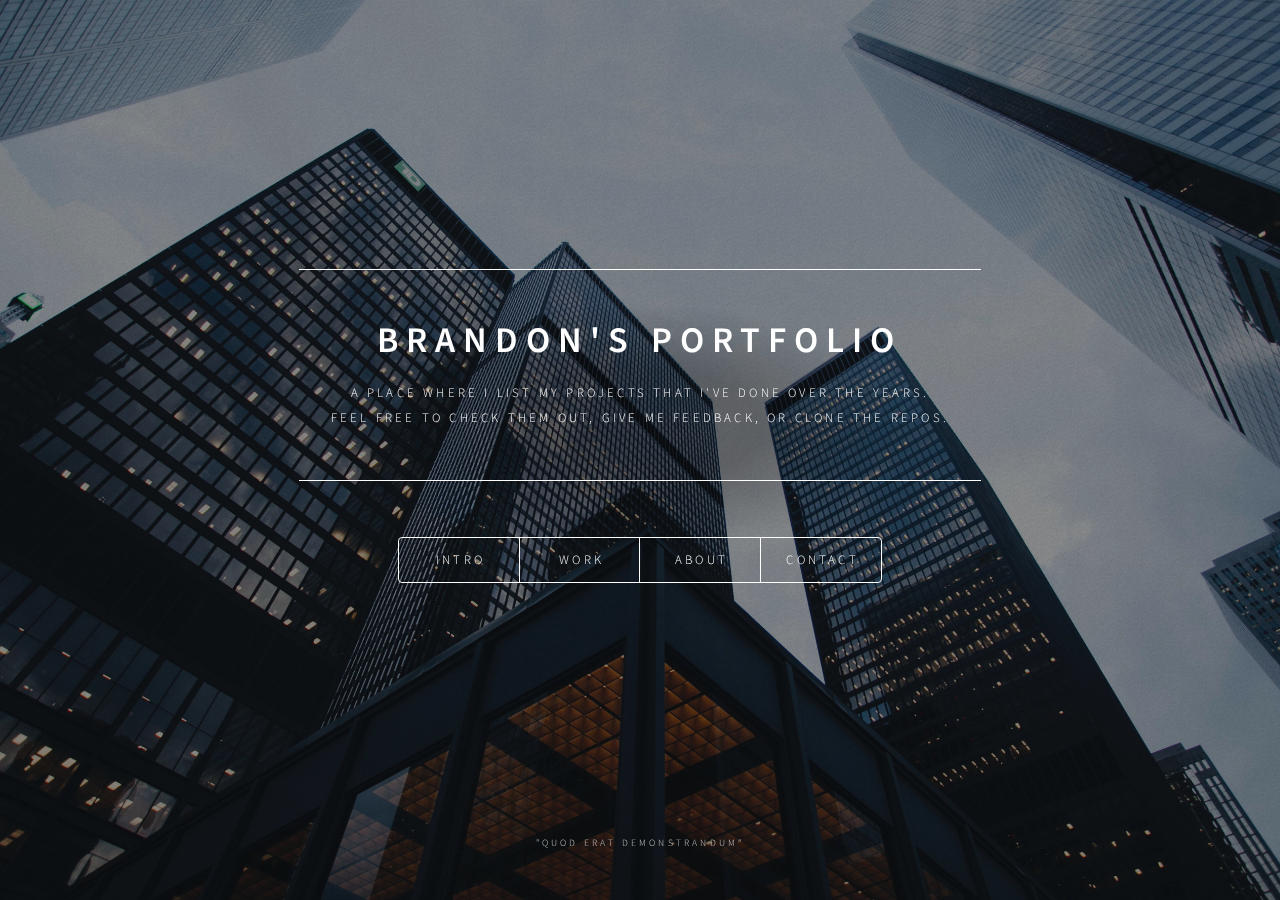
==== index.html @ 8fa0c903 "Add files via upload" ====
<!DOCTYPE HTML>
<!--
	Dimension by HTML5 UP
	html5up.net | @ajlkn
	Free for personal and commercial use under the CCA 3.0 license (html5up.net/license)
-->
<html>
	<head>
		<title>Brandon Tan</title>
		<meta charset="utf-8" />
		<meta name="viewport" content="width=device-width, initial-scale=1, user-scalable=no" />
		<link rel="stylesheet" href="assets/css/main.css" />
		<noscript><link rel="stylesheet" href="assets/css/noscript.css" /></noscript>
	</head>
	<body class="is-preload">

		<!-- Wrapper -->
			<div id="wrapper">

				<!-- Header -->
					<header id="header">
						<!-- <div class="logo">
							<span class="icon fa-gem"></span>
						</div> -->
						<div class="content">
							<div class="inner">
								<h1>Brandon's Portfolio</h1>
								<p>A place where I list my projects that I've done over the years.<br>
								 Feel free to check them out, give me feedback, or clone the repos.</br></p>
							</div>
						</div>
						<nav>
							<ul>
								<li><a href="#intro">Intro</a></li>
								<li><a href="#work">Work</a></li>
								<li><a href="#about">About</a></li>
								<li><a href="#contact">Contact</a></li>
								<!-- <li><a href="#elements">Elements</a></li> -->
							</ul>
						</nav>
					</header>

				<!-- Main -->
					<div id="main">

						<!-- Intro -->
							<article id="intro">
								<h2 class="major">Intro</h2>
								<span class="image main"><img src="images/profilepic.jpg" alt="" /></span>
								<p>I'm a Year 2 student at Singapore Management University, pursuing a double degree in Business Management and Information Systems. My specialisations are in Quantitative Finance and Business Analytics.</p>
								<p>I've had the opportunity to intern at fast growing consumer internet companies such as Foodpanda and Klook. There, I've gained insights into the applications of Machine Learning to boost profit margins and spearheaded successful projects myself. Now, I've decided to pursue a career in Quantitative Finance, specifically in applying Machine Learning techniques to manage risk and uncover alpha factors.</p>
								<p>"Backtesting can never be a true positive, it can only flag out false positives." - Marcos Lopez.</p>
								<p>All too often, financial research papers have been perverted by p-hacking and false backtesting. Hence, on this journey that I'm on, I'm determined to use Machine Learning responsibly. It will not only be used to generate alpha but also as a tool to uncover financial theorems that can provide a true positive, one that is not backed solely by backtesting.</p>
							</article>

						<!-- Work -->
							<article id="work">
								<h2 class="major">Work</h2>
								<span class="image main"><img src="images/work.jpg" alt="" /></span>
								<p>My first project involved investigating the presence of the "Post Earnings Announcement Drift" and "Accrual" anomalies in the financial markets. Concretely, I found a viable trading strategy that garnered 37% returns over the course of 3 years (notably, S&P500 still performs better!). My work can be found <a href="https://github.com/brandontjd/pead-accrual">here</a>. </p>
								<p>My second project utilised the development of eigen-portfolios to decompose a basket of stocks (in my case the Dow Jones Index) into their underlying factors and trading on the best performing factor. The results found that one could significantly out perform the DJI by simply adjusting the weights of each stock and having an appropriate stop loss in place. The findings can be found <a href='https://github.com/brandontjd/eigen-decomposition'>here</a>.</p>
								<p>In previous internships, I've also completed key projects that raised our profit margins significantly.
									<ol>
										<li>Utilising clustering algorithms to segment customer groups to conduct A/B testing</li>
										<li>Scraping competitor inventories and reviews to understand what consumers want</li>
										<li>Natural Language Model to map competitor products to our own products</li>
										<li>Set up foodpanda's catering business by finding and negotitating with vendors (non-coding)</li>
									</ol>
								For the relevant works, due to past employment agreements, I will not be able to disclose the code.
								</p>

								<p>Upcoming works in the pipeline:
									<ol>
										<li>A hierarchical approach to predicting HDB resale flat prices</li>
										<li>The applications of Marchenko-Pastur, as follow up from eigen-decomposition</li>
										<li>Can spotify predict stock prices?</li>
									</ol>
									Check back again in a few weeks! 😊
								</p>

								(The above is a picture of my desk after a long day of working from home haha.)
							</article>

						<!-- About -->
							<article id="about">
								<h2 class="major">About</h2>
								<span class="image main"><img src="images/band.jpg" alt="" /></span>
								<p>Asides from my work, I play the electric/bass guitar too! I'm a huge fan of John Mayer and the legendary blues artists that came before him. I used to play in a band back in Junior College. Those were good times.</p>
								<p>I'm also enthusiastic about football, but not in the traditional sense! Instead, I'm interested in the strategies and statistics applied by teams. In this era, an interesting finding would be how Jurgen Klopp's Liverpool's pressing style actually mimicks how a jellyfish approaches its target. I'm always down for a good conversation about strategy.</p>
								<p>I also write (sometimes) at https://medium.com/@brandontanjunda</p>
							</article>

						<!-- Contact -->
							<article id="contact">
								<h2 class="major">Contact</h2>
									<div class="fields">
										<div class="field half">
											<label for="name">Email</label>
											brandontan.2019@business.smu.edu.sg
										</div>
										<br>
										<div class="field half">
											<label for="name">LinkedIn</label>
											https://www.linkedin.com/in/brandon-tan-jun-da/
											
										</div>
										<br>
										<div class="field">
											<label for="name">Github</label>
											https://github.com/brandontjd
										</div>
										<br>
									</div>
									
							</article>

						<!-- Elements -->
							<article id="elements">
								<h2 class="major">Elements</h2>

								<section>
									<h3 class="major">Text</h3>
									<p>This is <b>bold</b> and this is <strong>strong</strong>. This is <i>italic</i> and this is <em>emphasized</em>.
									This is <sup>superscript</sup> text and this is <sub>subscript</sub> text.
									This is <u>underlined</u> and this is code: <code>for (;;) { ... }</code>. Finally, <a href="#">this is a link</a>.</p>
									<hr />
									<h2>Heading Level 2</h2>
									<h3>Heading Level 3</h3>
									<h4>Heading Level 4</h4>
									<h5>Heading Level 5</h5>
									<h6>Heading Level 6</h6>
									<hr />
									<h4>Blockquote</h4>
									<blockquote>Fringilla nisl. Donec accumsan interdum nisi, quis tincidunt felis sagittis eget tempus euismod. Vestibulum ante ipsum primis in faucibus vestibulum. Blandit adipiscing eu felis iaculis volutpat ac adipiscing accumsan faucibus. Vestibulum ante ipsum primis in faucibus lorem ipsum dolor sit amet nullam adipiscing eu felis.</blockquote>
									<h4>Preformatted</h4>
									<pre><code>i = 0;

while (!deck.isInOrder()) {
    print 'Iteration ' + i;
    deck.shuffle();
    i++;
}

print 'It took ' + i + ' iterations to sort the deck.';</code></pre>
								</section>

								<section>
									<h3 class="major">Lists</h3>

									<h4>Unordered</h4>
									<ul>
										<li>Dolor pulvinar etiam.</li>
										<li>Sagittis adipiscing.</li>
										<li>Felis enim feugiat.</li>
									</ul>

									<h4>Alternate</h4>
									<ul class="alt">
										<li>Dolor pulvinar etiam.</li>
										<li>Sagittis adipiscing.</li>
										<li>Felis enim feugiat.</li>
									</ul>

									<h4>Ordered</h4>
									<ol>
										<li>Dolor pulvinar etiam.</li>
										<li>Etiam vel felis viverra.</li>
										<li>Felis enim feugiat.</li>
										<li>Dolor pulvinar etiam.</li>
										<li>Etiam vel felis lorem.</li>
										<li>Felis enim et feugiat.</li>
									</ol>
									<h4>Icons</h4>
									<ul class="icons">
										<li><a href="#" class="icon brands fa-twitter"><span class="label">Twitter</span></a></li>
										<li><a href="#" class="icon brands fa-facebook-f"><span class="label">Facebook</span></a></li>
										<li><a href="#" class="icon brands fa-instagram"><span class="label">Instagram</span></a></li>
										<li><a href="#" class="icon brands fa-github"><span class="label">Github</span></a></li>
									</ul>

									<h4>Actions</h4>
									<ul class="actions">
										<li><a href="#" class="button primary">Default</a></li>
										<li><a href="#" class="button">Default</a></li>
									</ul>
									<ul class="actions stacked">
										<li><a href="#" class="button primary">Default</a></li>
										<li><a href="#" class="button">Default</a></li>
									</ul>
								</section>

								<section>
									<h3 class="major">Table</h3>
									<h4>Default</h4>
									<div class="table-wrapper">
										<table>
											<thead>
												<tr>
													<th>Name</th>
													<th>Description</th>
													<th>Price</th>
												</tr>
											</thead>
											<tbody>
												<tr>
													<td>Item One</td>
													<td>Ante turpis integer aliquet porttitor.</td>
													<td>29.99</td>
												</tr>
												<tr>
													<td>Item Two</td>
													<td>Vis ac commodo adipiscing arcu aliquet.</td>
													<td>19.99</td>
												</tr>
												<tr>
													<td>Item Three</td>
													<td> Morbi faucibus arcu accumsan lorem.</td>
													<td>29.99</td>
												</tr>
												<tr>
													<td>Item Four</td>
													<td>Vitae integer tempus condimentum.</td>
													<td>19.99</td>
												</tr>
												<tr>
													<td>Item Five</td>
													<td>Ante turpis integer aliquet porttitor.</td>
													<td>29.99</td>
												</tr>
											</tbody>
											<tfoot>
												<tr>
													<td colspan="2"></td>
													<td>100.00</td>
												</tr>
											</tfoot>
										</table>
									</div>

									<h4>Alternate</h4>
									<div class="table-wrapper">
										<table class="alt">
											<thead>
												<tr>
													<th>Name</th>
													<th>Description</th>
													<th>Price</th>
												</tr>
											</thead>
											<tbody>
												<tr>
													<td>Item One</td>
													<td>Ante turpis integer aliquet porttitor.</td>
													<td>29.99</td>
												</tr>
												<tr>
													<td>Item Two</td>
													<td>Vis ac commodo adipiscing arcu aliquet.</td>
													<td>19.99</td>
												</tr>
												<tr>
													<td>Item Three</td>
													<td> Morbi faucibus arcu accumsan lorem.</td>
													<td>29.99</td>
												</tr>
												<tr>
													<td>Item Four</td>
													<td>Vitae integer tempus condimentum.</td>
													<td>19.99</td>
												</tr>
												<tr>
													<td>Item Five</td>
													<td>Ante turpis integer aliquet porttitor.</td>
													<td>29.99</td>
												</tr>
											</tbody>
											<tfoot>
												<tr>
													<td colspan="2"></td>
													<td>100.00</td>
												</tr>
											</tfoot>
										</table>
									</div>
								</section>

								<section>
									<h3 class="major">Buttons</h3>
									<ul class="actions">
										<li><a href="#" class="button primary">Primary</a></li>
										<li><a href="#" class="button">Default</a></li>
									</ul>
									<ul class="actions">
										<li><a href="#" class="button">Default</a></li>
										<li><a href="#" class="button small">Small</a></li>
									</ul>
									<ul class="actions">
										<li><a href="#" class="button primary icon solid fa-download">Icon</a></li>
										<li><a href="#" class="button icon solid fa-download">Icon</a></li>
									</ul>
									<ul class="actions">
										<li><span class="button primary disabled">Disabled</span></li>
										<li><span class="button disabled">Disabled</span></li>
									</ul>
								</section>

								<section>
									<h3 class="major">Form</h3>
									<form method="post" action="#">
										<div class="fields">
											<div class="field half">
												<label for="demo-name">Name</label>
												<input type="text" name="demo-name" id="demo-name" value="" placeholder="Jane Doe" />
											</div>
											<div class="field half">
												<label for="demo-email">Email</label>
												<input type="email" name="demo-email" id="demo-email" value="" placeholder="jane@untitled.tld" />
											</div>
											<div class="field">
												<label for="demo-category">Category</label>
												<select name="demo-category" id="demo-category">
													<option value="">-</option>
													<option value="1">Manufacturing</option>
													<option value="1">Shipping</option>
													<option value="1">Administration</option>
													<option value="1">Human Resources</option>
												</select>
											</div>
											<div class="field half">
												<input type="radio" id="demo-priority-low" name="demo-priority" checked>
												<label for="demo-priority-low">Low</label>
											</div>
											<div class="field half">
												<input type="radio" id="demo-priority-high" name="demo-priority">
												<label for="demo-priority-high">High</label>
											</div>
											<div class="field half">
												<input type="checkbox" id="demo-copy" name="demo-copy">
												<label for="demo-copy">Email me a copy</label>
											</div>
											<div class="field half">
												<input type="checkbox" id="demo-human" name="demo-human" checked>
												<label for="demo-human">Not a robot</label>
											</div>
											<div class="field">
												<label for="demo-message">Message</label>
												<textarea name="demo-message" id="demo-message" placeholder="Enter your message" rows="6"></textarea>
											</div>
										</div>
										<ul class="actions">
											<li><input type="submit" value="Send Message" class="primary" /></li>
											<li><input type="reset" value="Reset" /></li>
										</ul>
									</form>
								</section>

							</article>

					</div>

				<!-- Footer -->
					<footer id="footer">
						<p class="copyright">"Quod Erat Demonstrandum"</p>
					</footer>

			</div>

		<!-- BG -->
			<div id="bg"></div>

		<!-- Scripts -->
			<script src="assets/js/jquery.min.js"></script>
			<script src="assets/js/browser.min.js"></script>
			<script src="assets/js/breakpoints.min.js"></script>
			<script src="assets/js/util.js"></script>
			<script src="assets/js/main.js"></script>

	</body>
</html>
---- assets/css/main.css ----
@import url(fontawesome-all.min.css);
@import url("https://fonts.googleapis.com/css?family=Source+Sans+Pro:300italic,600italic,300,600");

/*
	Dimension by HTML5 UP
	html5up.net | @ajlkn
	Free for personal and commercial use under the CCA 3.0 license (html5up.net/license)
*/

html, body, div, span, applet, object,
iframe, h1, h2, h3, h4, h5, h6, p, blockquote,
pre, a, abbr, acronym, address, big, cite,
code, del, dfn, em, img, ins, kbd, q, s, samp,
small, strike, strong, sub, sup, tt, var, b,
u, i, center, dl, dt, dd, ol, ul, li, fieldset,
form, label, legend, table, caption, tbody,
tfoot, thead, tr, th, td, article, aside,
canvas, details, embed, figure, figcaption,
footer, header, hgroup, menu, nav, output, ruby,
section, summary, time, mark, audio, video {
	margin: 0;
	padding: 0;
	border: 0;
	font-size: 100%;
	font: inherit;
	vertical-align: baseline;}

article, aside, details, figcaption, figure,
footer, header, hgroup, menu, nav, section {
	display: block;}

body {
	line-height: 1;
}

ol, ul {
	list-style: none;
}

blockquote, q {
	quotes: none;
}

	blockquote:before, blockquote:after, q:before, q:after {
		content: '';
		content: none;
	}

table {
	border-collapse: collapse;
	border-spacing: 0;
}

body {
	-webkit-text-size-adjust: none;
}

mark {
	background-color: transparent;
	color: inherit;
}

input::-moz-focus-inner {
	border: 0;
	padding: 0;
}

input, select, textarea {
	-moz-appearance: none;
	-webkit-appearance: none;
	-ms-appearance: none;
	appearance: none;
}

/* Basic */

	@-ms-viewport {
		width: device-width;
	}

	@media screen and (max-width: 480px) {

		html, body {
			min-width: 320px;
		}

	}

	html {
		box-sizing: border-box;
	}

	*, *:before, *:after {
		box-sizing: inherit;
	}

	body {
		background: #1b1f22;
	}

		body.is-preload *, body.is-preload *:before, body.is-preload *:after {
			-moz-animation: none !important;
			-webkit-animation: none !important;
			-ms-animation: none !important;
			animation: none !important;
			-moz-transition: none !important;
			-webkit-transition: none !important;
			-ms-transition: none !important;
			transition: none !important;
		}

/* Type */

	html {
		font-size: 16pt;
	}

		@media screen and (max-width: 1680px) {

			html {
				font-size: 12pt;
			}

		}

		@media screen and (max-width: 736px) {

			html {
				font-size: 11pt;
			}

		}

		@media screen and (max-width: 360px) {

			html {
				font-size: 10pt;
			}

		}

	body, input, select, textarea {
		color: #ffffff;
		font-family: "Source Sans Pro", sans-serif;
		font-weight: 300;
		font-size: 1rem;
		line-height: 1.65;
	}

	a {
		-moz-transition: color 0.2s ease-in-out, background-color 0.2s ease-in-out, border-bottom-color 0.2s ease-in-out;
		-webkit-transition: color 0.2s ease-in-out, background-color 0.2s ease-in-out, border-bottom-color 0.2s ease-in-out;
		-ms-transition: color 0.2s ease-in-out, background-color 0.2s ease-in-out, border-bottom-color 0.2s ease-in-out;
		transition: color 0.2s ease-in-out, background-color 0.2s ease-in-out, border-bottom-color 0.2s ease-in-out;
		border-bottom: dotted 1px rgba(255, 255, 255, 0.5);
		text-decoration: none;
		color: inherit;
	}

		a:hover {
			border-bottom-color: transparent;
		}

	strong, b {
		color: #ffffff;
		font-weight: 600;
	}

	em, i {
		font-style: italic;
	}

	p {
		margin: 0 0 2rem 0;
	}

	h1, h2, h3, h4, h5, h6 {
		color: #ffffff;
		font-weight: 600;
		line-height: 1.5;
		margin: 0 0 1rem 0;
		text-transform: uppercase;
		letter-spacing: 0.2rem;
	}

		h1 a, h2 a, h3 a, h4 a, h5 a, h6 a {
			color: inherit;
			text-decoration: none;
		}

		h1.major, h2.major, h3.major, h4.major, h5.major, h6.major {
			border-bottom: solid 1px #ffffff;
			width: -moz-max-content;
			width: -webkit-max-content;
			width: -ms-max-content;
			width: max-content;
			padding-bottom: 0.5rem;
			margin: 0 0 2rem 0;
		}

	h1 {
		font-size: 2.25rem;
		line-height: 1.3;
		letter-spacing: 0.5rem;
	}

	h2 {
		font-size: 1.5rem;
		line-height: 1.4;
		letter-spacing: 0.5rem;
	}

	h3 {
		font-size: 1rem;
	}

	h4 {
		font-size: 0.8rem;
	}

	h5 {
		font-size: 0.7rem;
	}

	h6 {
		font-size: 0.6rem;
	}

	@media screen and (max-width: 736px) {

		h1 {
			font-size: 1.75rem;
			line-height: 1.4;
		}

		h2 {
			font-size: 1.25em;
			line-height: 1.5;
		}

	}

	sub {
		font-size: 0.8rem;
		position: relative;
		top: 0.5rem;
	}

	sup {
		font-size: 0.8rem;
		position: relative;
		top: -0.5rem;
	}

	blockquote {
		border-left: solid 4px #ffffff;
		font-style: italic;
		margin: 0 0 2rem 0;
		padding: 0.5rem 0 0.5rem 2rem;
	}

	code {
		background: rgba(255, 255, 255, 0.075);
		border-radius: 4px;
		font-family: "Courier New", monospace;
		font-size: 0.9rem;
		margin: 0 0.25rem;
		padding: 0.25rem 0.65rem;
	}

	pre {
		-webkit-overflow-scrolling: touch;
		font-family: "Courier New", monospace;
		font-size: 0.9rem;
		margin: 0 0 2rem 0;
	}

		pre code {
			display: block;
			line-height: 1.75;
			padding: 1rem 1.5rem;
			overflow-x: auto;
		}

	hr {
		border: 0;
		border-bottom: solid 1px #ffffff;
		margin: 2.75rem 0;
	}

	.align-left {
		text-align: left;
	}

	.align-center {
		text-align: center;
	}

	.align-right {
		text-align: right;
	}

/* Form */

	form {
		margin: 0 0 2rem 0;
	}

		form > :last-child {
			margin-bottom: 0;
		}

		form > .fields {
			display: -moz-flex;
			display: -webkit-flex;
			display: -ms-flex;
			display: flex;
			-moz-flex-wrap: wrap;
			-webkit-flex-wrap: wrap;
			-ms-flex-wrap: wrap;
			flex-wrap: wrap;
			width: calc(100% + 3rem);
			margin: -1.5rem 0 2rem -1.5rem;
		}

			form > .fields > .field {
				-moz-flex-grow: 0;
				-webkit-flex-grow: 0;
				-ms-flex-grow: 0;
				flex-grow: 0;
				-moz-flex-shrink: 0;
				-webkit-flex-shrink: 0;
				-ms-flex-shrink: 0;
				flex-shrink: 0;
				padding: 1.5rem 0 0 1.5rem;
				width: calc(100% - 1.5rem);
			}

				form > .fields > .field.half {
					width: calc(50% - 0.75rem);
				}

				form > .fields > .field.third {
					width: calc(100%/3 - 0.5rem);
				}

				form > .fields > .field.quarter {
					width: calc(25% - 0.375rem);
				}

		@media screen and (max-width: 480px) {

			form > .fields {
				width: calc(100% + 3rem);
				margin: -1.5rem 0 2rem -1.5rem;
			}

				form > .fields > .field {
					padding: 1.5rem 0 0 1.5rem;
					width: calc(100% - 1.5rem);
				}

					form > .fields > .field.half {
						width: calc(100% - 1.5rem);
					}

					form > .fields > .field.third {
						width: calc(100% - 1.5rem);
					}

					form > .fields > .field.quarter {
						width: calc(100% - 1.5rem);
					}

		}

	label {
		color: #ffffff;
		display: block;
		font-size: 0.8rem;
		font-weight: 300;
		letter-spacing: 0.2rem;
		line-height: 1.5;
		margin: 0 0 1rem 0;
		text-transform: uppercase;
	}

	input[type="text"],
	input[type="password"],
	input[type="email"],
	input[type="tel"],
	select,
	textarea {
		-moz-appearance: none;
		-webkit-appearance: none;
		-ms-appearance: none;
		appearance: none;
		-moz-transition: border-color 0.2s ease-in-out, box-shadow 0.2s ease-in-out, background-color 0.2s ease-in-out;
		-webkit-transition: border-color 0.2s ease-in-out, box-shadow 0.2s ease-in-out, background-color 0.2s ease-in-out;
		-ms-transition: border-color 0.2s ease-in-out, box-shadow 0.2s ease-in-out, background-color 0.2s ease-in-out;
		transition: border-color 0.2s ease-in-out, box-shadow 0.2s ease-in-out, background-color 0.2s ease-in-out;
		background-color: transparent;
		border-radius: 4px;
		border: solid 1px #ffffff;
		color: inherit;
		display: block;
		outline: 0;
		padding: 0 1rem;
		text-decoration: none;
		width: 100%;
	}

		input[type="text"]:invalid,
		input[type="password"]:invalid,
		input[type="email"]:invalid,
		input[type="tel"]:invalid,
		select:invalid,
		textarea:invalid {
			box-shadow: none;
		}

		input[type="text"]:focus,
		input[type="password"]:focus,
		input[type="email"]:focus,
		input[type="tel"]:focus,
		select:focus,
		textarea:focus {
			background: rgba(255, 255, 255, 0.075);
			border-color: #ffffff;
			box-shadow: 0 0 0 1px #ffffff;
		}

	select {
		background-image: url("data:image/svg+xml;charset=utf8,%3Csvg xmlns='http://www.w3.org/2000/svg' width='40' height='40' preserveAspectRatio='none' viewBox='0 0 40 40'%3E%3Cpath d='M9.4,12.3l10.4,10.4l10.4-10.4c0.2-0.2,0.5-0.4,0.9-0.4c0.3,0,0.6,0.1,0.9,0.4l3.3,3.3c0.2,0.2,0.4,0.5,0.4,0.9 c0,0.4-0.1,0.6-0.4,0.9L20.7,31.9c-0.2,0.2-0.5,0.4-0.9,0.4c-0.3,0-0.6-0.1-0.9-0.4L4.3,17.3c-0.2-0.2-0.4-0.5-0.4-0.9 c0-0.4,0.1-0.6,0.4-0.9l3.3-3.3c0.2-0.2,0.5-0.4,0.9-0.4S9.1,12.1,9.4,12.3z' fill='%23ffffff' /%3E%3C/svg%3E");
		background-size: 1.25rem;
		background-repeat: no-repeat;
		background-position: calc(100% - 1rem) center;
		height: 2.75rem;
		padding-right: 2.75rem;
		text-overflow: ellipsis;
	}

		select option {
			color: #ffffff;
			background: #1b1f22;
		}

		select:focus::-ms-value {
			background-color: transparent;
		}

		select::-ms-expand {
			display: none;
		}

	input[type="text"],
	input[type="password"],
	input[type="email"],
	select {
		height: 2.75rem;
	}

	textarea {
		padding: 0.75rem 1rem;
	}

	input[type="checkbox"],
	input[type="radio"] {
		-moz-appearance: none;
		-webkit-appearance: none;
		-ms-appearance: none;
		appearance: none;
		display: block;
		float: left;
		margin-right: -2rem;
		opacity: 0;
		width: 1rem;
		z-index: -1;
	}

		input[type="checkbox"] + label,
		input[type="radio"] + label {
			text-decoration: none;
			-moz-user-select: none;
			-webkit-user-select: none;
			-ms-user-select: none;
			user-select: none;
			color: #ffffff;
			cursor: pointer;
			display: inline-block;
			font-size: 0.8rem;
			font-weight: 300;
			margin: 0 0 0.5rem 0;
			padding-left: 2.65rem;
			padding-right: 0.75rem;
			position: relative;
		}

			input[type="checkbox"] + label:before,
			input[type="radio"] + label:before {
				-moz-osx-font-smoothing: grayscale;
				-webkit-font-smoothing: antialiased;
				display: inline-block;
				font-style: normal;
				font-variant: normal;
				text-rendering: auto;
				line-height: 1;
				text-transform: none !important;
				font-family: 'Font Awesome 5 Free';
				font-weight: 900;
			}

			input[type="checkbox"] + label:before,
			input[type="radio"] + label:before {
				-moz-transition: border-color 0.2s ease-in-out, box-shadow 0.2s ease-in-out, background-color 0.2s ease-in-out;
				-webkit-transition: border-color 0.2s ease-in-out, box-shadow 0.2s ease-in-out, background-color 0.2s ease-in-out;
				-ms-transition: border-color 0.2s ease-in-out, box-shadow 0.2s ease-in-out, background-color 0.2s ease-in-out;
				transition: border-color 0.2s ease-in-out, box-shadow 0.2s ease-in-out, background-color 0.2s ease-in-out;
				border-radius: 4px;
				border: solid 1px #ffffff;
				content: '';
				display: inline-block;
				height: 1.65rem;
				left: 0;
				line-height: 1.65rem;
				position: absolute;
				text-align: center;
				top: -0.15rem;
				width: 1.65rem;
			}

		input[type="checkbox"]:checked + label:before,
		input[type="radio"]:checked + label:before {
			background: #ffffff !important;
			border-color: #ffffff !important;
			color: #1b1f22;
			content: '\f00c';
		}

		input[type="checkbox"]:focus + label:before,
		input[type="radio"]:focus + label:before {
			background: rgba(255, 255, 255, 0.075);
			border-color: #ffffff;
			box-shadow: 0 0 0 1px #ffffff;
		}

	input[type="checkbox"] + label:before {
		border-radius: 4px;
	}

	input[type="radio"] + label:before {
		border-radius: 100%;
	}

	::-webkit-input-placeholder {
		color: rgba(255, 255, 255, 0.5) !important;
		opacity: 1.0;
	}

	:-moz-placeholder {
		color: rgba(255, 255, 255, 0.5) !important;
		opacity: 1.0;
	}

	::-moz-placeholder {
		color: rgba(255, 255, 255, 0.5) !important;
		opacity: 1.0;
	}

	:-ms-input-placeholder {
		color: rgba(255, 255, 255, 0.5) !important;
		opacity: 1.0;
	}

	.formerize-placeholder {
		color: rgba(255, 255, 255, 0.5) !important;
		opacity: 1.0;
	}

/* Box */

	.box {
		border-radius: 4px;
		border: solid 1px #ffffff;
		margin-bottom: 2rem;
		padding: 1.5em;
	}

		.box > :last-child,
		.box > :last-child > :last-child,
		.box > :last-child > :last-child > :last-child {
			margin-bottom: 0;
		}

		.box.alt {
			border: 0;
			border-radius: 0;
			padding: 0;
		}

/* Icon */

	.icon {
		text-decoration: none;
		border-bottom: none;
		position: relative;
	}

		.icon:before {
			-moz-osx-font-smoothing: grayscale;
			-webkit-font-smoothing: antialiased;
			display: inline-block;
			font-style: normal;
			font-variant: normal;
			text-rendering: auto;
			line-height: 1;
			text-transform: none !important;
			font-family: 'Font Awesome 5 Free';
			font-weight: 400;
		}

		.icon > .label {
			display: none;
		}

		.icon:before {
			line-height: inherit;
		}

		.icon.solid:before {
			font-weight: 900;
		}

		.icon.brands:before {
			font-family: 'Font Awesome 5 Brands';
		}

/* Image */

	.image {
		border-radius: 4px;
		border: 0;
		display: inline-block;
		position: relative;
	}

		.image:before {
			pointer-events: none;
			background-image: url("../../images/background.png");
			background-color: rgba(19, 21, 25, 0.5);
			border-radius: 4px;
			content: '';
			display: block;
			height: 100%;
			left: 0;
			opacity: 0.5;
			position: absolute;
			top: 0;
			width: 100%;
		}

		.image img {
			border-radius: 4px;
			display: block;
		}

		.image.left, .image.right {
			max-width: 40%;
		}

			.image.left img, .image.right img {
				width: 100%;
			}

		.image.left {
			float: left;
			padding: 0 1.5em 1em 0;
			top: 0.25em;
		}

		.image.right {
			float: right;
			padding: 0 0 1em 1.5em;
			top: 0.25em;
		}

		.image.fit {
			display: block;
			margin: 0 0 2rem 0;
			width: 100%;
		}

			.image.fit img {
				width: 100%;
			}

		.image.main {
			display: block;
			margin: 2.5rem 0;
			width: 100%;
		}

			.image.main img {
				width: 100%;
			}

		@media screen and (max-width: 736px) {

			.image.main {
				margin: 2rem 0;
			}

		}

		@media screen and (max-width: 480px) {

			.image.main {
				margin: 1.5rem 0;
			}

		}

/* List */

	ol {
		list-style: decimal;
		margin: 0 0 2rem 0;
		padding-left: 1.25em;
	}

		ol li {
			padding-left: 0.25em;
		}

	ul {
		list-style: disc;
		margin: 0 0 2rem 0;
		padding-left: 1em;
	}

		ul li {
			padding-left: 0.5em;
		}

		ul.alt {
			list-style: none;
			padding-left: 0;
		}

			ul.alt li {
				border-top: solid 1px #ffffff;
				padding: 0.5em 0;
			}

				ul.alt li:first-child {
					border-top: 0;
					padding-top: 0;
				}

	dl {
		margin: 0 0 2rem 0;
	}

		dl dt {
			display: block;
			font-weight: 600;
			margin: 0 0 1rem 0;
		}

		dl dd {
			margin-left: 2rem;
		}

/* Actions */

	ul.actions {
		display: -moz-flex;
		display: -webkit-flex;
		display: -ms-flex;
		display: flex;
		cursor: default;
		list-style: none;
		margin-left: -1rem;
		padding-left: 0;
	}

		ul.actions li {
			padding: 0 0 0 1rem;
			vertical-align: middle;
		}

		ul.actions.special {
			-moz-justify-content: center;
			-webkit-justify-content: center;
			-ms-justify-content: center;
			justify-content: center;
			width: 100%;
			margin-left: 0;
		}

			ul.actions.special li:first-child {
				padding-left: 0;
			}

		ul.actions.stacked {
			-moz-flex-direction: column;
			-webkit-flex-direction: column;
			-ms-flex-direction: column;
			flex-direction: column;
			margin-left: 0;
		}

			ul.actions.stacked li {
				padding: 1.3rem 0 0 0;
			}

				ul.actions.stacked li:first-child {
					padding-top: 0;
				}

		ul.actions.fit {
			width: calc(100% + 1rem);
		}

			ul.actions.fit li {
				-moz-flex-grow: 1;
				-webkit-flex-grow: 1;
				-ms-flex-grow: 1;
				flex-grow: 1;
				-moz-flex-shrink: 1;
				-webkit-flex-shrink: 1;
				-ms-flex-shrink: 1;
				flex-shrink: 1;
				width: 100%;
			}

				ul.actions.fit li > * {
					width: 100%;
				}

			ul.actions.fit.stacked {
				width: 100%;
			}

		@media screen and (max-width: 480px) {

			ul.actions:not(.fixed) {
				-moz-flex-direction: column;
				-webkit-flex-direction: column;
				-ms-flex-direction: column;
				flex-direction: column;
				margin-left: 0;
				width: 100% !important;
			}

				ul.actions:not(.fixed) li {
					-moz-flex-grow: 1;
					-webkit-flex-grow: 1;
					-ms-flex-grow: 1;
					flex-grow: 1;
					-moz-flex-shrink: 1;
					-webkit-flex-shrink: 1;
					-ms-flex-shrink: 1;
					flex-shrink: 1;
					padding: 1rem 0 0 0;
					text-align: center;
					width: 100%;
				}

					ul.actions:not(.fixed) li > * {
						width: 100%;
					}

					ul.actions:not(.fixed) li:first-child {
						padding-top: 0;
					}

					ul.actions:not(.fixed) li input[type="submit"],
					ul.actions:not(.fixed) li input[type="reset"],
					ul.actions:not(.fixed) li input[type="button"],
					ul.actions:not(.fixed) li button,
					ul.actions:not(.fixed) li .button {
						width: 100%;
					}

						ul.actions:not(.fixed) li input[type="submit"].icon:before,
						ul.actions:not(.fixed) li input[type="reset"].icon:before,
						ul.actions:not(.fixed) li input[type="button"].icon:before,
						ul.actions:not(.fixed) li button.icon:before,
						ul.actions:not(.fixed) li .button.icon:before {
							margin-left: -0.5em;
						}

		}

/* Icons */

	ul.icons {
		cursor: default;
		list-style: none;
		padding-left: 0;
	}

		ul.icons li {
			display: inline-block;
			padding: 0 0.75em 0 0;
		}

			ul.icons li:last-child {
				padding-right: 0;
			}

			ul.icons li a {
				border-radius: 100%;
				box-shadow: inset 0 0 0 1px #ffffff;
				display: inline-block;
				height: 2.25rem;
				line-height: 2.25rem;
				text-align: center;
				width: 2.25rem;
			}

				ul.icons li a:hover {
					background-color: rgba(255, 255, 255, 0.075);
				}

				ul.icons li a:active {
					background-color: rgba(255, 255, 255, 0.175);
				}

/* Table */

	.table-wrapper {
		-webkit-overflow-scrolling: touch;
		overflow-x: auto;
	}

	table {
		margin: 0 0 2rem 0;
		width: 100%;
	}

		table tbody tr {
			border: solid 1px #ffffff;
			border-left: 0;
			border-right: 0;
		}

			table tbody tr:nth-child(2n + 1) {
				background-color: rgba(255, 255, 255, 0.075);
			}

		table td {
			padding: 0.75em 0.75em;
		}

		table th {
			color: #ffffff;
			font-size: 0.9em;
			font-weight: 600;
			padding: 0 0.75em 0.75em 0.75em;
			text-align: left;
		}

		table thead {
			border-bottom: solid 2px #ffffff;
		}

		table tfoot {
			border-top: solid 2px #ffffff;
		}

		table.alt {
			border-collapse: separate;
		}

			table.alt tbody tr td {
				border: solid 1px #ffffff;
				border-left-width: 0;
				border-top-width: 0;
			}

				table.alt tbody tr td:first-child {
					border-left-width: 1px;
				}

			table.alt tbody tr:first-child td {
				border-top-width: 1px;
			}

			table.alt thead {
				border-bottom: 0;
			}

			table.alt tfoot {
				border-top: 0;
			}

/* Button */

	input[type="submit"],
	input[type="reset"],
	input[type="button"],
	button,
	.button {
		-moz-appearance: none;
		-webkit-appearance: none;
		-ms-appearance: none;
		appearance: none;
		-moz-transition: background-color 0.2s ease-in-out, color 0.2s ease-in-out;
		-webkit-transition: background-color 0.2s ease-in-out, color 0.2s ease-in-out;
		-ms-transition: background-color 0.2s ease-in-out, color 0.2s ease-in-out;
		transition: background-color 0.2s ease-in-out, color 0.2s ease-in-out;
		background-color: transparent;
		border-radius: 4px;
		border: 0;
		box-shadow: inset 0 0 0 1px #ffffff;
		color: #ffffff !important;
		cursor: pointer;
		display: inline-block;
		font-size: 0.8rem;
		font-weight: 300;
		height: 2.75rem;
		letter-spacing: 0.2rem;
		line-height: 2.75rem;
		outline: 0;
		padding: 0 1.25rem 0 1.35rem;
		text-align: center;
		text-decoration: none;
		text-transform: uppercase;
		white-space: nowrap;
	}

		input[type="submit"]:hover,
		input[type="reset"]:hover,
		input[type="button"]:hover,
		button:hover,
		.button:hover {
			background-color: rgba(255, 255, 255, 0.075);
		}

		input[type="submit"]:active,
		input[type="reset"]:active,
		input[type="button"]:active,
		button:active,
		.button:active {
			background-color: rgba(255, 255, 255, 0.175);
		}

		input[type="submit"].icon:before,
		input[type="reset"].icon:before,
		input[type="button"].icon:before,
		button.icon:before,
		.button.icon:before {
			margin-right: 0.5em;
		}

		input[type="submit"].fit,
		input[type="reset"].fit,
		input[type="button"].fit,
		button.fit,
		.button.fit {
			width: 100%;
		}

		input[type="submit"].small,
		input[type="reset"].small,
		input[type="button"].small,
		button.small,
		.button.small {
			font-size: 0.6rem;
			height: 2.0625rem;
			line-height: 2.0625rem;
		}

		input[type="submit"].primary,
		input[type="reset"].primary,
		input[type="button"].primary,
		button.primary,
		.button.primary {
			background-color: #ffffff;
			color: #1b1f22 !important;
			font-weight: 600;
		}

		input[type="submit"].disabled, input[type="submit"]:disabled,
		input[type="reset"].disabled,
		input[type="reset"]:disabled,
		input[type="button"].disabled,
		input[type="button"]:disabled,
		button.disabled,
		button:disabled,
		.button.disabled,
		.button:disabled {
			pointer-events: none;
			cursor: default;
			opacity: 0.25;
		}

	input[type="submit"],
	input[type="reset"],
	input[type="button"],
	button {
		line-height: calc(2.75rem - 2px);
	}

/* BG */

	#bg {
		-moz-transform: scale(1.0);
		-webkit-transform: scale(1.0);
		-ms-transform: scale(1.0);
		transform: scale(1.0);
		-webkit-backface-visibility: hidden;
		position: fixed;
		top: 0;
		left: 0;
		width: 100%;
		height: 100vh;
		z-index: 1;
	}

		#bg:before, #bg:after {
			content: '';
			display: block;
			position: absolute;
			top: 0;
			left: 0;
			width: 100%;
			height: 100%;
		}

		#bg:before {
			-moz-transition: background-color 2.5s ease-in-out;
			-webkit-transition: background-color 2.5s ease-in-out;
			-ms-transition: background-color 2.5s ease-in-out;
			transition: background-color 2.5s ease-in-out;
			-moz-transition-delay: 0.75s;
			-webkit-transition-delay: 0.75s;
			-ms-transition-delay: 0.75s;
			transition-delay: 0.75s;
			background-image: linear-gradient(to top, rgba(19, 21, 25, 0.5), rgba(19, 21, 25, 0.5)), url("../../images/overlay.png");
			background-size: auto,
 256px 256px;
			background-position: center,
 center;
			background-repeat: no-repeat,
 repeat;
			z-index: 2;
		}

		#bg:after {
			-moz-transform: scale(1.125);
			-webkit-transform: scale(1.125);
			-ms-transform: scale(1.125);
			transform: scale(1.125);
			-moz-transition: -moz-transform 0.325s ease-in-out, -moz-filter 0.325s ease-in-out;
			-webkit-transition: -webkit-transform 0.325s ease-in-out, -webkit-filter 0.325s ease-in-out;
			-ms-transition: -ms-transform 0.325s ease-in-out, -ms-filter 0.325s ease-in-out;
			transition: transform 0.325s ease-in-out, filter 0.325s ease-in-out;
			background-image: url("../../images/background.jpg");
			background-position: center;
			background-size: cover;
			background-repeat: no-repeat;
			z-index: 1;
		}

		body.is-article-visible #bg:after {
			-moz-transform: scale(1.0825);
			-webkit-transform: scale(1.0825);
			-ms-transform: scale(1.0825);
			transform: scale(1.0825);
			-moz-filter: blur(0.01rem);
			-webkit-filter: blur(0.01rem);
			-ms-filter: blur(0.5rem);
			filter: blur(0.01rem);
		}

		body.is-preload #bg:before {
			background-color: #000000;
		}

/* Wrapper */

	#wrapper {
		display: -moz-flex;
		display: -webkit-flex;
		display: -ms-flex;
		display: flex;
		-moz-flex-direction: column;
		-webkit-flex-direction: column;
		-ms-flex-direction: column;
		flex-direction: column;
		-moz-align-items: center;
		-webkit-align-items: center;
		-ms-align-items: center;
		align-items: center;
		-moz-justify-content: space-between;
		-webkit-justify-content: space-between;
		-ms-justify-content: space-between;
		justify-content: space-between;
		position: relative;
		min-height: 100vh;
		width: 100%;
		padding: 4rem 2rem;
		z-index: 3;
	}

		#wrapper:before {
			content: '';
			display: block;
		}

		@media screen and (max-width: 1680px) {

			#wrapper {
				padding: 3rem 2rem;
			}

		}

		@media screen and (max-width: 736px) {

			#wrapper {
				padding: 2rem 1rem;
			}

		}

		@media screen and (max-width: 480px) {

			#wrapper {
				padding: 1rem;
			}

		}

/* Header */

	#header {
		display: -moz-flex;
		display: -webkit-flex;
		display: -ms-flex;
		display: flex;
		-moz-flex-direction: column;
		-webkit-flex-direction: column;
		-ms-flex-direction: column;
		flex-direction: column;
		-moz-align-items: center;
		-webkit-align-items: center;
		-ms-align-items: center;
		align-items: center;
		-moz-transition: -moz-transform 0.325s ease-in-out, -moz-filter 0.325s ease-in-out, opacity 0.325s ease-in-out;
		-webkit-transition: -webkit-transform 0.325s ease-in-out, -webkit-filter 0.325s ease-in-out, opacity 0.325s ease-in-out;
		-ms-transition: -ms-transform 0.325s ease-in-out, -ms-filter 0.325s ease-in-out, opacity 0.325s ease-in-out;
		transition: transform 0.325s ease-in-out, filter 0.325s ease-in-out, opacity 0.325s ease-in-out;
		background-image: -moz-radial-gradient(rgba(0, 0, 0, 0.25) 25%, rgba(0, 0, 0, 0) 55%);
		background-image: -webkit-radial-gradient(rgba(0, 0, 0, 0.25) 25%, rgba(0, 0, 0, 0) 55%);
		background-image: -ms-radial-gradient(rgba(0, 0, 0, 0.25) 25%, rgba(0, 0, 0, 0) 55%);
		background-image: radial-gradient(rgba(0, 0, 0, 0.25) 25%, rgba(0, 0, 0, 0) 55%);
		max-width: 100%;
		text-align: center;
	}

		#header > * {
			-moz-transition: opacity 0.325s ease-in-out;
			-webkit-transition: opacity 0.325s ease-in-out;
			-ms-transition: opacity 0.325s ease-in-out;
			transition: opacity 0.325s ease-in-out;
			position: relative;
			margin-top: 3.5rem;
		}

			/* #header > *:before {
				content: '';
				display: block;
				position: absolute;
				top: calc(-3.5rem - 1px);
				left: calc(50% - 1px);
				width: 1px;
				height: calc(3.5rem + 1px);
				background: #ffffff;
			} */

		#header > :first-child {
			margin-top: 0;
		}

			#header > :first-child:before {
				display: none;
			}

		#header .logo {
			width: 5.5rem;
			height: 5.5rem;
			line-height: 5.5rem;
			border: solid 1px #ffffff;
			border-radius: 100%;
		}

			#header .logo .icon:before {
				font-size: 2rem;
			}

		#header .content {
			border-style: solid;
			border-color: #ffffff;
			border-top-width: 1px;
			border-bottom-width: 1px;
			max-width: 100%;
		}

			#header .content .inner {
				-moz-transition: max-height 0.75s ease, padding 0.75s ease, opacity 0.325s ease-in-out;
				-webkit-transition: max-height 0.75s ease, padding 0.75s ease, opacity 0.325s ease-in-out;
				-ms-transition: max-height 0.75s ease, padding 0.75s ease, opacity 0.325s ease-in-out;
				transition: max-height 0.75s ease, padding 0.75s ease, opacity 0.325s ease-in-out;
				-moz-transition-delay: 0.25s;
				-webkit-transition-delay: 0.25s;
				-ms-transition-delay: 0.25s;
				transition-delay: 0.25s;
				padding: 3rem 2rem;
				max-height: 40rem;
				overflow: hidden;
			}

				#header .content .inner > :last-child {
					margin-bottom: 0;
				}

			#header .content p {
				text-transform: uppercase;
				letter-spacing: 0.2rem;
				font-size: 0.8rem;
				line-height: 2;
			}

		#header nav ul {
			display: -moz-flex;
			display: -webkit-flex;
			display: -ms-flex;
			display: flex;
			margin-bottom: 0;
			list-style: none;
			padding-left: 0;
			border: solid 1px #ffffff;
			border-radius: 4px;
		}

			#header nav ul li {
				padding-left: 0;
				border-left: solid 1px #ffffff;
			}

				#header nav ul li:first-child {
					border-left: 0;
				}

				#header nav ul li a {
					display: block;
					min-width: 7.5rem;
					height: 2.75rem;
					line-height: 2.75rem;
					padding: 0 1.25rem 0 1.45rem;
					text-transform: uppercase;
					letter-spacing: 0.2rem;
					font-size: 0.8rem;
					border-bottom: 0;
				}

					#header nav ul li a:hover {
						background-color: rgba(255, 255, 255, 0.075);
					}

					#header nav ul li a:active {
						background-color: rgba(255, 255, 255, 0.175);
					}

		#header nav.use-middle:after {
			content: '';
			display: block;
			position: absolute;
			top: 0;
			left: calc(50% - 1px);
			width: 1px;
			height: 100%;
			background: #ffffff;
		}

		#header nav.use-middle ul li.is-middle {
			border-left: 0;
		}

		body.is-article-visible #header {
			-moz-transform: scale(0.95);
			-webkit-transform: scale(0.95);
			-ms-transform: scale(0.95);
			transform: scale(0.95);
			-moz-filter: blur(0.1rem);
			-webkit-filter: blur(0.1rem);
			-ms-filter: blur(0.1rem);
			filter: blur(0.1rem);
			opacity: 0;
		}

		body.is-preload #header {
			-moz-filter: blur(0.125rem);
			-webkit-filter: blur(0.125rem);
			-ms-filter: blur(0.125rem);
			filter: blur(0.125rem);
		}

			body.is-preload #header > * {
				opacity: 0;
			}

			body.is-preload #header .content .inner {
				max-height: 0;
				padding-top: 0;
				padding-bottom: 0;
				opacity: 0;
			}

		@media screen and (max-width: 980px) {

			#header .content p br {
				display: none;
			}

		}

		@media screen and (max-width: 736px) {

			#header > * {
				margin-top: 2rem;
			}

				#header > *:before {
					top: calc(-2rem - 1px);
					height: calc(2rem + 1px);
				}

			#header .logo {
				width: 4.75rem;
				height: 4.75rem;
				line-height: 4.75rem;
			}

				#header .logo .icon:before {
					font-size: 1.75rem;
				}

			#header .content .inner {
				padding: 2.5rem 1rem;
			}

			#header .content p {
				line-height: 1.875;
			}

		}

		@media screen and (max-width: 480px) {

			#header {
				padding: 1.5rem 0;
			}

				#header .content .inner {
					padding: 2.5rem 0;
				}

				#header nav ul {
					-moz-flex-direction: column;
					-webkit-flex-direction: column;
					-ms-flex-direction: column;
					flex-direction: column;
					min-width: 10rem;
					max-width: 100%;
				}

					#header nav ul li {
						border-left: 0;
						border-top: solid 1px #ffffff;
					}

						#header nav ul li:first-child {
							border-top: 0;
						}

						#header nav ul li a {
							height: 3rem;
							line-height: 3rem;
							min-width: 0;
							width: 100%;
						}

				#header nav.use-middle:after {
					display: none;
				}

		}

/* Main */

	#main {
		-moz-flex-grow: 1;
		-webkit-flex-grow: 1;
		-ms-flex-grow: 1;
		flex-grow: 1;
		-moz-flex-shrink: 1;
		-webkit-flex-shrink: 1;
		-ms-flex-shrink: 1;
		flex-shrink: 1;
		display: -moz-flex;
		display: -webkit-flex;
		display: -ms-flex;
		display: flex;
		-moz-align-items: center;
		-webkit-align-items: center;
		-ms-align-items: center;
		align-items: center;
		-moz-justify-content: center;
		-webkit-justify-content: center;
		-ms-justify-content: center;
		justify-content: center;
		-moz-flex-direction: column;
		-webkit-flex-direction: column;
		-ms-flex-direction: column;
		flex-direction: column;
		position: relative;
		max-width: 100%;
		z-index: 3;
	}

		#main article {
			-moz-transform: translateY(0.25rem);
			-webkit-transform: translateY(0.25rem);
			-ms-transform: translateY(0.25rem);
			transform: translateY(0.25rem);
			-moz-transition: opacity 0.325s ease-in-out, -moz-transform 0.325s ease-in-out;
			-webkit-transition: opacity 0.325s ease-in-out, -webkit-transform 0.325s ease-in-out;
			-ms-transition: opacity 0.325s ease-in-out, -ms-transform 0.325s ease-in-out;
			transition: opacity 0.325s ease-in-out, transform 0.325s ease-in-out;
			padding: 4.5rem 2.5rem 1.5rem 2.5rem ;
			position: relative;
			width: 40rem;
			max-width: 100%;
			background-color: rgba(27, 31, 34, 0.85);
			border-radius: 4px;
			opacity: 0;
		}

			#main article.active {
				-moz-transform: translateY(0);
				-webkit-transform: translateY(0);
				-ms-transform: translateY(0);
				transform: translateY(0);
				opacity: 1;
			}

			#main article .close {
				display: block;
				position: absolute;
				top: 0;
				right: 0;
				width: 4rem;
				height: 4rem;
				cursor: pointer;
				text-indent: 4rem;
				overflow: hidden;
				white-space: nowrap;
			}

				#main article .close:before {
					-moz-transition: background-color 0.2s ease-in-out;
					-webkit-transition: background-color 0.2s ease-in-out;
					-ms-transition: background-color 0.2s ease-in-out;
					transition: background-color 0.2s ease-in-out;
					content: '';
					display: block;
					position: absolute;
					top: 0.75rem;
					left: 0.75rem;
					width: 2.5rem;
					height: 2.5rem;
					border-radius: 100%;
					background-position: center;
					background-image: url("data:image/svg+xml;charset=utf8,%3Csvg xmlns='http://www.w3.org/2000/svg' xmlns:xlink='http://www.w3.org/1999/xlink' width='20px' height='20px' viewBox='0 0 20 20' zoomAndPan='disable'%3E%3Cstyle%3Eline %7B stroke: %23ffffff%3B stroke-width: 1%3B %7D%3C/style%3E%3Cline x1='2' y1='2' x2='18' y2='18' /%3E%3Cline x1='18' y1='2' x2='2' y2='18' /%3E%3C/svg%3E");
					background-size: 20px 20px;
					background-repeat: no-repeat;
				}

				#main article .close:hover:before {
					background-color: rgba(255, 255, 255, 0.075);
				}

				#main article .close:active:before {
					background-color: rgba(255, 255, 255, 0.175);
				}

		@media screen and (max-width: 736px) {

			#main article {
				padding: 3.5rem 2rem 0.5rem 2rem ;
			}

				#main article .close:before {
					top: 0.875rem;
					left: 0.875rem;
					width: 2.25rem;
					height: 2.25rem;
					background-size: 14px 14px;
				}

		}

		@media screen and (max-width: 480px) {

			#main article {
				padding: 3rem 1.5rem 0.5rem 1.5rem ;
			}

		}

/* Footer */

	#footer {
		-moz-transition: -moz-transform 0.325s ease-in-out, -moz-filter 0.325s ease-in-out, opacity 0.325s ease-in-out;
		-webkit-transition: -webkit-transform 0.325s ease-in-out, -webkit-filter 0.325s ease-in-out, opacity 0.325s ease-in-out;
		-ms-transition: -ms-transform 0.325s ease-in-out, -ms-filter 0.325s ease-in-out, opacity 0.325s ease-in-out;
		transition: transform 0.325s ease-in-out, filter 0.325s ease-in-out, opacity 0.325s ease-in-out;
		width: 100%;
		max-width: 100%;
		margin-top: 2rem;
		text-align: center;
	}

		#footer .copyright {
			letter-spacing: 0.2rem;
			font-size: 0.6rem;
			opacity: 0.75;
			margin-bottom: 0;
			text-transform: uppercase;
		}

		body.is-article-visible #footer {
			-moz-transform: scale(0.95);
			-webkit-transform: scale(0.95);
			-ms-transform: scale(0.95);
			transform: scale(0.95);
			-moz-filter: blur(0.1rem);
			-webkit-filter: blur(0.1rem);
			-ms-filter: blur(0.1rem);
			filter: blur(0.1rem);
			opacity: 0;
		}

		body.is-preload #footer {
			opacity: 0;
		}
---- assets/css/noscript.css ----
/*
	Dimension by HTML5 UP
	html5up.net | @ajlkn
	Free for personal and commercial use under the CCA 3.0 license (html5up.net/license)
*/

/* BG */

	body.is-preload #bg:before {
		background-color: transparent;
	}

/* Header */

	body.is-preload #header {
		-moz-filter: none;
		-webkit-filter: none;
		-ms-filter: none;
		filter: none;
	}

		body.is-preload #header > * {
			opacity: 1;
		}

		body.is-preload #header .content .inner {
			max-height: none;
			padding: 3rem 2rem;
			opacity: 1;
		}

/* Main */

	#main article {
		opacity: 1;
		margin: 4rem 0 0 0;
	}
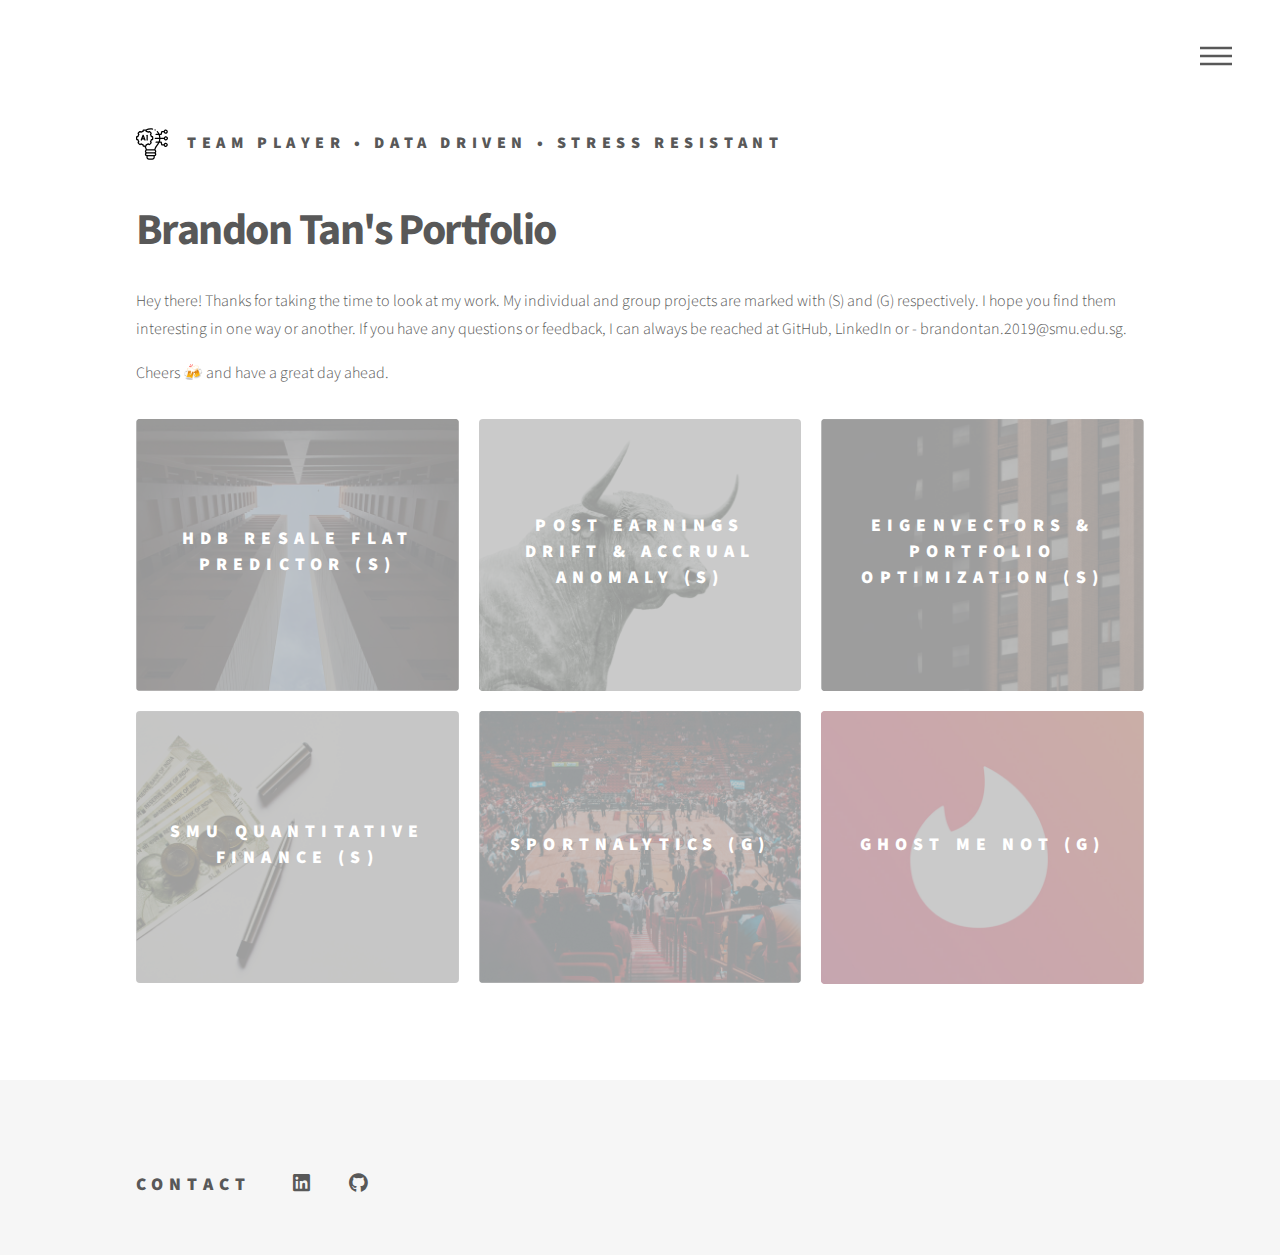
==== commit f7aa4fe9: "Refreshed Portfolio Page" ====
--- a/index.html
+++ b/index.html
@@ -1,379 +1,190 @@
-<!DOCTYPE HTML>
-<!--
-	Dimension by HTML5 UP
-	html5up.net | @ajlkn
-	Free for personal and commercial use under the CCA 3.0 license (html5up.net/license)
--->
+<!DOCTYPE html>
 <html>
-	<head>
-		<title>Brandon Tan</title>
-		<meta charset="utf-8" />
-		<meta name="viewport" content="width=device-width, initial-scale=1, user-scalable=no" />
-		<link rel="stylesheet" href="assets/css/main.css" />
-		<noscript><link rel="stylesheet" href="assets/css/noscript.css" /></noscript>
-	</head>
-	<body class="is-preload">
+  <head>
+    <title>Brandon Tan</title>
+    <meta charset="utf-8" />
+    <meta
+      name="viewport"
+      content="width=device-width, initial-scale=1, user-scalable=no"
+    />
+    <link rel="stylesheet" href="assets/css/main.css" />
+    <noscript
+      ><link rel="stylesheet" href="assets/css/noscript.css"
+    /></noscript>
+  </head>
+  <body class="is-preload">
+    <!-- Wrapper -->
+    <div id="wrapper">
+      <!-- Header -->
+      <header id="header">
+        <div class="inner">
+          <!-- Logo -->
+          <div href="index.html" class="logo">
+            <span class="symbol"
+              ><img src="images/innovation.svg" alt="" /></span
+            ><span class="title"></span>
+              Team PLayer • Data Driven • Stress Resistant</span
+            >
+          </div>
 
-		<!-- Wrapper -->
-			<div id="wrapper">
+          <!-- Nav -->
+          <nav>
+            <ul>
+              <li><a href="#menu">Menu</a></li>
+            </ul>
+          </nav>
+        </div>
+      </header>
 
-				<!-- Header -->
-					<header id="header">
-						<!-- <div class="logo">
-							<span class="icon fa-gem"></span>
-						</div> -->
-						<div class="content">
-							<div class="inner">
-								<h1>Brandon's Portfolio</h1>
-								<p>A place where I list my projects that I've done over the years.<br>
-								 Feel free to check them out, give me feedback, or clone the repos.</br></p>
-							</div>
-						</div>
-						<nav>
-							<ul>
-								<li><a href="#intro">Intro</a></li>
-								<li><a href="#work">Work</a></li>
-								<li><a href="#about">About</a></li>
-								<li><a href="#contact">Contact</a></li>
-								<!-- <li><a href="#elements">Elements</a></li> -->
-							</ul>
-						</nav>
-					</header>
+      <!-- Menu -->
+      <nav id="menu">
+        <h2>Menu</h2>
+        <ul>
+          <li><a href="index.html">Home</a></li>
+          <li><a href="about.html">About Me</a></li>
+        </ul>
+      </nav>
 
-				<!-- Main -->
-					<div id="main">
+      <!-- Main -->
+      <div id="main">
+        <div class="inner">
+          <header>
+            <h1>Brandon Tan's Portfolio</h1>
+            <p>
+              Hey there! Thanks for taking the time to look at my work. My
+              individual and group projects are marked with (S) and (G)
+              respectively. I hope you find them interesting in one way or
+              another. If you have any questions or feedback, I can always be
+              reached at GitHub, LinkedIn or - brandontan.2019@smu.edu.sg.
+            </p>
+            <p>Cheers 🍻 and have a great day ahead.</p>
+          </header>
+          <section class="tiles">
+            <article class="style6">
+              <span class="image">
+                <img src="images/hdb.png" alt="" />
+              </span>
+              <a
+                href="https://github.com/brandontjd/hdb-resale-price"
+                target="_blank"
+              >
+                <h2>HDB Resale Flat Predictor (S)</h2>
+                <div class="content">
+                  <p>
+                    I explore how HDB resale flats are priced and examine if
+                    property agents have mispricing in their listings
+                  </p>
+                </div>
+              </a>
+            </article>
+            <article class="style6">
+              <span class="image">
+                <img src="images/pead.png" alt="" />
+              </span>
+              <a
+                href="https://github.com/brandontjd/pead-accrual"
+                target="_blank"
+              >
+                <h2>Post Earnings Drift & Accrual Anomaly (S)</h2>
+                <div class="content">
+                  <p>
+                    Following the seminar work of Balakrishnan and Sloan, I
+                    explore if these anomalies still exist today
+                  </p>
+                </div>
+              </a>
+            </article>
+            <article class="style6">
+              <span class="image">
+                <img src="images/laca.png" alt="" />
+              </span>
+              <a
+                href="https://github.com/brandontjd/eigen-decomposition"
+                target="_blank"
+              >
+                <h2>Eigenvectors & Portfolio Optimization (S)</h2>
+                <div class="content">
+                  <p>Applications of Linear Algebra onto Financial Data</p>
+                </div>
+              </a>
+            </article>
+            <article class="style6">
+              <span class="image">
+                <img src="images/money.png" alt="" />
+              </span>
+              <a href="https://github.com/brandontjd/SMU-QF" target="_blank">
+                <h2>SMU Quantitative Finance (S)</h2>
+                <div class="content">
+                  <p>
+                    A repository where I codify the math taught in SMU QF
+                    modules
+                  </p>
+                </div>
+              </a>
+            </article>
+            <article class="style6">
+              <span class="image">
+                <img src="images/nba.png" alt="" />
+              </span>
+              <a href="#">
+                <!-- NEED TO HAVE BLANK HERE FOR FUTURE REF-->
+                <h2>Sportnalytics (G)</h2>
+                <div class="content">
+                  <p>
+                    Building a model to predict NBA game outcomes and seedings.
+                    A work in progress.
+                  </p>
+                </div>
+              </a>
+            </article>
+            <article class="style6">
+              <span class="image">
+                <img src="images/tinder.png" alt="" />
+              </span>
+              <a href="ghostmenot.html" target="_blank">
+                <h2>Ghost Me Not (G)</h2>
+                <div class="content">
+                  <p>
+                    The team re-conceptualised how Tinder could be improved and
+                    built a clone - using ReactJS, Flask and SQLAlchemy. This
+                    was for an SMU module, IS216, garnering an A+.
+                  </p>
+                </div>
+              </a>
+            </article>
+          </section>
+        </div>
+      </div>
 
-						<!-- Intro -->
-							<article id="intro">
-								<h2 class="major">Intro</h2>
-								<span class="image main"><img src="images/profilepic.jpg" alt="" /></span>
-								<p>I'm a Year 2 student at Singapore Management University, pursuing a double degree in Business Management and Information Systems. My specialisations are in Quantitative Finance and Business Analytics.</p>
-								<p>I've had the opportunity to intern at fast growing consumer internet companies such as Foodpanda and Klook. There, I've gained insights into the applications of Machine Learning to boost profit margins and spearheaded successful projects myself. Now, I've decided to pursue a career in Quantitative Finance, specifically in applying Machine Learning techniques to manage risk and uncover alpha factors.</p>
-								<p>"Backtesting can never be a true positive, it can only flag out false positives." - Marcos Lopez.</p>
-								<p>All too often, financial research papers have been perverted by p-hacking and false backtesting. Hence, on this journey that I'm on, I'm determined to use Machine Learning responsibly. It will not only be used to generate alpha but also as a tool to uncover financial theorems that can provide a true positive, one that is not backed solely by backtesting.</p>
-							</article>
+      <!-- Footer -->
+      <footer id="footer">
+        <div class="inner">
+          <section>
+            <h2>
+              Contact &nbsp;
+              <a
+                href="https://www.linkedin.com/in/brandon-tan-jun-da/"
+                class="icon brands style2 fa-linkedin"
+                target="_blank"
+                ><span class="label">LinkedIn</span></a
+              >
+              <a
+                href="https://github.com/brandontjd?tab=repositories&q=&type=public&language="
+                class="icon brands style2 fa-github"
+                target="_blank"
+                ><span class="label">GitHub</span></a
+              >
+            </h2>
+          </section>
+        </div>
+      </footer>
+    </div>
 
-						<!-- Work -->
-							<article id="work">
-								<h2 class="major">Work</h2>
-								<span class="image main"><img src="images/work.jpg" alt="" /></span>
-								<p>My first project involved investigating the presence of the "Post Earnings Announcement Drift" and "Accrual" anomalies in the financial markets. Concretely, I found a viable trading strategy that garnered 37% returns over the course of 3 years (notably, S&P500 still performs better!). My work can be found <a href="https://github.com/brandontjd/pead-accrual">here</a>. </p>
-								<p>My second project utilised the development of eigen-portfolios to decompose a basket of stocks (in my case the Dow Jones Index) into their underlying factors and trading on the best performing factor. The results found that one could significantly out perform the DJI by simply adjusting the weights of each stock and having an appropriate stop loss in place. The findings can be found <a href='https://github.com/brandontjd/eigen-decomposition'>here</a>.</p>
-								<p>In previous internships, I've also completed key projects that raised our profit margins significantly.
-									<ol>
-										<li>Utilising clustering algorithms to segment customer groups to conduct A/B testing</li>
-										<li>Scraping competitor inventories and reviews to understand what consumers want</li>
-										<li>Natural Language Model to map competitor products to our own products</li>
-										<li>Set up foodpanda's catering business by finding and negotitating with vendors (non-coding)</li>
-									</ol>
-								For the relevant works, due to past employment agreements, I will not be able to disclose the code.
-								</p>
-
-								<p>Upcoming works in the pipeline:
-									<ol>
-										<li>A hierarchical approach to predicting HDB resale flat prices</li>
-										<li>The applications of Marchenko-Pastur, as follow up from eigen-decomposition</li>
-										<li>Can spotify predict stock prices?</li>
-									</ol>
-									Check back again in a few weeks! 😊
-								</p>
-
-								(The above is a picture of my desk after a long day of working from home haha.)
-							</article>
-
-						<!-- About -->
-							<article id="about">
-								<h2 class="major">About</h2>
-								<span class="image main"><img src="images/band.jpg" alt="" /></span>
-								<p>Asides from my work, I play the electric/bass guitar too! I'm a huge fan of John Mayer and the legendary blues artists that came before him. I used to play in a band back in Junior College. Those were good times.</p>
-								<p>I'm also enthusiastic about football, but not in the traditional sense! Instead, I'm interested in the strategies and statistics applied by teams. In this era, an interesting finding would be how Jurgen Klopp's Liverpool's pressing style actually mimicks how a jellyfish approaches its target. I'm always down for a good conversation about strategy.</p>
-								<p>I also write (sometimes) at https://medium.com/@brandontanjunda</p>
-							</article>
-
-						<!-- Contact -->
-							<article id="contact">
-								<h2 class="major">Contact</h2>
-									<div class="fields">
-										<div class="field half">
-											<label for="name">Email</label>
-											brandontan.2019@business.smu.edu.sg
-										</div>
-										<br>
-										<div class="field half">
-											<label for="name">LinkedIn</label>
-											https://www.linkedin.com/in/brandon-tan-jun-da/
-											
-										</div>
-										<br>
-										<div class="field">
-											<label for="name">Github</label>
-											https://github.com/brandontjd
-										</div>
-										<br>
-									</div>
-									
-							</article>
-
-						<!-- Elements -->
-							<article id="elements">
-								<h2 class="major">Elements</h2>
-
-								<section>
-									<h3 class="major">Text</h3>
-									<p>This is <b>bold</b> and this is <strong>strong</strong>. This is <i>italic</i> and this is <em>emphasized</em>.
-									This is <sup>superscript</sup> text and this is <sub>subscript</sub> text.
-									This is <u>underlined</u> and this is code: <code>for (;;) { ... }</code>. Finally, <a href="#">this is a link</a>.</p>
-									<hr />
-									<h2>Heading Level 2</h2>
-									<h3>Heading Level 3</h3>
-									<h4>Heading Level 4</h4>
-									<h5>Heading Level 5</h5>
-									<h6>Heading Level 6</h6>
-									<hr />
-									<h4>Blockquote</h4>
-									<blockquote>Fringilla nisl. Donec accumsan interdum nisi, quis tincidunt felis sagittis eget tempus euismod. Vestibulum ante ipsum primis in faucibus vestibulum. Blandit adipiscing eu felis iaculis volutpat ac adipiscing accumsan faucibus. Vestibulum ante ipsum primis in faucibus lorem ipsum dolor sit amet nullam adipiscing eu felis.</blockquote>
-									<h4>Preformatted</h4>
-									<pre><code>i = 0;
-
-while (!deck.isInOrder()) {
-    print 'Iteration ' + i;
-    deck.shuffle();
-    i++;
-}
-
-print 'It took ' + i + ' iterations to sort the deck.';</code></pre>
-								</section>
-
-								<section>
-									<h3 class="major">Lists</h3>
-
-									<h4>Unordered</h4>
-									<ul>
-										<li>Dolor pulvinar etiam.</li>
-										<li>Sagittis adipiscing.</li>
-										<li>Felis enim feugiat.</li>
-									</ul>
-
-									<h4>Alternate</h4>
-									<ul class="alt">
-										<li>Dolor pulvinar etiam.</li>
-										<li>Sagittis adipiscing.</li>
-										<li>Felis enim feugiat.</li>
-									</ul>
-
-									<h4>Ordered</h4>
-									<ol>
-										<li>Dolor pulvinar etiam.</li>
-										<li>Etiam vel felis viverra.</li>
-										<li>Felis enim feugiat.</li>
-										<li>Dolor pulvinar etiam.</li>
-										<li>Etiam vel felis lorem.</li>
-										<li>Felis enim et feugiat.</li>
-									</ol>
-									<h4>Icons</h4>
-									<ul class="icons">
-										<li><a href="#" class="icon brands fa-twitter"><span class="label">Twitter</span></a></li>
-										<li><a href="#" class="icon brands fa-facebook-f"><span class="label">Facebook</span></a></li>
-										<li><a href="#" class="icon brands fa-instagram"><span class="label">Instagram</span></a></li>
-										<li><a href="#" class="icon brands fa-github"><span class="label">Github</span></a></li>
-									</ul>
-
-									<h4>Actions</h4>
-									<ul class="actions">
-										<li><a href="#" class="button primary">Default</a></li>
-										<li><a href="#" class="button">Default</a></li>
-									</ul>
-									<ul class="actions stacked">
-										<li><a href="#" class="button primary">Default</a></li>
-										<li><a href="#" class="button">Default</a></li>
-									</ul>
-								</section>
-
-								<section>
-									<h3 class="major">Table</h3>
-									<h4>Default</h4>
-									<div class="table-wrapper">
-										<table>
-											<thead>
-												<tr>
-													<th>Name</th>
-													<th>Description</th>
-													<th>Price</th>
-												</tr>
-											</thead>
-											<tbody>
-												<tr>
-													<td>Item One</td>
-													<td>Ante turpis integer aliquet porttitor.</td>
-													<td>29.99</td>
-												</tr>
-												<tr>
-													<td>Item Two</td>
-													<td>Vis ac commodo adipiscing arcu aliquet.</td>
-													<td>19.99</td>
-												</tr>
-												<tr>
-													<td>Item Three</td>
-													<td> Morbi faucibus arcu accumsan lorem.</td>
-													<td>29.99</td>
-												</tr>
-												<tr>
-													<td>Item Four</td>
-													<td>Vitae integer tempus condimentum.</td>
-													<td>19.99</td>
-												</tr>
-												<tr>
-													<td>Item Five</td>
-													<td>Ante turpis integer aliquet porttitor.</td>
-													<td>29.99</td>
-												</tr>
-											</tbody>
-											<tfoot>
-												<tr>
-													<td colspan="2"></td>
-													<td>100.00</td>
-												</tr>
-											</tfoot>
-										</table>
-									</div>
-
-									<h4>Alternate</h4>
-									<div class="table-wrapper">
-										<table class="alt">
-											<thead>
-												<tr>
-													<th>Name</th>
-													<th>Description</th>
-													<th>Price</th>
-												</tr>
-											</thead>
-											<tbody>
-												<tr>
-													<td>Item One</td>
-													<td>Ante turpis integer aliquet porttitor.</td>
-													<td>29.99</td>
-												</tr>
-												<tr>
-													<td>Item Two</td>
-													<td>Vis ac commodo adipiscing arcu aliquet.</td>
-													<td>19.99</td>
-												</tr>
-												<tr>
-													<td>Item Three</td>
-													<td> Morbi faucibus arcu accumsan lorem.</td>
-													<td>29.99</td>
-												</tr>
-												<tr>
-													<td>Item Four</td>
-													<td>Vitae integer tempus condimentum.</td>
-													<td>19.99</td>
-												</tr>
-												<tr>
-													<td>Item Five</td>
-													<td>Ante turpis integer aliquet porttitor.</td>
-													<td>29.99</td>
-												</tr>
-											</tbody>
-											<tfoot>
-												<tr>
-													<td colspan="2"></td>
-													<td>100.00</td>
-												</tr>
-											</tfoot>
-										</table>
-									</div>
-								</section>
-
-								<section>
-									<h3 class="major">Buttons</h3>
-									<ul class="actions">
-										<li><a href="#" class="button primary">Primary</a></li>
-										<li><a href="#" class="button">Default</a></li>
-									</ul>
-									<ul class="actions">
-										<li><a href="#" class="button">Default</a></li>
-										<li><a href="#" class="button small">Small</a></li>
-									</ul>
-									<ul class="actions">
-										<li><a href="#" class="button primary icon solid fa-download">Icon</a></li>
-										<li><a href="#" class="button icon solid fa-download">Icon</a></li>
-									</ul>
-									<ul class="actions">
-										<li><span class="button primary disabled">Disabled</span></li>
-										<li><span class="button disabled">Disabled</span></li>
-									</ul>
-								</section>
-
-								<section>
-									<h3 class="major">Form</h3>
-									<form method="post" action="#">
-										<div class="fields">
-											<div class="field half">
-												<label for="demo-name">Name</label>
-												<input type="text" name="demo-name" id="demo-name" value="" placeholder="Jane Doe" />
-											</div>
-											<div class="field half">
-												<label for="demo-email">Email</label>
-												<input type="email" name="demo-email" id="demo-email" value="" placeholder="jane@untitled.tld" />
-											</div>
-											<div class="field">
-												<label for="demo-category">Category</label>
-												<select name="demo-category" id="demo-category">
-													<option value="">-</option>
-													<option value="1">Manufacturing</option>
-													<option value="1">Shipping</option>
-													<option value="1">Administration</option>
-													<option value="1">Human Resources</option>
-												</select>
-											</div>
-											<div class="field half">
-												<input type="radio" id="demo-priority-low" name="demo-priority" checked>
-												<label for="demo-priority-low">Low</label>
-											</div>
-											<div class="field half">
-												<input type="radio" id="demo-priority-high" name="demo-priority">
-												<label for="demo-priority-high">High</label>
-											</div>
-											<div class="field half">
-												<input type="checkbox" id="demo-copy" name="demo-copy">
-												<label for="demo-copy">Email me a copy</label>
-											</div>
-											<div class="field half">
-												<input type="checkbox" id="demo-human" name="demo-human" checked>
-												<label for="demo-human">Not a robot</label>
-											</div>
-											<div class="field">
-												<label for="demo-message">Message</label>
-												<textarea name="demo-message" id="demo-message" placeholder="Enter your message" rows="6"></textarea>
-											</div>
-										</div>
-										<ul class="actions">
-											<li><input type="submit" value="Send Message" class="primary" /></li>
-											<li><input type="reset" value="Reset" /></li>
-										</ul>
-									</form>
-								</section>
-
-							</article>
-
-					</div>
-
-				<!-- Footer -->
-					<footer id="footer">
-						<p class="copyright">"Quod Erat Demonstrandum"</p>
-					</footer>
-
-			</div>
-
-		<!-- BG -->
-			<div id="bg"></div>
-
-		<!-- Scripts -->
-			<script src="assets/js/jquery.min.js"></script>
-			<script src="assets/js/browser.min.js"></script>
-			<script src="assets/js/breakpoints.min.js"></script>
-			<script src="assets/js/util.js"></script>
-			<script src="assets/js/main.js"></script>
-
-	</body>
+    <!-- Scripts -->
+    <script src="assets/js/jquery.min.js"></script>
+    <script src="assets/js/browser.min.js"></script>
+    <script src="assets/js/breakpoints.min.js"></script>
+    <script src="assets/js/util.js"></script>
+    <script src="assets/js/main.js"></script>
+  </body>
 </html>
--- a/assets/css/main.css
+++ b/assets/css/main.css
@@ -1,1661 +1,3406 @@
 @import url(fontawesome-all.min.css);
-@import url("https://fonts.googleapis.com/css?family=Source+Sans+Pro:300italic,600italic,300,600");
+@import url("https://fonts.googleapis.com/css?family=Source+Sans+Pro:300,700,900");
 
 /*
-	Dimension by HTML5 UP
+	Phantom by HTML5 UP
 	html5up.net | @ajlkn
 	Free for personal and commercial use under the CCA 3.0 license (html5up.net/license)
 */
 
-html, body, div, span, applet, object,
-iframe, h1, h2, h3, h4, h5, h6, p, blockquote,
-pre, a, abbr, acronym, address, big, cite,
-code, del, dfn, em, img, ins, kbd, q, s, samp,
-small, strike, strong, sub, sup, tt, var, b,
-u, i, center, dl, dt, dd, ol, ul, li, fieldset,
-form, label, legend, table, caption, tbody,
-tfoot, thead, tr, th, td, article, aside,
-canvas, details, embed, figure, figcaption,
-footer, header, hgroup, menu, nav, output, ruby,
-section, summary, time, mark, audio, video {
-	margin: 0;
-	padding: 0;
-	border: 0;
-	font-size: 100%;
-	font: inherit;
-	vertical-align: baseline;}
-
-article, aside, details, figcaption, figure,
-footer, header, hgroup, menu, nav, section {
-	display: block;}
+html,
+body,
+div,
+span,
+applet,
+object,
+iframe,
+h1,
+h2,
+h3,
+h4,
+h5,
+h6,
+p,
+blockquote,
+pre,
+a,
+abbr,
+acronym,
+address,
+big,
+cite,
+code,
+del,
+dfn,
+em,
+img,
+ins,
+kbd,
+q,
+s,
+samp,
+small,
+strike,
+strong,
+sub,
+sup,
+tt,
+var,
+b,
+u,
+i,
+center,
+dl,
+dt,
+dd,
+ol,
+ul,
+li,
+fieldset,
+form,
+label,
+legend,
+table,
+caption,
+tbody,
+tfoot,
+thead,
+tr,
+th,
+td,
+article,
+aside,
+canvas,
+details,
+embed,
+figure,
+figcaption,
+footer,
+header,
+hgroup,
+menu,
+nav,
+output,
+ruby,
+section,
+summary,
+time,
+mark,
+audio,
+video {
+  margin: 0;
+  padding: 0;
+  border: 0;
+  font-size: 100%;
+  font: inherit;
+  vertical-align: baseline;
+}
+
+article,
+aside,
+details,
+figcaption,
+figure,
+footer,
+header,
+hgroup,
+menu,
+nav,
+section {
+  display: block;
+}
 
 body {
-	line-height: 1;
-}
-
-ol, ul {
-	list-style: none;
-}
-
-blockquote, q {
-	quotes: none;
-}
-
-	blockquote:before, blockquote:after, q:before, q:after {
-		content: '';
-		content: none;
-	}
+  line-height: 1;
+}
+
+ol,
+ul {
+  list-style: none;
+}
+
+blockquote,
+q {
+  quotes: none;
+}
+
+blockquote:before,
+blockquote:after,
+q:before,
+q:after {
+  content: "";
+  content: none;
+}
 
 table {
-	border-collapse: collapse;
-	border-spacing: 0;
+  border-collapse: collapse;
+  border-spacing: 0;
 }
 
 body {
-	-webkit-text-size-adjust: none;
+  -webkit-text-size-adjust: none;
 }
 
 mark {
-	background-color: transparent;
-	color: inherit;
+  background-color: transparent;
+  color: inherit;
 }
 
 input::-moz-focus-inner {
-	border: 0;
-	padding: 0;
-}
-
-input, select, textarea {
-	-moz-appearance: none;
-	-webkit-appearance: none;
-	-ms-appearance: none;
-	appearance: none;
+  border: 0;
+  padding: 0;
+}
+
+input,
+select,
+textarea {
+  -moz-appearance: none;
+  -webkit-appearance: none;
+  -ms-appearance: none;
+  appearance: none;
 }
 
 /* Basic */
 
-	@-ms-viewport {
-		width: device-width;
-	}
-
-	@media screen and (max-width: 480px) {
-
-		html, body {
-			min-width: 320px;
-		}
-
-	}
-
-	html {
-		box-sizing: border-box;
-	}
-
-	*, *:before, *:after {
-		box-sizing: inherit;
-	}
-
-	body {
-		background: #1b1f22;
-	}
-
-		body.is-preload *, body.is-preload *:before, body.is-preload *:after {
-			-moz-animation: none !important;
-			-webkit-animation: none !important;
-			-ms-animation: none !important;
-			animation: none !important;
-			-moz-transition: none !important;
-			-webkit-transition: none !important;
-			-ms-transition: none !important;
-			transition: none !important;
-		}
+@-ms-viewport {
+  width: device-width;
+}
+
+body {
+  -ms-overflow-style: scrollbar;
+}
+
+@media screen and (max-width: 480px) {
+  html,
+  body {
+    min-width: 320px;
+  }
+}
+
+html {
+  box-sizing: border-box;
+}
+
+*,
+*:before,
+*:after {
+  box-sizing: inherit;
+}
+
+body {
+  background: #ffffff;
+}
+
+body.is-preload *,
+body.is-preload *:before,
+body.is-preload *:after {
+  -moz-animation: none !important;
+  -webkit-animation: none !important;
+  -ms-animation: none !important;
+  animation: none !important;
+  -moz-transition: none !important;
+  -webkit-transition: none !important;
+  -ms-transition: none !important;
+  transition: none !important;
+}
 
 /* Type */
 
-	html {
-		font-size: 16pt;
-	}
-
-		@media screen and (max-width: 1680px) {
-
-			html {
-				font-size: 12pt;
-			}
-
-		}
-
-		@media screen and (max-width: 736px) {
-
-			html {
-				font-size: 11pt;
-			}
-
-		}
-
-		@media screen and (max-width: 360px) {
-
-			html {
-				font-size: 10pt;
-			}
-
-		}
-
-	body, input, select, textarea {
-		color: #ffffff;
-		font-family: "Source Sans Pro", sans-serif;
-		font-weight: 300;
-		font-size: 1rem;
-		line-height: 1.65;
-	}
-
-	a {
-		-moz-transition: color 0.2s ease-in-out, background-color 0.2s ease-in-out, border-bottom-color 0.2s ease-in-out;
-		-webkit-transition: color 0.2s ease-in-out, background-color 0.2s ease-in-out, border-bottom-color 0.2s ease-in-out;
-		-ms-transition: color 0.2s ease-in-out, background-color 0.2s ease-in-out, border-bottom-color 0.2s ease-in-out;
-		transition: color 0.2s ease-in-out, background-color 0.2s ease-in-out, border-bottom-color 0.2s ease-in-out;
-		border-bottom: dotted 1px rgba(255, 255, 255, 0.5);
-		text-decoration: none;
-		color: inherit;
-	}
-
-		a:hover {
-			border-bottom-color: transparent;
-		}
-
-	strong, b {
-		color: #ffffff;
-		font-weight: 600;
-	}
-
-	em, i {
-		font-style: italic;
-	}
-
-	p {
-		margin: 0 0 2rem 0;
-	}
-
-	h1, h2, h3, h4, h5, h6 {
-		color: #ffffff;
-		font-weight: 600;
-		line-height: 1.5;
-		margin: 0 0 1rem 0;
-		text-transform: uppercase;
-		letter-spacing: 0.2rem;
-	}
-
-		h1 a, h2 a, h3 a, h4 a, h5 a, h6 a {
-			color: inherit;
-			text-decoration: none;
-		}
-
-		h1.major, h2.major, h3.major, h4.major, h5.major, h6.major {
-			border-bottom: solid 1px #ffffff;
-			width: -moz-max-content;
-			width: -webkit-max-content;
-			width: -ms-max-content;
-			width: max-content;
-			padding-bottom: 0.5rem;
-			margin: 0 0 2rem 0;
-		}
-
-	h1 {
-		font-size: 2.25rem;
-		line-height: 1.3;
-		letter-spacing: 0.5rem;
-	}
-
-	h2 {
-		font-size: 1.5rem;
-		line-height: 1.4;
-		letter-spacing: 0.5rem;
-	}
-
-	h3 {
-		font-size: 1rem;
-	}
-
-	h4 {
-		font-size: 0.8rem;
-	}
-
-	h5 {
-		font-size: 0.7rem;
-	}
-
-	h6 {
-		font-size: 0.6rem;
-	}
-
-	@media screen and (max-width: 736px) {
-
-		h1 {
-			font-size: 1.75rem;
-			line-height: 1.4;
-		}
-
-		h2 {
-			font-size: 1.25em;
-			line-height: 1.5;
-		}
-
-	}
-
-	sub {
-		font-size: 0.8rem;
-		position: relative;
-		top: 0.5rem;
-	}
-
-	sup {
-		font-size: 0.8rem;
-		position: relative;
-		top: -0.5rem;
-	}
-
-	blockquote {
-		border-left: solid 4px #ffffff;
-		font-style: italic;
-		margin: 0 0 2rem 0;
-		padding: 0.5rem 0 0.5rem 2rem;
-	}
-
-	code {
-		background: rgba(255, 255, 255, 0.075);
-		border-radius: 4px;
-		font-family: "Courier New", monospace;
-		font-size: 0.9rem;
-		margin: 0 0.25rem;
-		padding: 0.25rem 0.65rem;
-	}
-
-	pre {
-		-webkit-overflow-scrolling: touch;
-		font-family: "Courier New", monospace;
-		font-size: 0.9rem;
-		margin: 0 0 2rem 0;
-	}
-
-		pre code {
-			display: block;
-			line-height: 1.75;
-			padding: 1rem 1.5rem;
-			overflow-x: auto;
-		}
-
-	hr {
-		border: 0;
-		border-bottom: solid 1px #ffffff;
-		margin: 2.75rem 0;
-	}
-
-	.align-left {
-		text-align: left;
-	}
-
-	.align-center {
-		text-align: center;
-	}
-
-	.align-right {
-		text-align: right;
-	}
+body,
+input,
+select,
+textarea {
+  color: #585858;
+  font-family: "Source Sans Pro", Helvetica, sans-serif;
+  font-size: 16pt;
+  font-weight: 300;
+  line-height: 1.75;
+}
+
+@media screen and (max-width: 1680px) {
+  body,
+  input,
+  select,
+  textarea {
+    font-size: 14pt;
+  }
+}
+
+@media screen and (max-width: 1280px) {
+  body,
+  input,
+  select,
+  textarea {
+    font-size: 12pt;
+  }
+}
+
+a {
+  -moz-transition: border-bottom-color 0.2s ease, color 0.2s ease;
+  -webkit-transition: border-bottom-color 0.2s ease, color 0.2s ease;
+  -ms-transition: border-bottom-color 0.2s ease, color 0.2s ease;
+  transition: border-bottom-color 0.2s ease, color 0.2s ease;
+  text-decoration: none;
+  color: #585858;
+  border-bottom: dotted 1px rgba(88, 88, 88, 0.5);
+}
+
+a:hover {
+  border-bottom-color: transparent;
+  color: #86bbd3 !important;
+}
+
+strong,
+b {
+  font-weight: 900;
+}
+
+em,
+i {
+  font-style: italic;
+}
+
+p {
+  margin: 0 0 2em 0;
+}
+
+h1 {
+  font-size: 2.75em;
+  font-weight: 700;
+  line-height: 1.3;
+  margin: 0 0 1em 0;
+  letter-spacing: -0.035em;
+}
+
+h1 a {
+  color: inherit;
+}
+
+@media screen and (max-width: 736px) {
+  h1 {
+    font-size: 2em;
+    margin: 0 0 1em 0;
+  }
+}
+
+@media screen and (max-width: 360px) {
+  h1 {
+    font-size: 1.75em;
+  }
+}
+
+h2,
+h3,
+h4,
+h5,
+h6 {
+  font-weight: 900;
+  line-height: 1.5;
+  margin: 0 0 2em 0;
+  text-transform: uppercase;
+  letter-spacing: 0.35em;
+}
+
+h2 a,
+h3 a,
+h4 a,
+h5 a,
+h6 a {
+  color: inherit;
+}
+
+h2 {
+  font-size: 1.1em;
+}
+
+h3 {
+  font-size: 1em;
+}
+
+h4 {
+  font-size: 0.8em;
+}
+
+h5 {
+  font-size: 0.8em;
+}
+
+h6 {
+  font-size: 0.8em;
+}
+
+@media screen and (max-width: 980px) {
+  h1 br,
+  h2 br,
+  h3 br,
+  h4 br,
+  h5 br,
+  h6 br {
+    display: none;
+  }
+}
+
+@media screen and (max-width: 736px) {
+  h2 {
+    font-size: 1em;
+  }
+
+  h3 {
+    font-size: 0.8em;
+  }
+}
+
+sub {
+  font-size: 0.8em;
+  position: relative;
+  top: 0.5em;
+}
+
+sup {
+  font-size: 0.8em;
+  position: relative;
+  top: -0.5em;
+}
+
+blockquote {
+  border-left: solid 4px #c9c9c9;
+  font-style: italic;
+  margin: 0 0 2em 0;
+  padding: 0.5em 0 0.5em 2em;
+}
+
+code {
+  background: rgba(144, 144, 144, 0.075);
+  border-radius: 4px;
+  border: solid 1px #c9c9c9;
+  font-family: "Courier New", monospace;
+  font-size: 0.9em;
+  margin: 0 0.25em;
+  padding: 0.25em 0.65em;
+}
+
+pre {
+  -webkit-overflow-scrolling: touch;
+  font-family: "Courier New", monospace;
+  font-size: 0.9em;
+  margin: 0 0 2em 0;
+}
+
+pre code {
+  display: block;
+  line-height: 1.75;
+  padding: 1em 1.5em;
+  overflow-x: auto;
+}
+
+hr {
+  border: 0;
+  border-bottom: solid 1px #c9c9c9;
+  margin: 2em 0;
+}
+
+hr.major {
+  margin: 3em 0;
+}
+
+.align-left {
+  text-align: left;
+}
+
+.align-center {
+  text-align: center;
+}
+
+.align-right {
+  text-align: right;
+}
+
+/* Row */
+
+.row {
+  display: flex;
+  flex-wrap: wrap;
+  box-sizing: border-box;
+  align-items: stretch;
+}
+
+.row > * {
+  box-sizing: border-box;
+}
+
+.row.gtr-uniform > * > :last-child {
+  margin-bottom: 0;
+}
+
+.row.aln-left {
+  justify-content: flex-start;
+}
+
+.row.aln-center {
+  justify-content: center;
+}
+
+.row.aln-right {
+  justify-content: flex-end;
+}
+
+.row.aln-top {
+  align-items: flex-start;
+}
+
+.row.aln-middle {
+  align-items: center;
+}
+
+.row.aln-bottom {
+  align-items: flex-end;
+}
+
+.row > .imp {
+  order: -1;
+}
+
+.row > .col-1 {
+  width: 8.33333%;
+}
+
+.row > .off-1 {
+  margin-left: 8.33333%;
+}
+
+.row > .col-2 {
+  width: 16.66667%;
+}
+
+.row > .off-2 {
+  margin-left: 16.66667%;
+}
+
+.row > .col-3 {
+  width: 25%;
+}
+
+.row > .off-3 {
+  margin-left: 25%;
+}
+
+.row > .col-4 {
+  width: 33.33333%;
+}
+
+.row > .off-4 {
+  margin-left: 33.33333%;
+}
+
+.row > .col-5 {
+  width: 41.66667%;
+}
+
+.row > .off-5 {
+  margin-left: 41.66667%;
+}
+
+.row > .col-6 {
+  width: 50%;
+}
+
+.row > .off-6 {
+  margin-left: 50%;
+}
+
+.row > .col-7 {
+  width: 58.33333%;
+}
+
+.row > .off-7 {
+  margin-left: 58.33333%;
+}
+
+.row > .col-8 {
+  width: 66.66667%;
+}
+
+.row > .off-8 {
+  margin-left: 66.66667%;
+}
+
+.row > .col-9 {
+  width: 75%;
+}
+
+.row > .off-9 {
+  margin-left: 75%;
+}
+
+.row > .col-10 {
+  width: 83.33333%;
+}
+
+.row > .off-10 {
+  margin-left: 83.33333%;
+}
+
+.row > .col-11 {
+  width: 91.66667%;
+}
+
+.row > .off-11 {
+  margin-left: 91.66667%;
+}
+
+.row > .col-12 {
+  width: 100%;
+}
+
+.row > .off-12 {
+  margin-left: 100%;
+}
+
+.row.gtr-0 {
+  margin-top: 0;
+  margin-left: 0em;
+}
+
+.row.gtr-0 > * {
+  padding: 0 0 0 0em;
+}
+
+.row.gtr-0.gtr-uniform {
+  margin-top: 0em;
+}
+
+.row.gtr-0.gtr-uniform > * {
+  padding-top: 0em;
+}
+
+.row.gtr-25 {
+  margin-top: 0;
+  margin-left: -0.5em;
+}
+
+.row.gtr-25 > * {
+  padding: 0 0 0 0.5em;
+}
+
+.row.gtr-25.gtr-uniform {
+  margin-top: -0.5em;
+}
+
+.row.gtr-25.gtr-uniform > * {
+  padding-top: 0.5em;
+}
+
+.row.gtr-50 {
+  margin-top: 0;
+  margin-left: -1em;
+}
+
+.row.gtr-50 > * {
+  padding: 0 0 0 1em;
+}
+
+.row.gtr-50.gtr-uniform {
+  margin-top: -1em;
+}
+
+.row.gtr-50.gtr-uniform > * {
+  padding-top: 1em;
+}
+
+.row {
+  margin-top: 0;
+  margin-left: -2em;
+}
+
+.row > * {
+  padding: 0 0 0 2em;
+}
+
+.row.gtr-uniform {
+  margin-top: -2em;
+}
+
+.row.gtr-uniform > * {
+  padding-top: 2em;
+}
+
+.row.gtr-150 {
+  margin-top: 0;
+  margin-left: -3em;
+}
+
+.row.gtr-150 > * {
+  padding: 0 0 0 3em;
+}
+
+.row.gtr-150.gtr-uniform {
+  margin-top: -3em;
+}
+
+.row.gtr-150.gtr-uniform > * {
+  padding-top: 3em;
+}
+
+.row.gtr-200 {
+  margin-top: 0;
+  margin-left: -4em;
+}
+
+.row.gtr-200 > * {
+  padding: 0 0 0 4em;
+}
+
+.row.gtr-200.gtr-uniform {
+  margin-top: -4em;
+}
+
+.row.gtr-200.gtr-uniform > * {
+  padding-top: 4em;
+}
+
+@media screen and (max-width: 1680px) {
+  .row {
+    display: flex;
+    flex-wrap: wrap;
+    box-sizing: border-box;
+    align-items: stretch;
+  }
+
+  .row > * {
+    box-sizing: border-box;
+  }
+
+  .row.gtr-uniform > * > :last-child {
+    margin-bottom: 0;
+  }
+
+  .row.aln-left {
+    justify-content: flex-start;
+  }
+
+  .row.aln-center {
+    justify-content: center;
+  }
+
+  .row.aln-right {
+    justify-content: flex-end;
+  }
+
+  .row.aln-top {
+    align-items: flex-start;
+  }
+
+  .row.aln-middle {
+    align-items: center;
+  }
+
+  .row.aln-bottom {
+    align-items: flex-end;
+  }
+
+  .row > .imp-xlarge {
+    order: -1;
+  }
+
+  .row > .col-1-xlarge {
+    width: 8.33333%;
+  }
+
+  .row > .off-1-xlarge {
+    margin-left: 8.33333%;
+  }
+
+  .row > .col-2-xlarge {
+    width: 16.66667%;
+  }
+
+  .row > .off-2-xlarge {
+    margin-left: 16.66667%;
+  }
+
+  .row > .col-3-xlarge {
+    width: 25%;
+  }
+
+  .row > .off-3-xlarge {
+    margin-left: 25%;
+  }
+
+  .row > .col-4-xlarge {
+    width: 33.33333%;
+  }
+
+  .row > .off-4-xlarge {
+    margin-left: 33.33333%;
+  }
+
+  .row > .col-5-xlarge {
+    width: 41.66667%;
+  }
+
+  .row > .off-5-xlarge {
+    margin-left: 41.66667%;
+  }
+
+  .row > .col-6-xlarge {
+    width: 50%;
+  }
+
+  .row > .off-6-xlarge {
+    margin-left: 50%;
+  }
+
+  .row > .col-7-xlarge {
+    width: 58.33333%;
+  }
+
+  .row > .off-7-xlarge {
+    margin-left: 58.33333%;
+  }
+
+  .row > .col-8-xlarge {
+    width: 66.66667%;
+  }
+
+  .row > .off-8-xlarge {
+    margin-left: 66.66667%;
+  }
+
+  .row > .col-9-xlarge {
+    width: 75%;
+  }
+
+  .row > .off-9-xlarge {
+    margin-left: 75%;
+  }
+
+  .row > .col-10-xlarge {
+    width: 83.33333%;
+  }
+
+  .row > .off-10-xlarge {
+    margin-left: 83.33333%;
+  }
+
+  .row > .col-11-xlarge {
+    width: 91.66667%;
+  }
+
+  .row > .off-11-xlarge {
+    margin-left: 91.66667%;
+  }
+
+  .row > .col-12-xlarge {
+    width: 100%;
+  }
+
+  .row > .off-12-xlarge {
+    margin-left: 100%;
+  }
+
+  .row.gtr-0 {
+    margin-top: 0;
+    margin-left: 0em;
+  }
+
+  .row.gtr-0 > * {
+    padding: 0 0 0 0em;
+  }
+
+  .row.gtr-0.gtr-uniform {
+    margin-top: 0em;
+  }
+
+  .row.gtr-0.gtr-uniform > * {
+    padding-top: 0em;
+  }
+
+  .row.gtr-25 {
+    margin-top: 0;
+    margin-left: -0.5em;
+  }
+
+  .row.gtr-25 > * {
+    padding: 0 0 0 0.5em;
+  }
+
+  .row.gtr-25.gtr-uniform {
+    margin-top: -0.5em;
+  }
+
+  .row.gtr-25.gtr-uniform > * {
+    padding-top: 0.5em;
+  }
+
+  .row.gtr-50 {
+    margin-top: 0;
+    margin-left: -1em;
+  }
+
+  .row.gtr-50 > * {
+    padding: 0 0 0 1em;
+  }
+
+  .row.gtr-50.gtr-uniform {
+    margin-top: -1em;
+  }
+
+  .row.gtr-50.gtr-uniform > * {
+    padding-top: 1em;
+  }
+
+  .row {
+    margin-top: 0;
+    margin-left: -2em;
+  }
+
+  .row > * {
+    padding: 0 0 0 2em;
+  }
+
+  .row.gtr-uniform {
+    margin-top: -2em;
+  }
+
+  .row.gtr-uniform > * {
+    padding-top: 2em;
+  }
+
+  .row.gtr-150 {
+    margin-top: 0;
+    margin-left: -3em;
+  }
+
+  .row.gtr-150 > * {
+    padding: 0 0 0 3em;
+  }
+
+  .row.gtr-150.gtr-uniform {
+    margin-top: -3em;
+  }
+
+  .row.gtr-150.gtr-uniform > * {
+    padding-top: 3em;
+  }
+
+  .row.gtr-200 {
+    margin-top: 0;
+    margin-left: -4em;
+  }
+
+  .row.gtr-200 > * {
+    padding: 0 0 0 4em;
+  }
+
+  .row.gtr-200.gtr-uniform {
+    margin-top: -4em;
+  }
+
+  .row.gtr-200.gtr-uniform > * {
+    padding-top: 4em;
+  }
+}
+
+@media screen and (max-width: 1280px) {
+  .row {
+    display: flex;
+    flex-wrap: wrap;
+    box-sizing: border-box;
+    align-items: stretch;
+  }
+
+  .row > * {
+    box-sizing: border-box;
+  }
+
+  .row.gtr-uniform > * > :last-child {
+    margin-bottom: 0;
+  }
+
+  .row.aln-left {
+    justify-content: flex-start;
+  }
+
+  .row.aln-center {
+    justify-content: center;
+  }
+
+  .row.aln-right {
+    justify-content: flex-end;
+  }
+
+  .row.aln-top {
+    align-items: flex-start;
+  }
+
+  .row.aln-middle {
+    align-items: center;
+  }
+
+  .row.aln-bottom {
+    align-items: flex-end;
+  }
+
+  .row > .imp-large {
+    order: -1;
+  }
+
+  .row > .col-1-large {
+    width: 8.33333%;
+  }
+
+  .row > .off-1-large {
+    margin-left: 8.33333%;
+  }
+
+  .row > .col-2-large {
+    width: 16.66667%;
+  }
+
+  .row > .off-2-large {
+    margin-left: 16.66667%;
+  }
+
+  .row > .col-3-large {
+    width: 25%;
+  }
+
+  .row > .off-3-large {
+    margin-left: 25%;
+  }
+
+  .row > .col-4-large {
+    width: 33.33333%;
+  }
+
+  .row > .off-4-large {
+    margin-left: 33.33333%;
+  }
+
+  .row > .col-5-large {
+    width: 41.66667%;
+  }
+
+  .row > .off-5-large {
+    margin-left: 41.66667%;
+  }
+
+  .row > .col-6-large {
+    width: 50%;
+  }
+
+  .row > .off-6-large {
+    margin-left: 50%;
+  }
+
+  .row > .col-7-large {
+    width: 58.33333%;
+  }
+
+  .row > .off-7-large {
+    margin-left: 58.33333%;
+  }
+
+  .row > .col-8-large {
+    width: 66.66667%;
+  }
+
+  .row > .off-8-large {
+    margin-left: 66.66667%;
+  }
+
+  .row > .col-9-large {
+    width: 75%;
+  }
+
+  .row > .off-9-large {
+    margin-left: 75%;
+  }
+
+  .row > .col-10-large {
+    width: 83.33333%;
+  }
+
+  .row > .off-10-large {
+    margin-left: 83.33333%;
+  }
+
+  .row > .col-11-large {
+    width: 91.66667%;
+  }
+
+  .row > .off-11-large {
+    margin-left: 91.66667%;
+  }
+
+  .row > .col-12-large {
+    width: 100%;
+  }
+
+  .row > .off-12-large {
+    margin-left: 100%;
+  }
+
+  .row.gtr-0 {
+    margin-top: 0;
+    margin-left: 0em;
+  }
+
+  .row.gtr-0 > * {
+    padding: 0 0 0 0em;
+  }
+
+  .row.gtr-0.gtr-uniform {
+    margin-top: 0em;
+  }
+
+  .row.gtr-0.gtr-uniform > * {
+    padding-top: 0em;
+  }
+
+  .row.gtr-25 {
+    margin-top: 0;
+    margin-left: -0.5em;
+  }
+
+  .row.gtr-25 > * {
+    padding: 0 0 0 0.5em;
+  }
+
+  .row.gtr-25.gtr-uniform {
+    margin-top: -0.5em;
+  }
+
+  .row.gtr-25.gtr-uniform > * {
+    padding-top: 0.5em;
+  }
+
+  .row.gtr-50 {
+    margin-top: 0;
+    margin-left: -1em;
+  }
+
+  .row.gtr-50 > * {
+    padding: 0 0 0 1em;
+  }
+
+  .row.gtr-50.gtr-uniform {
+    margin-top: -1em;
+  }
+
+  .row.gtr-50.gtr-uniform > * {
+    padding-top: 1em;
+  }
+
+  .row {
+    margin-top: 0;
+    margin-left: -2em;
+  }
+
+  .row > * {
+    padding: 0 0 0 2em;
+  }
+
+  .row.gtr-uniform {
+    margin-top: -2em;
+  }
+
+  .row.gtr-uniform > * {
+    padding-top: 2em;
+  }
+
+  .row.gtr-150 {
+    margin-top: 0;
+    margin-left: -3em;
+  }
+
+  .row.gtr-150 > * {
+    padding: 0 0 0 3em;
+  }
+
+  .row.gtr-150.gtr-uniform {
+    margin-top: -3em;
+  }
+
+  .row.gtr-150.gtr-uniform > * {
+    padding-top: 3em;
+  }
+
+  .row.gtr-200 {
+    margin-top: 0;
+    margin-left: -4em;
+  }
+
+  .row.gtr-200 > * {
+    padding: 0 0 0 4em;
+  }
+
+  .row.gtr-200.gtr-uniform {
+    margin-top: -4em;
+  }
+
+  .row.gtr-200.gtr-uniform > * {
+    padding-top: 4em;
+  }
+}
+
+@media screen and (max-width: 980px) {
+  .row {
+    display: flex;
+    flex-wrap: wrap;
+    box-sizing: border-box;
+    align-items: stretch;
+  }
+
+  .row > * {
+    box-sizing: border-box;
+  }
+
+  .row.gtr-uniform > * > :last-child {
+    margin-bottom: 0;
+  }
+
+  .row.aln-left {
+    justify-content: flex-start;
+  }
+
+  .row.aln-center {
+    justify-content: center;
+  }
+
+  .row.aln-right {
+    justify-content: flex-end;
+  }
+
+  .row.aln-top {
+    align-items: flex-start;
+  }
+
+  .row.aln-middle {
+    align-items: center;
+  }
+
+  .row.aln-bottom {
+    align-items: flex-end;
+  }
+
+  .row > .imp-medium {
+    order: -1;
+  }
+
+  .row > .col-1-medium {
+    width: 8.33333%;
+  }
+
+  .row > .off-1-medium {
+    margin-left: 8.33333%;
+  }
+
+  .row > .col-2-medium {
+    width: 16.66667%;
+  }
+
+  .row > .off-2-medium {
+    margin-left: 16.66667%;
+  }
+
+  .row > .col-3-medium {
+    width: 25%;
+  }
+
+  .row > .off-3-medium {
+    margin-left: 25%;
+  }
+
+  .row > .col-4-medium {
+    width: 33.33333%;
+  }
+
+  .row > .off-4-medium {
+    margin-left: 33.33333%;
+  }
+
+  .row > .col-5-medium {
+    width: 41.66667%;
+  }
+
+  .row > .off-5-medium {
+    margin-left: 41.66667%;
+  }
+
+  .row > .col-6-medium {
+    width: 50%;
+  }
+
+  .row > .off-6-medium {
+    margin-left: 50%;
+  }
+
+  .row > .col-7-medium {
+    width: 58.33333%;
+  }
+
+  .row > .off-7-medium {
+    margin-left: 58.33333%;
+  }
+
+  .row > .col-8-medium {
+    width: 66.66667%;
+  }
+
+  .row > .off-8-medium {
+    margin-left: 66.66667%;
+  }
+
+  .row > .col-9-medium {
+    width: 75%;
+  }
+
+  .row > .off-9-medium {
+    margin-left: 75%;
+  }
+
+  .row > .col-10-medium {
+    width: 83.33333%;
+  }
+
+  .row > .off-10-medium {
+    margin-left: 83.33333%;
+  }
+
+  .row > .col-11-medium {
+    width: 91.66667%;
+  }
+
+  .row > .off-11-medium {
+    margin-left: 91.66667%;
+  }
+
+  .row > .col-12-medium {
+    width: 100%;
+  }
+
+  .row > .off-12-medium {
+    margin-left: 100%;
+  }
+
+  .row.gtr-0 {
+    margin-top: 0;
+    margin-left: 0em;
+  }
+
+  .row.gtr-0 > * {
+    padding: 0 0 0 0em;
+  }
+
+  .row.gtr-0.gtr-uniform {
+    margin-top: 0em;
+  }
+
+  .row.gtr-0.gtr-uniform > * {
+    padding-top: 0em;
+  }
+
+  .row.gtr-25 {
+    margin-top: 0;
+    margin-left: -0.375em;
+  }
+
+  .row.gtr-25 > * {
+    padding: 0 0 0 0.375em;
+  }
+
+  .row.gtr-25.gtr-uniform {
+    margin-top: -0.375em;
+  }
+
+  .row.gtr-25.gtr-uniform > * {
+    padding-top: 0.375em;
+  }
+
+  .row.gtr-50 {
+    margin-top: 0;
+    margin-left: -0.75em;
+  }
+
+  .row.gtr-50 > * {
+    padding: 0 0 0 0.75em;
+  }
+
+  .row.gtr-50.gtr-uniform {
+    margin-top: -0.75em;
+  }
+
+  .row.gtr-50.gtr-uniform > * {
+    padding-top: 0.75em;
+  }
+
+  .row {
+    margin-top: 0;
+    margin-left: -1.5em;
+  }
+
+  .row > * {
+    padding: 0 0 0 1.5em;
+  }
+
+  .row.gtr-uniform {
+    margin-top: -1.5em;
+  }
+
+  .row.gtr-uniform > * {
+    padding-top: 1.5em;
+  }
+
+  .row.gtr-150 {
+    margin-top: 0;
+    margin-left: -2.25em;
+  }
+
+  .row.gtr-150 > * {
+    padding: 0 0 0 2.25em;
+  }
+
+  .row.gtr-150.gtr-uniform {
+    margin-top: -2.25em;
+  }
+
+  .row.gtr-150.gtr-uniform > * {
+    padding-top: 2.25em;
+  }
+
+  .row.gtr-200 {
+    margin-top: 0;
+    margin-left: -3em;
+  }
+
+  .row.gtr-200 > * {
+    padding: 0 0 0 3em;
+  }
+
+  .row.gtr-200.gtr-uniform {
+    margin-top: -3em;
+  }
+
+  .row.gtr-200.gtr-uniform > * {
+    padding-top: 3em;
+  }
+}
+
+@media screen and (max-width: 736px) {
+  .row {
+    display: flex;
+    flex-wrap: wrap;
+    box-sizing: border-box;
+    align-items: stretch;
+  }
+
+  .row > * {
+    box-sizing: border-box;
+  }
+
+  .row.gtr-uniform > * > :last-child {
+    margin-bottom: 0;
+  }
+
+  .row.aln-left {
+    justify-content: flex-start;
+  }
+
+  .row.aln-center {
+    justify-content: center;
+  }
+
+  .row.aln-right {
+    justify-content: flex-end;
+  }
+
+  .row.aln-top {
+    align-items: flex-start;
+  }
+
+  .row.aln-middle {
+    align-items: center;
+  }
+
+  .row.aln-bottom {
+    align-items: flex-end;
+  }
+
+  .row > .imp-small {
+    order: -1;
+  }
+
+  .row > .col-1-small {
+    width: 8.33333%;
+  }
+
+  .row > .off-1-small {
+    margin-left: 8.33333%;
+  }
+
+  .row > .col-2-small {
+    width: 16.66667%;
+  }
+
+  .row > .off-2-small {
+    margin-left: 16.66667%;
+  }
+
+  .row > .col-3-small {
+    width: 25%;
+  }
+
+  .row > .off-3-small {
+    margin-left: 25%;
+  }
+
+  .row > .col-4-small {
+    width: 33.33333%;
+  }
+
+  .row > .off-4-small {
+    margin-left: 33.33333%;
+  }
+
+  .row > .col-5-small {
+    width: 41.66667%;
+  }
+
+  .row > .off-5-small {
+    margin-left: 41.66667%;
+  }
+
+  .row > .col-6-small {
+    width: 50%;
+  }
+
+  .row > .off-6-small {
+    margin-left: 50%;
+  }
+
+  .row > .col-7-small {
+    width: 58.33333%;
+  }
+
+  .row > .off-7-small {
+    margin-left: 58.33333%;
+  }
+
+  .row > .col-8-small {
+    width: 66.66667%;
+  }
+
+  .row > .off-8-small {
+    margin-left: 66.66667%;
+  }
+
+  .row > .col-9-small {
+    width: 75%;
+  }
+
+  .row > .off-9-small {
+    margin-left: 75%;
+  }
+
+  .row > .col-10-small {
+    width: 83.33333%;
+  }
+
+  .row > .off-10-small {
+    margin-left: 83.33333%;
+  }
+
+  .row > .col-11-small {
+    width: 91.66667%;
+  }
+
+  .row > .off-11-small {
+    margin-left: 91.66667%;
+  }
+
+  .row > .col-12-small {
+    width: 100%;
+  }
+
+  .row > .off-12-small {
+    margin-left: 100%;
+  }
+
+  .row.gtr-0 {
+    margin-top: 0;
+    margin-left: 0em;
+  }
+
+  .row.gtr-0 > * {
+    padding: 0 0 0 0em;
+  }
+
+  .row.gtr-0.gtr-uniform {
+    margin-top: 0em;
+  }
+
+  .row.gtr-0.gtr-uniform > * {
+    padding-top: 0em;
+  }
+
+  .row.gtr-25 {
+    margin-top: 0;
+    margin-left: -0.25em;
+  }
+
+  .row.gtr-25 > * {
+    padding: 0 0 0 0.25em;
+  }
+
+  .row.gtr-25.gtr-uniform {
+    margin-top: -0.25em;
+  }
+
+  .row.gtr-25.gtr-uniform > * {
+    padding-top: 0.25em;
+  }
+
+  .row.gtr-50 {
+    margin-top: 0;
+    margin-left: -0.5em;
+  }
+
+  .row.gtr-50 > * {
+    padding: 0 0 0 0.5em;
+  }
+
+  .row.gtr-50.gtr-uniform {
+    margin-top: -0.5em;
+  }
+
+  .row.gtr-50.gtr-uniform > * {
+    padding-top: 0.5em;
+  }
+
+  .row {
+    margin-top: 0;
+    margin-left: -1em;
+  }
+
+  .row > * {
+    padding: 0 0 0 1em;
+  }
+
+  .row.gtr-uniform {
+    margin-top: -1em;
+  }
+
+  .row.gtr-uniform > * {
+    padding-top: 1em;
+  }
+
+  .row.gtr-150 {
+    margin-top: 0;
+    margin-left: -1.5em;
+  }
+
+  .row.gtr-150 > * {
+    padding: 0 0 0 1.5em;
+  }
+
+  .row.gtr-150.gtr-uniform {
+    margin-top: -1.5em;
+  }
+
+  .row.gtr-150.gtr-uniform > * {
+    padding-top: 1.5em;
+  }
+
+  .row.gtr-200 {
+    margin-top: 0;
+    margin-left: -2em;
+  }
+
+  .row.gtr-200 > * {
+    padding: 0 0 0 2em;
+  }
+
+  .row.gtr-200.gtr-uniform {
+    margin-top: -2em;
+  }
+
+  .row.gtr-200.gtr-uniform > * {
+    padding-top: 2em;
+  }
+}
+
+@media screen and (max-width: 480px) {
+  .row {
+    display: flex;
+    flex-wrap: wrap;
+    box-sizing: border-box;
+    align-items: stretch;
+  }
+
+  .row > * {
+    box-sizing: border-box;
+  }
+
+  .row.gtr-uniform > * > :last-child {
+    margin-bottom: 0;
+  }
+
+  .row.aln-left {
+    justify-content: flex-start;
+  }
+
+  .row.aln-center {
+    justify-content: center;
+  }
+
+  .row.aln-right {
+    justify-content: flex-end;
+  }
+
+  .row.aln-top {
+    align-items: flex-start;
+  }
+
+  .row.aln-middle {
+    align-items: center;
+  }
+
+  .row.aln-bottom {
+    align-items: flex-end;
+  }
+
+  .row > .imp-xsmall {
+    order: -1;
+  }
+
+  .row > .col-1-xsmall {
+    width: 8.33333%;
+  }
+
+  .row > .off-1-xsmall {
+    margin-left: 8.33333%;
+  }
+
+  .row > .col-2-xsmall {
+    width: 16.66667%;
+  }
+
+  .row > .off-2-xsmall {
+    margin-left: 16.66667%;
+  }
+
+  .row > .col-3-xsmall {
+    width: 25%;
+  }
+
+  .row > .off-3-xsmall {
+    margin-left: 25%;
+  }
+
+  .row > .col-4-xsmall {
+    width: 33.33333%;
+  }
+
+  .row > .off-4-xsmall {
+    margin-left: 33.33333%;
+  }
+
+  .row > .col-5-xsmall {
+    width: 41.66667%;
+  }
+
+  .row > .off-5-xsmall {
+    margin-left: 41.66667%;
+  }
+
+  .row > .col-6-xsmall {
+    width: 50%;
+  }
+
+  .row > .off-6-xsmall {
+    margin-left: 50%;
+  }
+
+  .row > .col-7-xsmall {
+    width: 58.33333%;
+  }
+
+  .row > .off-7-xsmall {
+    margin-left: 58.33333%;
+  }
+
+  .row > .col-8-xsmall {
+    width: 66.66667%;
+  }
+
+  .row > .off-8-xsmall {
+    margin-left: 66.66667%;
+  }
+
+  .row > .col-9-xsmall {
+    width: 75%;
+  }
+
+  .row > .off-9-xsmall {
+    margin-left: 75%;
+  }
+
+  .row > .col-10-xsmall {
+    width: 83.33333%;
+  }
+
+  .row > .off-10-xsmall {
+    margin-left: 83.33333%;
+  }
+
+  .row > .col-11-xsmall {
+    width: 91.66667%;
+  }
+
+  .row > .off-11-xsmall {
+    margin-left: 91.66667%;
+  }
+
+  .row > .col-12-xsmall {
+    width: 100%;
+  }
+
+  .row > .off-12-xsmall {
+    margin-left: 100%;
+  }
+
+  .row.gtr-0 {
+    margin-top: 0;
+    margin-left: 0em;
+  }
+
+  .row.gtr-0 > * {
+    padding: 0 0 0 0em;
+  }
+
+  .row.gtr-0.gtr-uniform {
+    margin-top: 0em;
+  }
+
+  .row.gtr-0.gtr-uniform > * {
+    padding-top: 0em;
+  }
+
+  .row.gtr-25 {
+    margin-top: 0;
+    margin-left: -0.25em;
+  }
+
+  .row.gtr-25 > * {
+    padding: 0 0 0 0.25em;
+  }
+
+  .row.gtr-25.gtr-uniform {
+    margin-top: -0.25em;
+  }
+
+  .row.gtr-25.gtr-uniform > * {
+    padding-top: 0.25em;
+  }
+
+  .row.gtr-50 {
+    margin-top: 0;
+    margin-left: -0.5em;
+  }
+
+  .row.gtr-50 > * {
+    padding: 0 0 0 0.5em;
+  }
+
+  .row.gtr-50.gtr-uniform {
+    margin-top: -0.5em;
+  }
+
+  .row.gtr-50.gtr-uniform > * {
+    padding-top: 0.5em;
+  }
+
+  .row {
+    margin-top: 0;
+    margin-left: -1em;
+  }
+
+  .row > * {
+    padding: 0 0 0 1em;
+  }
+
+  .row.gtr-uniform {
+    margin-top: -1em;
+  }
+
+  .row.gtr-uniform > * {
+    padding-top: 1em;
+  }
+
+  .row.gtr-150 {
+    margin-top: 0;
+    margin-left: -1.5em;
+  }
+
+  .row.gtr-150 > * {
+    padding: 0 0 0 1.5em;
+  }
+
+  .row.gtr-150.gtr-uniform {
+    margin-top: -1.5em;
+  }
+
+  .row.gtr-150.gtr-uniform > * {
+    padding-top: 1.5em;
+  }
+
+  .row.gtr-200 {
+    margin-top: 0;
+    margin-left: -2em;
+  }
+
+  .row.gtr-200 > * {
+    padding: 0 0 0 2em;
+  }
+
+  .row.gtr-200.gtr-uniform {
+    margin-top: -2em;
+  }
+
+  .row.gtr-200.gtr-uniform > * {
+    padding-top: 2em;
+  }
+}
+
+/* Section/Article */
+
+section.special,
+article.special {
+  text-align: center;
+}
+
+header p {
+  margin-top: -1em;
+}
+
+@media screen and (max-width: 736px) {
+  header p {
+    margin-top: 0;
+  }
+}
+
+/* Icon */
+
+.icon {
+  text-decoration: none;
+  border-bottom: none;
+  position: relative;
+}
+
+.icon:before {
+  -moz-osx-font-smoothing: grayscale;
+  -webkit-font-smoothing: antialiased;
+  display: inline-block;
+  font-style: normal;
+  font-variant: normal;
+  text-rendering: auto;
+  line-height: 1;
+  text-transform: none !important;
+  font-family: "Font Awesome 5 Free";
+  font-weight: 400;
+}
+
+.icon > .label {
+  display: none;
+}
+
+.icon:before {
+  line-height: inherit;
+}
+
+.icon.solid:before {
+  font-weight: 900;
+}
+
+.icon.brands:before {
+  font-family: "Font Awesome 5 Brands";
+}
+
+.icon.style2 {
+  -moz-transition: background-color 0.2s ease-in-out, color 0.2s ease-in-out,
+    border-color 0.2s ease-in-out;
+  -webkit-transition: background-color 0.2s ease-in-out, color 0.2s ease-in-out,
+    border-color 0.2s ease-in-out;
+  -ms-transition: background-color 0.2s ease-in-out, color 0.2s ease-in-out,
+    border-color 0.2s ease-in-out;
+  transition: background-color 0.2s ease-in-out, color 0.2s ease-in-out,
+    border-color 0.2s ease-in-out;
+  background-color: transparent;
+  /* border: solid 1px #c9c9c9; */
+  /* border-radius: 4px; */
+  width: 2.65em;
+  height: 2.65em;
+  display: inline-block;
+  text-align: center;
+  line-height: 2.65em;
+  color: inherit;
+}
+
+.icon.style2:before {
+  font-size: 1.1em;
+}
+
+.icon.style2:hover {
+  color: #86bbd3;
+  border-color: #86bbd3;
+}
+
+.icon.style2:active {
+  background-color: rgba(242, 132, 158, 0.1);
+}
+
+/* List */
+
+ol {
+  list-style: decimal;
+  margin: 0 0 2em 0;
+  padding-left: 1.25em;
+}
+
+ol li {
+  padding-left: 0.25em;
+}
+
+ul {
+  list-style: disc;
+  margin: 0 0 2em 0;
+  padding-left: 1em;
+}
+
+ul li {
+  padding-left: 0.5em;
+}
+
+ul.alt {
+  list-style: none;
+  padding-left: 0;
+}
+
+ul.alt li {
+  border-top: solid 1px #c9c9c9;
+  padding: 0.5em 0;
+}
+
+ul.alt li:first-child {
+  border-top: 0;
+  padding-top: 0;
+}
+
+dl {
+  margin: 0 0 2em 0;
+}
+
+dl dt {
+  display: block;
+  font-weight: 900;
+  margin: 0 0 1em 0;
+}
+
+dl dd {
+  margin-left: 2em;
+}
+
+/* Actions */
+
+ul.actions {
+  display: -moz-flex;
+  display: -webkit-flex;
+  display: -ms-flex;
+  display: flex;
+  cursor: default;
+  list-style: none;
+  margin-left: -1em;
+  padding-left: 0;
+}
+
+ul.actions li {
+  padding: 0 0 0 1em;
+  vertical-align: middle;
+}
+
+ul.actions.special {
+  -moz-justify-content: center;
+  -webkit-justify-content: center;
+  -ms-justify-content: center;
+  justify-content: center;
+  width: 100%;
+  margin-left: 0;
+}
+
+ul.actions.special li:first-child {
+  padding-left: 0;
+}
+
+ul.actions.stacked {
+  -moz-flex-direction: column;
+  -webkit-flex-direction: column;
+  -ms-flex-direction: column;
+  flex-direction: column;
+  margin-left: 0;
+}
+
+ul.actions.stacked li {
+  padding: 1.3em 0 0 0;
+}
+
+ul.actions.stacked li:first-child {
+  padding-top: 0;
+}
+
+ul.actions.fit {
+  width: calc(100% + 1em);
+}
+
+ul.actions.fit li {
+  -moz-flex-grow: 1;
+  -webkit-flex-grow: 1;
+  -ms-flex-grow: 1;
+  flex-grow: 1;
+  -moz-flex-shrink: 1;
+  -webkit-flex-shrink: 1;
+  -ms-flex-shrink: 1;
+  flex-shrink: 1;
+  width: 100%;
+}
+
+ul.actions.fit li > * {
+  width: 100%;
+}
+
+ul.actions.fit.stacked {
+  width: 100%;
+}
+
+@media screen and (max-width: 480px) {
+  ul.actions:not(.fixed) {
+    -moz-flex-direction: column;
+    -webkit-flex-direction: column;
+    -ms-flex-direction: column;
+    flex-direction: column;
+    margin-left: 0;
+    width: 100% !important;
+  }
+
+  ul.actions:not(.fixed) li {
+    -moz-flex-grow: 1;
+    -webkit-flex-grow: 1;
+    -ms-flex-grow: 1;
+    flex-grow: 1;
+    -moz-flex-shrink: 1;
+    -webkit-flex-shrink: 1;
+    -ms-flex-shrink: 1;
+    flex-shrink: 1;
+    padding: 1em 0 0 0;
+    text-align: center;
+    width: 100%;
+  }
+
+  ul.actions:not(.fixed) li > * {
+    width: 100%;
+  }
+
+  ul.actions:not(.fixed) li:first-child {
+    padding-top: 0;
+  }
+
+  ul.actions:not(.fixed) li input[type="submit"],
+  ul.actions:not(.fixed) li input[type="reset"],
+  ul.actions:not(.fixed) li input[type="button"],
+  ul.actions:not(.fixed) li button,
+  ul.actions:not(.fixed) li .button {
+    width: 100%;
+  }
+
+  ul.actions:not(.fixed) li input[type="submit"].icon:before,
+  ul.actions:not(.fixed) li input[type="reset"].icon:before,
+  ul.actions:not(.fixed) li input[type="button"].icon:before,
+  ul.actions:not(.fixed) li button.icon:before,
+  ul.actions:not(.fixed) li .button.icon:before {
+    margin-left: -0.5rem;
+  }
+}
+
+/* Icons */
+
+ul.icons {
+  cursor: default;
+  list-style: none;
+  padding-left: 0;
+  margin: -1em 0 2em -1em;
+}
+
+ul.icons li {
+  display: inline-block;
+  padding: 1em 0 0 1em;
+}
 
 /* Form */
 
-	form {
-		margin: 0 0 2rem 0;
-	}
-
-		form > :last-child {
-			margin-bottom: 0;
-		}
-
-		form > .fields {
-			display: -moz-flex;
-			display: -webkit-flex;
-			display: -ms-flex;
-			display: flex;
-			-moz-flex-wrap: wrap;
-			-webkit-flex-wrap: wrap;
-			-ms-flex-wrap: wrap;
-			flex-wrap: wrap;
-			width: calc(100% + 3rem);
-			margin: -1.5rem 0 2rem -1.5rem;
-		}
-
-			form > .fields > .field {
-				-moz-flex-grow: 0;
-				-webkit-flex-grow: 0;
-				-ms-flex-grow: 0;
-				flex-grow: 0;
-				-moz-flex-shrink: 0;
-				-webkit-flex-shrink: 0;
-				-ms-flex-shrink: 0;
-				flex-shrink: 0;
-				padding: 1.5rem 0 0 1.5rem;
-				width: calc(100% - 1.5rem);
-			}
-
-				form > .fields > .field.half {
-					width: calc(50% - 0.75rem);
-				}
-
-				form > .fields > .field.third {
-					width: calc(100%/3 - 0.5rem);
-				}
-
-				form > .fields > .field.quarter {
-					width: calc(25% - 0.375rem);
-				}
-
-		@media screen and (max-width: 480px) {
-
-			form > .fields {
-				width: calc(100% + 3rem);
-				margin: -1.5rem 0 2rem -1.5rem;
-			}
-
-				form > .fields > .field {
-					padding: 1.5rem 0 0 1.5rem;
-					width: calc(100% - 1.5rem);
-				}
-
-					form > .fields > .field.half {
-						width: calc(100% - 1.5rem);
-					}
-
-					form > .fields > .field.third {
-						width: calc(100% - 1.5rem);
-					}
-
-					form > .fields > .field.quarter {
-						width: calc(100% - 1.5rem);
-					}
-
-		}
-
-	label {
-		color: #ffffff;
-		display: block;
-		font-size: 0.8rem;
-		font-weight: 300;
-		letter-spacing: 0.2rem;
-		line-height: 1.5;
-		margin: 0 0 1rem 0;
-		text-transform: uppercase;
-	}
-
-	input[type="text"],
-	input[type="password"],
-	input[type="email"],
-	input[type="tel"],
-	select,
-	textarea {
-		-moz-appearance: none;
-		-webkit-appearance: none;
-		-ms-appearance: none;
-		appearance: none;
-		-moz-transition: border-color 0.2s ease-in-out, box-shadow 0.2s ease-in-out, background-color 0.2s ease-in-out;
-		-webkit-transition: border-color 0.2s ease-in-out, box-shadow 0.2s ease-in-out, background-color 0.2s ease-in-out;
-		-ms-transition: border-color 0.2s ease-in-out, box-shadow 0.2s ease-in-out, background-color 0.2s ease-in-out;
-		transition: border-color 0.2s ease-in-out, box-shadow 0.2s ease-in-out, background-color 0.2s ease-in-out;
-		background-color: transparent;
-		border-radius: 4px;
-		border: solid 1px #ffffff;
-		color: inherit;
-		display: block;
-		outline: 0;
-		padding: 0 1rem;
-		text-decoration: none;
-		width: 100%;
-	}
-
-		input[type="text"]:invalid,
-		input[type="password"]:invalid,
-		input[type="email"]:invalid,
-		input[type="tel"]:invalid,
-		select:invalid,
-		textarea:invalid {
-			box-shadow: none;
-		}
-
-		input[type="text"]:focus,
-		input[type="password"]:focus,
-		input[type="email"]:focus,
-		input[type="tel"]:focus,
-		select:focus,
-		textarea:focus {
-			background: rgba(255, 255, 255, 0.075);
-			border-color: #ffffff;
-			box-shadow: 0 0 0 1px #ffffff;
-		}
-
-	select {
-		background-image: url("data:image/svg+xml;charset=utf8,%3Csvg xmlns='http://www.w3.org/2000/svg' width='40' height='40' preserveAspectRatio='none' viewBox='0 0 40 40'%3E%3Cpath d='M9.4,12.3l10.4,10.4l10.4-10.4c0.2-0.2,0.5-0.4,0.9-0.4c0.3,0,0.6,0.1,0.9,0.4l3.3,3.3c0.2,0.2,0.4,0.5,0.4,0.9 c0,0.4-0.1,0.6-0.4,0.9L20.7,31.9c-0.2,0.2-0.5,0.4-0.9,0.4c-0.3,0-0.6-0.1-0.9-0.4L4.3,17.3c-0.2-0.2-0.4-0.5-0.4-0.9 c0-0.4,0.1-0.6,0.4-0.9l3.3-3.3c0.2-0.2,0.5-0.4,0.9-0.4S9.1,12.1,9.4,12.3z' fill='%23ffffff' /%3E%3C/svg%3E");
-		background-size: 1.25rem;
-		background-repeat: no-repeat;
-		background-position: calc(100% - 1rem) center;
-		height: 2.75rem;
-		padding-right: 2.75rem;
-		text-overflow: ellipsis;
-	}
-
-		select option {
-			color: #ffffff;
-			background: #1b1f22;
-		}
-
-		select:focus::-ms-value {
-			background-color: transparent;
-		}
-
-		select::-ms-expand {
-			display: none;
-		}
-
-	input[type="text"],
-	input[type="password"],
-	input[type="email"],
-	select {
-		height: 2.75rem;
-	}
-
-	textarea {
-		padding: 0.75rem 1rem;
-	}
-
-	input[type="checkbox"],
-	input[type="radio"] {
-		-moz-appearance: none;
-		-webkit-appearance: none;
-		-ms-appearance: none;
-		appearance: none;
-		display: block;
-		float: left;
-		margin-right: -2rem;
-		opacity: 0;
-		width: 1rem;
-		z-index: -1;
-	}
-
-		input[type="checkbox"] + label,
-		input[type="radio"] + label {
-			text-decoration: none;
-			-moz-user-select: none;
-			-webkit-user-select: none;
-			-ms-user-select: none;
-			user-select: none;
-			color: #ffffff;
-			cursor: pointer;
-			display: inline-block;
-			font-size: 0.8rem;
-			font-weight: 300;
-			margin: 0 0 0.5rem 0;
-			padding-left: 2.65rem;
-			padding-right: 0.75rem;
-			position: relative;
-		}
-
-			input[type="checkbox"] + label:before,
-			input[type="radio"] + label:before {
-				-moz-osx-font-smoothing: grayscale;
-				-webkit-font-smoothing: antialiased;
-				display: inline-block;
-				font-style: normal;
-				font-variant: normal;
-				text-rendering: auto;
-				line-height: 1;
-				text-transform: none !important;
-				font-family: 'Font Awesome 5 Free';
-				font-weight: 900;
-			}
-
-			input[type="checkbox"] + label:before,
-			input[type="radio"] + label:before {
-				-moz-transition: border-color 0.2s ease-in-out, box-shadow 0.2s ease-in-out, background-color 0.2s ease-in-out;
-				-webkit-transition: border-color 0.2s ease-in-out, box-shadow 0.2s ease-in-out, background-color 0.2s ease-in-out;
-				-ms-transition: border-color 0.2s ease-in-out, box-shadow 0.2s ease-in-out, background-color 0.2s ease-in-out;
-				transition: border-color 0.2s ease-in-out, box-shadow 0.2s ease-in-out, background-color 0.2s ease-in-out;
-				border-radius: 4px;
-				border: solid 1px #ffffff;
-				content: '';
-				display: inline-block;
-				height: 1.65rem;
-				left: 0;
-				line-height: 1.65rem;
-				position: absolute;
-				text-align: center;
-				top: -0.15rem;
-				width: 1.65rem;
-			}
-
-		input[type="checkbox"]:checked + label:before,
-		input[type="radio"]:checked + label:before {
-			background: #ffffff !important;
-			border-color: #ffffff !important;
-			color: #1b1f22;
-			content: '\f00c';
-		}
-
-		input[type="checkbox"]:focus + label:before,
-		input[type="radio"]:focus + label:before {
-			background: rgba(255, 255, 255, 0.075);
-			border-color: #ffffff;
-			box-shadow: 0 0 0 1px #ffffff;
-		}
-
-	input[type="checkbox"] + label:before {
-		border-radius: 4px;
-	}
-
-	input[type="radio"] + label:before {
-		border-radius: 100%;
-	}
-
-	::-webkit-input-placeholder {
-		color: rgba(255, 255, 255, 0.5) !important;
-		opacity: 1.0;
-	}
-
-	:-moz-placeholder {
-		color: rgba(255, 255, 255, 0.5) !important;
-		opacity: 1.0;
-	}
-
-	::-moz-placeholder {
-		color: rgba(255, 255, 255, 0.5) !important;
-		opacity: 1.0;
-	}
-
-	:-ms-input-placeholder {
-		color: rgba(255, 255, 255, 0.5) !important;
-		opacity: 1.0;
-	}
-
-	.formerize-placeholder {
-		color: rgba(255, 255, 255, 0.5) !important;
-		opacity: 1.0;
-	}
+form {
+  margin: 0 0 2em 0;
+  overflow-x: hidden;
+}
+
+form > :last-child {
+  margin-bottom: 0;
+}
+
+form > .fields {
+  display: -moz-flex;
+  display: -webkit-flex;
+  display: -ms-flex;
+  display: flex;
+  -moz-flex-wrap: wrap;
+  -webkit-flex-wrap: wrap;
+  -ms-flex-wrap: wrap;
+  flex-wrap: wrap;
+  width: calc(100% + 3em);
+  margin: -1.5em 0 2em -1.5em;
+}
+
+form > .fields > .field {
+  -moz-flex-grow: 0;
+  -webkit-flex-grow: 0;
+  -ms-flex-grow: 0;
+  flex-grow: 0;
+  -moz-flex-shrink: 0;
+  -webkit-flex-shrink: 0;
+  -ms-flex-shrink: 0;
+  flex-shrink: 0;
+  padding: 1.5em 0 0 1.5em;
+  width: calc(100% - 1.5em);
+}
+
+form > .fields > .field.half {
+  width: calc(50% - 0.75em);
+}
+
+form > .fields > .field.third {
+  width: calc(100% / 3 - 0.5em);
+}
+
+form > .fields > .field.quarter {
+  width: calc(25% - 0.375em);
+}
+
+@media screen and (max-width: 480px) {
+  form > .fields {
+    width: calc(100% + 3em);
+    margin: -1.5em 0 2em -1.5em;
+  }
+
+  form > .fields > .field {
+    padding: 1.5em 0 0 1.5em;
+    width: calc(100% - 1.5em);
+  }
+
+  form > .fields > .field.half {
+    width: calc(100% - 1.5em);
+  }
+
+  form > .fields > .field.third {
+    width: calc(100% - 1.5em);
+  }
+
+  form > .fields > .field.quarter {
+    width: calc(100% - 1.5em);
+  }
+}
+
+label {
+  display: block;
+  font-size: 0.9em;
+  font-weight: 900;
+  margin: 0 0 1em 0;
+}
+
+input[type="text"],
+input[type="password"],
+input[type="email"],
+input[type="tel"],
+select,
+textarea {
+  -moz-appearance: none;
+  -webkit-appearance: none;
+  -ms-appearance: none;
+  appearance: none;
+  background-color: transparent;
+  border: none;
+  border-radius: 0;
+  border-bottom: solid 1px #c9c9c9;
+  color: inherit;
+  display: block;
+  outline: 0;
+  padding: 0;
+  text-decoration: none;
+  width: 100%;
+}
+
+input[type="text"]:invalid,
+input[type="password"]:invalid,
+input[type="email"]:invalid,
+input[type="tel"]:invalid,
+select:invalid,
+textarea:invalid {
+  box-shadow: none;
+}
+
+input[type="text"]:focus,
+input[type="password"]:focus,
+input[type="email"]:focus,
+input[type="tel"]:focus,
+select:focus,
+textarea:focus {
+  border-bottom-color: #86bbd3;
+  box-shadow: inset 0 -1px 0 0 #86bbd3;
+}
+
+select {
+  background-image: url("data:image/svg+xml;charset=utf8,%3Csvg xmlns='http://www.w3.org/2000/svg' width='40' height='40' preserveAspectRatio='none' viewBox='0 0 40 40'%3E%3Cpath d='M9.4,12.3l10.4,10.4l10.4-10.4c0.2-0.2,0.5-0.4,0.9-0.4c0.3,0,0.6,0.1,0.9,0.4l3.3,3.3c0.2,0.2,0.4,0.5,0.4,0.9 c0,0.4-0.1,0.6-0.4,0.9L20.7,31.9c-0.2,0.2-0.5,0.4-0.9,0.4c-0.3,0-0.6-0.1-0.9-0.4L4.3,17.3c-0.2-0.2-0.4-0.5-0.4-0.9 c0-0.4,0.1-0.6,0.4-0.9l3.3-3.3c0.2-0.2,0.5-0.4,0.9-0.4S9.1,12.1,9.4,12.3z' fill='%23c9c9c9' /%3E%3C/svg%3E");
+  background-size: 1.25rem;
+  background-repeat: no-repeat;
+  background-position: calc(100% - 1rem) center;
+  height: 3em;
+  padding-right: 3em;
+  text-overflow: ellipsis;
+}
+
+select option {
+  background: #ffffff;
+}
+
+select:focus::-ms-value {
+  background-color: transparent;
+}
+
+select::-ms-expand {
+  display: none;
+}
+
+input[type="text"],
+input[type="password"],
+input[type="email"],
+select {
+  height: 3em;
+}
+
+textarea {
+  padding: 0;
+  min-height: 3.75em;
+}
+
+input[type="checkbox"],
+input[type="radio"] {
+  -moz-appearance: none;
+  -webkit-appearance: none;
+  -ms-appearance: none;
+  appearance: none;
+  display: block;
+  float: left;
+  margin-right: -2em;
+  opacity: 0;
+  width: 1em;
+  z-index: -1;
+}
+
+input[type="checkbox"] + label,
+input[type="radio"] + label {
+  text-decoration: none;
+  color: #585858;
+  cursor: pointer;
+  display: inline-block;
+  font-size: 1em;
+  font-weight: 300;
+  padding-left: 2.55em;
+  padding-right: 0.75em;
+  position: relative;
+}
+
+input[type="checkbox"] + label:before,
+input[type="radio"] + label:before {
+  -moz-osx-font-smoothing: grayscale;
+  -webkit-font-smoothing: antialiased;
+  display: inline-block;
+  font-style: normal;
+  font-variant: normal;
+  text-rendering: auto;
+  line-height: 1;
+  text-transform: none !important;
+  font-family: "Font Awesome 5 Free";
+  font-weight: 900;
+}
+
+input[type="checkbox"] + label:before,
+input[type="radio"] + label:before {
+  border-radius: 4px;
+  border: solid 1px #c9c9c9;
+  content: "";
+  display: inline-block;
+  font-size: 0.8em;
+  height: 2.25em;
+  left: 0;
+  line-height: 2.25em;
+  position: absolute;
+  text-align: center;
+  top: 0;
+  width: 2.25em;
+}
+
+input[type="checkbox"]:checked + label:before,
+input[type="radio"]:checked + label:before {
+  background: #585858;
+  border-color: #585858;
+  color: #ffffff;
+  content: "\f00c";
+}
+
+input[type="checkbox"]:focus + label:before,
+input[type="radio"]:focus + label:before {
+  border-color: #86bbd3;
+  box-shadow: 0 0 0 1px #86bbd3;
+}
+
+input[type="checkbox"] + label:before {
+  border-radius: 4px;
+}
+
+input[type="radio"] + label:before {
+  border-radius: 100%;
+}
 
 /* Box */
 
-	.box {
-		border-radius: 4px;
-		border: solid 1px #ffffff;
-		margin-bottom: 2rem;
-		padding: 1.5em;
-	}
-
-		.box > :last-child,
-		.box > :last-child > :last-child,
-		.box > :last-child > :last-child > :last-child {
-			margin-bottom: 0;
-		}
-
-		.box.alt {
-			border: 0;
-			border-radius: 0;
-			padding: 0;
-		}
-
-/* Icon */
-
-	.icon {
-		text-decoration: none;
-		border-bottom: none;
-		position: relative;
-	}
-
-		.icon:before {
-			-moz-osx-font-smoothing: grayscale;
-			-webkit-font-smoothing: antialiased;
-			display: inline-block;
-			font-style: normal;
-			font-variant: normal;
-			text-rendering: auto;
-			line-height: 1;
-			text-transform: none !important;
-			font-family: 'Font Awesome 5 Free';
-			font-weight: 400;
-		}
-
-		.icon > .label {
-			display: none;
-		}
-
-		.icon:before {
-			line-height: inherit;
-		}
-
-		.icon.solid:before {
-			font-weight: 900;
-		}
-
-		.icon.brands:before {
-			font-family: 'Font Awesome 5 Brands';
-		}
+.box {
+  border-radius: 4px;
+  border: solid 1px #c9c9c9;
+  margin-bottom: 2em;
+  padding: 1.5em;
+}
+
+.box > :last-child,
+.box > :last-child > :last-child,
+.box > :last-child > :last-child > :last-child {
+  margin-bottom: 0;
+}
+
+.box.alt {
+  border: 0;
+  border-radius: 0;
+  padding: 0;
+}
 
 /* Image */
 
-	.image {
-		border-radius: 4px;
-		border: 0;
-		display: inline-block;
-		position: relative;
-	}
-
-		.image:before {
-			pointer-events: none;
-			background-image: url("../../images/background.png");
-			background-color: rgba(19, 21, 25, 0.5);
-			border-radius: 4px;
-			content: '';
-			display: block;
-			height: 100%;
-			left: 0;
-			opacity: 0.5;
-			position: absolute;
-			top: 0;
-			width: 100%;
-		}
-
-		.image img {
-			border-radius: 4px;
-			display: block;
-		}
-
-		.image.left, .image.right {
-			max-width: 40%;
-		}
-
-			.image.left img, .image.right img {
-				width: 100%;
-			}
-
-		.image.left {
-			float: left;
-			padding: 0 1.5em 1em 0;
-			top: 0.25em;
-		}
-
-		.image.right {
-			float: right;
-			padding: 0 0 1em 1.5em;
-			top: 0.25em;
-		}
-
-		.image.fit {
-			display: block;
-			margin: 0 0 2rem 0;
-			width: 100%;
-		}
-
-			.image.fit img {
-				width: 100%;
-			}
-
-		.image.main {
-			display: block;
-			margin: 2.5rem 0;
-			width: 100%;
-		}
-
-			.image.main img {
-				width: 100%;
-			}
-
-		@media screen and (max-width: 736px) {
-
-			.image.main {
-				margin: 2rem 0;
-			}
-
-		}
-
-		@media screen and (max-width: 480px) {
-
-			.image.main {
-				margin: 1.5rem 0;
-			}
-
-		}
-
-/* List */
-
-	ol {
-		list-style: decimal;
-		margin: 0 0 2rem 0;
-		padding-left: 1.25em;
-	}
-
-		ol li {
-			padding-left: 0.25em;
-		}
-
-	ul {
-		list-style: disc;
-		margin: 0 0 2rem 0;
-		padding-left: 1em;
-	}
-
-		ul li {
-			padding-left: 0.5em;
-		}
-
-		ul.alt {
-			list-style: none;
-			padding-left: 0;
-		}
-
-			ul.alt li {
-				border-top: solid 1px #ffffff;
-				padding: 0.5em 0;
-			}
-
-				ul.alt li:first-child {
-					border-top: 0;
-					padding-top: 0;
-				}
-
-	dl {
-		margin: 0 0 2rem 0;
-	}
-
-		dl dt {
-			display: block;
-			font-weight: 600;
-			margin: 0 0 1rem 0;
-		}
-
-		dl dd {
-			margin-left: 2rem;
-		}
-
-/* Actions */
-
-	ul.actions {
-		display: -moz-flex;
-		display: -webkit-flex;
-		display: -ms-flex;
-		display: flex;
-		cursor: default;
-		list-style: none;
-		margin-left: -1rem;
-		padding-left: 0;
-	}
-
-		ul.actions li {
-			padding: 0 0 0 1rem;
-			vertical-align: middle;
-		}
-
-		ul.actions.special {
-			-moz-justify-content: center;
-			-webkit-justify-content: center;
-			-ms-justify-content: center;
-			justify-content: center;
-			width: 100%;
-			margin-left: 0;
-		}
-
-			ul.actions.special li:first-child {
-				padding-left: 0;
-			}
-
-		ul.actions.stacked {
-			-moz-flex-direction: column;
-			-webkit-flex-direction: column;
-			-ms-flex-direction: column;
-			flex-direction: column;
-			margin-left: 0;
-		}
-
-			ul.actions.stacked li {
-				padding: 1.3rem 0 0 0;
-			}
-
-				ul.actions.stacked li:first-child {
-					padding-top: 0;
-				}
-
-		ul.actions.fit {
-			width: calc(100% + 1rem);
-		}
-
-			ul.actions.fit li {
-				-moz-flex-grow: 1;
-				-webkit-flex-grow: 1;
-				-ms-flex-grow: 1;
-				flex-grow: 1;
-				-moz-flex-shrink: 1;
-				-webkit-flex-shrink: 1;
-				-ms-flex-shrink: 1;
-				flex-shrink: 1;
-				width: 100%;
-			}
-
-				ul.actions.fit li > * {
-					width: 100%;
-				}
-
-			ul.actions.fit.stacked {
-				width: 100%;
-			}
-
-		@media screen and (max-width: 480px) {
-
-			ul.actions:not(.fixed) {
-				-moz-flex-direction: column;
-				-webkit-flex-direction: column;
-				-ms-flex-direction: column;
-				flex-direction: column;
-				margin-left: 0;
-				width: 100% !important;
-			}
-
-				ul.actions:not(.fixed) li {
-					-moz-flex-grow: 1;
-					-webkit-flex-grow: 1;
-					-ms-flex-grow: 1;
-					flex-grow: 1;
-					-moz-flex-shrink: 1;
-					-webkit-flex-shrink: 1;
-					-ms-flex-shrink: 1;
-					flex-shrink: 1;
-					padding: 1rem 0 0 0;
-					text-align: center;
-					width: 100%;
-				}
-
-					ul.actions:not(.fixed) li > * {
-						width: 100%;
-					}
-
-					ul.actions:not(.fixed) li:first-child {
-						padding-top: 0;
-					}
-
-					ul.actions:not(.fixed) li input[type="submit"],
-					ul.actions:not(.fixed) li input[type="reset"],
-					ul.actions:not(.fixed) li input[type="button"],
-					ul.actions:not(.fixed) li button,
-					ul.actions:not(.fixed) li .button {
-						width: 100%;
-					}
-
-						ul.actions:not(.fixed) li input[type="submit"].icon:before,
-						ul.actions:not(.fixed) li input[type="reset"].icon:before,
-						ul.actions:not(.fixed) li input[type="button"].icon:before,
-						ul.actions:not(.fixed) li button.icon:before,
-						ul.actions:not(.fixed) li .button.icon:before {
-							margin-left: -0.5em;
-						}
-
-		}
-
-/* Icons */
-
-	ul.icons {
-		cursor: default;
-		list-style: none;
-		padding-left: 0;
-	}
-
-		ul.icons li {
-			display: inline-block;
-			padding: 0 0.75em 0 0;
-		}
-
-			ul.icons li:last-child {
-				padding-right: 0;
-			}
-
-			ul.icons li a {
-				border-radius: 100%;
-				box-shadow: inset 0 0 0 1px #ffffff;
-				display: inline-block;
-				height: 2.25rem;
-				line-height: 2.25rem;
-				text-align: center;
-				width: 2.25rem;
-			}
-
-				ul.icons li a:hover {
-					background-color: rgba(255, 255, 255, 0.075);
-				}
-
-				ul.icons li a:active {
-					background-color: rgba(255, 255, 255, 0.175);
-				}
+.image {
+  border-radius: 4px;
+  border: 0;
+  display: inline-block;
+  position: relative;
+}
+
+.image img {
+  border-radius: 4px;
+  display: block;
+}
+
+.image.left,
+.image.right {
+  max-width: 40%;
+}
+
+.image.left img,
+.image.right img {
+  width: 100%;
+}
+
+.image.left {
+  float: left;
+  padding: 0 1.5em 1em 0;
+  top: 0.25em;
+}
+
+.image.right {
+  float: right;
+  padding: 0 0 1em 1.5em;
+  top: 0.25em;
+}
+
+.image.fit {
+  display: block;
+  margin: 0 0 2em 0;
+  width: 100%;
+}
+
+.image.fit img {
+  width: 100%;
+}
+
+.image.main {
+  display: block;
+  margin: 0 0 3em 0;
+  width: 100%;
+}
+
+.image.main img {
+  width: 100%;
+}
+
+@media screen and (max-width: 736px) {
+  .image.main {
+    margin: 0 0 2em 0;
+  }
+}
 
 /* Table */
 
-	.table-wrapper {
-		-webkit-overflow-scrolling: touch;
-		overflow-x: auto;
-	}
-
-	table {
-		margin: 0 0 2rem 0;
-		width: 100%;
-	}
-
-		table tbody tr {
-			border: solid 1px #ffffff;
-			border-left: 0;
-			border-right: 0;
-		}
-
-			table tbody tr:nth-child(2n + 1) {
-				background-color: rgba(255, 255, 255, 0.075);
-			}
-
-		table td {
-			padding: 0.75em 0.75em;
-		}
-
-		table th {
-			color: #ffffff;
-			font-size: 0.9em;
-			font-weight: 600;
-			padding: 0 0.75em 0.75em 0.75em;
-			text-align: left;
-		}
-
-		table thead {
-			border-bottom: solid 2px #ffffff;
-		}
-
-		table tfoot {
-			border-top: solid 2px #ffffff;
-		}
-
-		table.alt {
-			border-collapse: separate;
-		}
-
-			table.alt tbody tr td {
-				border: solid 1px #ffffff;
-				border-left-width: 0;
-				border-top-width: 0;
-			}
-
-				table.alt tbody tr td:first-child {
-					border-left-width: 1px;
-				}
-
-			table.alt tbody tr:first-child td {
-				border-top-width: 1px;
-			}
-
-			table.alt thead {
-				border-bottom: 0;
-			}
-
-			table.alt tfoot {
-				border-top: 0;
-			}
+.table-wrapper {
+  -webkit-overflow-scrolling: touch;
+  overflow-x: auto;
+}
+
+table {
+  margin: 0 0 2em 0;
+  width: 100%;
+}
+
+table tbody tr {
+  border: solid 1px #c9c9c9;
+  border-left: 0;
+  border-right: 0;
+}
+
+table tbody tr:nth-child(2n + 1) {
+  background-color: rgba(144, 144, 144, 0.075);
+}
+
+table td {
+  padding: 0.75em 0.75em;
+}
+
+table th {
+  font-size: 0.9em;
+  font-weight: 900;
+  padding: 0 0.75em 0.75em 0.75em;
+  text-align: left;
+}
+
+table thead {
+  border-bottom: solid 2px #c9c9c9;
+}
+
+table tfoot {
+  border-top: solid 2px #c9c9c9;
+}
+
+table.alt {
+  border-collapse: separate;
+}
+
+table.alt tbody tr td {
+  border: solid 1px #c9c9c9;
+  border-left-width: 0;
+  border-top-width: 0;
+}
+
+table.alt tbody tr td:first-child {
+  border-left-width: 1px;
+}
+
+table.alt tbody tr:first-child td {
+  border-top-width: 1px;
+}
+
+table.alt thead {
+  border-bottom: 0;
+}
+
+table.alt tfoot {
+  border-top: 0;
+}
 
 /* Button */
 
-	input[type="submit"],
-	input[type="reset"],
-	input[type="button"],
-	button,
-	.button {
-		-moz-appearance: none;
-		-webkit-appearance: none;
-		-ms-appearance: none;
-		appearance: none;
-		-moz-transition: background-color 0.2s ease-in-out, color 0.2s ease-in-out;
-		-webkit-transition: background-color 0.2s ease-in-out, color 0.2s ease-in-out;
-		-ms-transition: background-color 0.2s ease-in-out, color 0.2s ease-in-out;
-		transition: background-color 0.2s ease-in-out, color 0.2s ease-in-out;
-		background-color: transparent;
-		border-radius: 4px;
-		border: 0;
-		box-shadow: inset 0 0 0 1px #ffffff;
-		color: #ffffff !important;
-		cursor: pointer;
-		display: inline-block;
-		font-size: 0.8rem;
-		font-weight: 300;
-		height: 2.75rem;
-		letter-spacing: 0.2rem;
-		line-height: 2.75rem;
-		outline: 0;
-		padding: 0 1.25rem 0 1.35rem;
-		text-align: center;
-		text-decoration: none;
-		text-transform: uppercase;
-		white-space: nowrap;
-	}
-
-		input[type="submit"]:hover,
-		input[type="reset"]:hover,
-		input[type="button"]:hover,
-		button:hover,
-		.button:hover {
-			background-color: rgba(255, 255, 255, 0.075);
-		}
-
-		input[type="submit"]:active,
-		input[type="reset"]:active,
-		input[type="button"]:active,
-		button:active,
-		.button:active {
-			background-color: rgba(255, 255, 255, 0.175);
-		}
-
-		input[type="submit"].icon:before,
-		input[type="reset"].icon:before,
-		input[type="button"].icon:before,
-		button.icon:before,
-		.button.icon:before {
-			margin-right: 0.5em;
-		}
-
-		input[type="submit"].fit,
-		input[type="reset"].fit,
-		input[type="button"].fit,
-		button.fit,
-		.button.fit {
-			width: 100%;
-		}
-
-		input[type="submit"].small,
-		input[type="reset"].small,
-		input[type="button"].small,
-		button.small,
-		.button.small {
-			font-size: 0.6rem;
-			height: 2.0625rem;
-			line-height: 2.0625rem;
-		}
-
-		input[type="submit"].primary,
-		input[type="reset"].primary,
-		input[type="button"].primary,
-		button.primary,
-		.button.primary {
-			background-color: #ffffff;
-			color: #1b1f22 !important;
-			font-weight: 600;
-		}
-
-		input[type="submit"].disabled, input[type="submit"]:disabled,
-		input[type="reset"].disabled,
-		input[type="reset"]:disabled,
-		input[type="button"].disabled,
-		input[type="button"]:disabled,
-		button.disabled,
-		button:disabled,
-		.button.disabled,
-		.button:disabled {
-			pointer-events: none;
-			cursor: default;
-			opacity: 0.25;
-		}
-
-	input[type="submit"],
-	input[type="reset"],
-	input[type="button"],
-	button {
-		line-height: calc(2.75rem - 2px);
-	}
-
-/* BG */
-
-	#bg {
-		-moz-transform: scale(1.0);
-		-webkit-transform: scale(1.0);
-		-ms-transform: scale(1.0);
-		transform: scale(1.0);
-		-webkit-backface-visibility: hidden;
-		position: fixed;
-		top: 0;
-		left: 0;
-		width: 100%;
-		height: 100vh;
-		z-index: 1;
-	}
-
-		#bg:before, #bg:after {
-			content: '';
-			display: block;
-			position: absolute;
-			top: 0;
-			left: 0;
-			width: 100%;
-			height: 100%;
-		}
-
-		#bg:before {
-			-moz-transition: background-color 2.5s ease-in-out;
-			-webkit-transition: background-color 2.5s ease-in-out;
-			-ms-transition: background-color 2.5s ease-in-out;
-			transition: background-color 2.5s ease-in-out;
-			-moz-transition-delay: 0.75s;
-			-webkit-transition-delay: 0.75s;
-			-ms-transition-delay: 0.75s;
-			transition-delay: 0.75s;
-			background-image: linear-gradient(to top, rgba(19, 21, 25, 0.5), rgba(19, 21, 25, 0.5)), url("../../images/overlay.png");
-			background-size: auto,
- 256px 256px;
-			background-position: center,
- center;
-			background-repeat: no-repeat,
- repeat;
-			z-index: 2;
-		}
-
-		#bg:after {
-			-moz-transform: scale(1.125);
-			-webkit-transform: scale(1.125);
-			-ms-transform: scale(1.125);
-			transform: scale(1.125);
-			-moz-transition: -moz-transform 0.325s ease-in-out, -moz-filter 0.325s ease-in-out;
-			-webkit-transition: -webkit-transform 0.325s ease-in-out, -webkit-filter 0.325s ease-in-out;
-			-ms-transition: -ms-transform 0.325s ease-in-out, -ms-filter 0.325s ease-in-out;
-			transition: transform 0.325s ease-in-out, filter 0.325s ease-in-out;
-			background-image: url("../../images/background.jpg");
-			background-position: center;
-			background-size: cover;
-			background-repeat: no-repeat;
-			z-index: 1;
-		}
-
-		body.is-article-visible #bg:after {
-			-moz-transform: scale(1.0825);
-			-webkit-transform: scale(1.0825);
-			-ms-transform: scale(1.0825);
-			transform: scale(1.0825);
-			-moz-filter: blur(0.01rem);
-			-webkit-filter: blur(0.01rem);
-			-ms-filter: blur(0.5rem);
-			filter: blur(0.01rem);
-		}
-
-		body.is-preload #bg:before {
-			background-color: #000000;
-		}
+input[type="submit"],
+input[type="reset"],
+input[type="button"],
+button,
+.button {
+  -moz-appearance: none;
+  -webkit-appearance: none;
+  -ms-appearance: none;
+  appearance: none;
+  -moz-transition: background-color 0.2s ease-in-out, color 0.2s ease-in-out,
+    box-shadow 0.2s ease-in-out;
+  -webkit-transition: background-color 0.2s ease-in-out, color 0.2s ease-in-out,
+    box-shadow 0.2s ease-in-out;
+  -ms-transition: background-color 0.2s ease-in-out, color 0.2s ease-in-out,
+    box-shadow 0.2s ease-in-out;
+  transition: background-color 0.2s ease-in-out, color 0.2s ease-in-out,
+    box-shadow 0.2s ease-in-out;
+  background-color: transparent;
+  border-radius: 4px;
+  border: 0;
+  box-shadow: inset 0 0 0 2px #585858;
+  color: #585858 !important;
+  cursor: pointer;
+  display: inline-block;
+  font-size: 0.8em;
+  font-weight: 900;
+  height: 3.5em;
+  letter-spacing: 0.35em;
+  line-height: 3.45em;
+  overflow: hidden;
+  padding: 0 1.25em 0 1.6em;
+  text-align: center;
+  text-decoration: none;
+  text-overflow: ellipsis;
+  text-transform: uppercase;
+  white-space: nowrap;
+}
+
+input[type="submit"].icon:before,
+input[type="reset"].icon:before,
+input[type="button"].icon:before,
+button.icon:before,
+.button.icon:before {
+  margin-right: 0.5em;
+}
+
+input[type="submit"].fit,
+input[type="reset"].fit,
+input[type="button"].fit,
+button.fit,
+.button.fit {
+  width: 100%;
+}
+
+input[type="submit"]:hover,
+input[type="reset"]:hover,
+input[type="button"]:hover,
+button:hover,
+.button:hover {
+  color: #86bbd3 !important;
+  box-shadow: inset 0 0 0 2px #86bbd3;
+}
+
+input[type="submit"]:active,
+input[type="reset"]:active,
+input[type="button"]:active,
+button:active,
+.button:active {
+  background-color: rgba(242, 132, 158, 0.1);
+}
+
+input[type="submit"].small,
+input[type="reset"].small,
+input[type="button"].small,
+button.small,
+.button.small {
+  font-size: 0.6em;
+}
+
+input[type="submit"].large,
+input[type="reset"].large,
+input[type="button"].large,
+button.large,
+.button.large {
+  font-size: 1em;
+}
+
+input[type="submit"].primary,
+input[type="reset"].primary,
+input[type="button"].primary,
+button.primary,
+.button.primary {
+  box-shadow: none;
+  background-color: #585858;
+  color: #ffffff !important;
+}
+
+input[type="submit"].primary:hover,
+input[type="reset"].primary:hover,
+input[type="button"].primary:hover,
+button.primary:hover,
+.button.primary:hover {
+  background-color: #86bbd3;
+}
+
+input[type="submit"].primary:active,
+input[type="reset"].primary:active,
+input[type="button"].primary:active,
+button.primary:active,
+.button.primary:active {
+  background-color: #86bbd3;
+}
+
+input[type="submit"].disabled,
+input[type="submit"]:disabled,
+input[type="reset"].disabled,
+input[type="reset"]:disabled,
+input[type="button"].disabled,
+input[type="button"]:disabled,
+button.disabled,
+button:disabled,
+.button.disabled,
+.button:disabled {
+  pointer-events: none;
+  opacity: 0.25;
+}
+
+/* Tiles */
+
+.tiles {
+  display: -moz-flex;
+  display: -webkit-flex;
+  display: -ms-flex;
+  display: flex;
+  -moz-flex-wrap: wrap;
+  -webkit-flex-wrap: wrap;
+  -ms-flex-wrap: wrap;
+  flex-wrap: wrap;
+  postiion: relative;
+  margin: -2.5em 0 0 -2.5em;
+}
+
+.tiles article {
+  -moz-transition: -moz-transform 0.5s ease, opacity 0.5s ease;
+  -webkit-transition: -webkit-transform 0.5s ease, opacity 0.5s ease;
+  -ms-transition: -ms-transform 0.5s ease, opacity 0.5s ease;
+  transition: transform 0.5s ease, opacity 0.5s ease;
+  position: relative;
+  width: calc(33.33333% - 2.5em);
+  margin: 2.5em 0 0 2.5em;
+}
+
+.tiles article > .image {
+  -moz-transition: -moz-transform 0.5s ease;
+  -webkit-transition: -webkit-transform 0.5s ease;
+  -ms-transition: -ms-transform 0.5s ease;
+  transition: transform 0.5s ease;
+  position: relative;
+  display: block;
+  width: 100%;
+  border-radius: 4px;
+  overflow: hidden;
+}
+
+.tiles article > .image img {
+  display: block;
+  width: 100%;
+}
+
+.tiles article > .image:before {
+  pointer-events: none;
+  -moz-transition: background-color 0.5s ease, opacity 0.5s ease;
+  -webkit-transition: background-color 0.5s ease, opacity 0.5s ease;
+  -ms-transition: background-color 0.5s ease, opacity 0.5s ease;
+  transition: background-color 0.5s ease, opacity 0.5s ease;
+  content: "";
+  display: block;
+  position: absolute;
+  top: 0;
+  left: 0;
+  width: 100%;
+  height: 100%;
+  opacity: 1;
+  z-index: 1;
+  opacity: 0.8;
+}
+
+.tiles article > .image:after {
+  pointer-events: none;
+  -moz-transition: opacity 0.5s ease;
+  -webkit-transition: opacity 0.5s ease;
+  -ms-transition: opacity 0.5s ease;
+  transition: opacity 0.5s ease;
+  content: "";
+  display: block;
+  position: absolute;
+  top: 0;
+  left: 0;
+  width: 100%;
+  height: 100%;
+  /* background-image: url("data:image/svg+xml;charset=utf8,%3Csvg xmlns='http://www.w3.org/2000/svg' width='100' height='100' viewBox='0 0 100 100' preserveAspectRatio='none'%3E%3Cstyle%3Eline %7B stroke-width: 0.25px%3B stroke: %23ffffff%3B %7D%3C/style%3E%3Cline x1='0' y1='0' x2='100' y2='100' /%3E%3Cline x1='100' y1='0' x2='0' y2='100' /%3E%3C/svg%3E"); */
+  background-position: center;
+  background-repeat: no-repeat;
+  background-size: 100% 100%;
+  opacity: 0.25;
+  z-index: 2;
+}
+
+.tiles article > a {
+  display: -moz-flex;
+  display: -webkit-flex;
+  display: -ms-flex;
+  display: flex;
+  -moz-flex-direction: column;
+  -webkit-flex-direction: column;
+  -ms-flex-direction: column;
+  flex-direction: column;
+  -moz-align-items: center;
+  -webkit-align-items: center;
+  -ms-align-items: center;
+  align-items: center;
+  -moz-justify-content: center;
+  -webkit-justify-content: center;
+  -ms-justify-content: center;
+  justify-content: center;
+  -moz-transition: background-color 0.5s ease, -moz-transform 0.5s ease;
+  -webkit-transition: background-color 0.5s ease, -webkit-transform 0.5s ease;
+  -ms-transition: background-color 0.5s ease, -ms-transform 0.5s ease;
+  transition: background-color 0.5s ease, transform 0.5s ease;
+  position: absolute;
+  top: 0;
+  left: 0;
+  width: 100%;
+  height: 100%;
+  padding: 1em;
+  border-radius: 4px;
+  border-bottom: 0;
+  color: #ffffff;
+  text-align: center;
+  text-decoration: none;
+  z-index: 3;
+}
+
+.tiles article > a > :last-child {
+  margin: 0;
+}
+
+.tiles article > a:hover {
+  color: #ffffff !important;
+}
+
+.tiles article > a h2 {
+  margin: 0;
+}
+
+.tiles article > a .content {
+  -moz-transition: max-height 0.5s ease, opacity 0.5s ease;
+  -webkit-transition: max-height 0.5s ease, opacity 0.5s ease;
+  -ms-transition: max-height 0.5s ease, opacity 0.5s ease;
+  transition: max-height 0.5s ease, opacity 0.5s ease;
+  width: 100%;
+  max-height: 0;
+  line-height: 1.5;
+  margin-top: 0.35em;
+  opacity: 0;
+}
+
+.tiles article > a .content > :last-child {
+  margin-bottom: 0;
+}
+
+.tiles article.style1 > .image:before {
+  background-color: #f2849e;
+}
+
+.tiles article.style2 > .image:before {
+  background-color: #7ecaf6;
+}
+
+.tiles article.style3 > .image:before {
+  background-color: #7bd0c1;
+}
+
+.tiles article.style4 > .image:before {
+  background-color: #c75b9b;
+}
+
+.tiles article.style5 > .image:before {
+  background-color: #ae85ca;
+}
+
+.tiles article.style6 > .image:before {
+  background-color: #bdbdbd;
+}
+
+body:not(.is-touch) .tiles article:hover > .image {
+  -moz-transform: scale(1.1);
+  -webkit-transform: scale(1.1);
+  -ms-transform: scale(1.1);
+  transform: scale(1.1);
+}
+
+body:not(.is-touch) .tiles article:hover > .image:before {
+  background-color: #333333;
+  opacity: 0.7;
+}
+
+body:not(.is-touch) .tiles article:hover > .image:after {
+  opacity: 0;
+}
+
+body:not(.is-touch) .tiles article:hover .content {
+  max-height: 15em;
+  opacity: 1;
+}
+
+* + .tiles {
+  margin-top: 2em;
+}
+
+body.is-preload .tiles article {
+  -moz-transform: scale(0.9);
+  -webkit-transform: scale(0.9);
+  -ms-transform: scale(0.9);
+  transform: scale(0.9);
+  opacity: 0;
+}
+
+body.is-touch .tiles article .content {
+  max-height: 15em;
+  opacity: 1;
+}
+
+@media screen and (max-width: 1280px) {
+  .tiles {
+    margin: -1.25em 0 0 -1.25em;
+  }
+
+  .tiles article {
+    width: calc(33.33333% - 1.25em);
+    margin: 1.25em 0 0 1.25em;
+  }
+}
+
+@media screen and (max-width: 980px) {
+  .tiles {
+    margin: -2.5em 0 0 -2.5em;
+  }
+
+  .tiles article {
+    width: calc(50% - 2.5em);
+    margin: 2.5em 0 0 2.5em;
+  }
+}
+
+@media screen and (max-width: 736px) {
+  .tiles {
+    margin: -1.25em 0 0 -1.25em;
+  }
+
+  .tiles article {
+    width: calc(50% - 1.25em);
+    margin: 1.25em 0 0 1.25em;
+  }
+
+  .tiles article:hover > .image {
+    -moz-transform: scale(1);
+    -webkit-transform: scale(1);
+    -ms-transform: scale(1);
+    transform: scale(1);
+  }
+}
+
+@media screen and (max-width: 480px) {
+  .tiles {
+    margin: 0;
+  }
+
+  .tiles article {
+    width: 100%;
+    margin: 1.25em 0 0 0;
+  }
+}
+
+/* Header */
+
+#header {
+  padding: 8em 0 0.1em 0;
+}
+
+#header .logo {
+  display: block;
+  border-bottom: 0;
+  color: inherit;
+  font-weight: 900;
+  letter-spacing: 0.35em;
+  margin: 0 0 2.5em 0;
+  text-decoration: none;
+  text-transform: uppercase;
+  display: inline-block;
+}
+
+#header .logo > * {
+  display: inline-block;
+  vertical-align: middle;
+}
+
+#header .logo .symbol {
+  margin-right: 0.65em;
+}
+
+#header .logo .symbol img {
+  display: block;
+  width: 2em;
+  height: 2em;
+}
+
+#header nav {
+  position: fixed;
+  right: 2em;
+  top: 2em;
+  z-index: 10000;
+}
+
+#header nav ul {
+  display: -moz-flex;
+  display: -webkit-flex;
+  display: -ms-flex;
+  display: flex;
+  -moz-align-items: center;
+  -webkit-align-items: center;
+  -ms-align-items: center;
+  align-items: center;
+  list-style: none;
+  margin: 0;
+  padding: 0;
+}
+
+#header nav ul li {
+  display: block;
+  padding: 0;
+}
+
+#header nav ul li a {
+  display: block;
+  position: relative;
+  height: 3em;
+  line-height: 3em;
+  padding: 0 1.5em;
+  background-color: rgba(255, 255, 255, 0.5);
+  border-radius: 4px;
+  border: 0;
+  font-size: 0.8em;
+  font-weight: 900;
+  letter-spacing: 0.35em;
+  text-transform: uppercase;
+}
+
+#header nav ul li a[href="#menu"] {
+  -webkit-tap-highlight-color: transparent;
+  width: 4em;
+  text-indent: 4em;
+  font-size: 1em;
+  overflow: hidden;
+  padding: 0;
+  white-space: nowrap;
+}
+
+#header nav ul li a[href="#menu"]:before,
+#header nav ul li a[href="#menu"]:after {
+  -moz-transition: opacity 0.2s ease;
+  -webkit-transition: opacity 0.2s ease;
+  -ms-transition: opacity 0.2s ease;
+  transition: opacity 0.2s ease;
+  content: "";
+  display: block;
+  position: absolute;
+  top: 0;
+  left: 0;
+  width: 100%;
+  height: 100%;
+  background-position: center;
+  background-repeat: no-repeat;
+  background-size: 2em 2em;
+}
+
+#header nav ul li a[href="#menu"]:before {
+  background-image: url("data:image/svg+xml;charset=utf8,%3Csvg xmlns='http://www.w3.org/2000/svg' width='100' height='100' viewBox='0 0 100 100' preserveAspectRatio='none'%3E%3Cstyle%3Eline %7B stroke-width: 8px%3B stroke: %23f2849e%3B %7D%3C/style%3E%3Cline x1='0' y1='25' x2='100' y2='25' /%3E%3Cline x1='0' y1='50' x2='100' y2='50' /%3E%3Cline x1='0' y1='75' x2='100' y2='75' /%3E%3C/svg%3E");
+  opacity: 0;
+}
+
+#header nav ul li a[href="#menu"]:after {
+  background-image: url("data:image/svg+xml;charset=utf8,%3Csvg xmlns='http://www.w3.org/2000/svg' width='100' height='100' viewBox='0 0 100 100' preserveAspectRatio='none'%3E%3Cstyle%3Eline %7B stroke-width: 8px%3B stroke: %23585858%3B %7D%3C/style%3E%3Cline x1='0' y1='25' x2='100' y2='25' /%3E%3Cline x1='0' y1='50' x2='100' y2='50' /%3E%3Cline x1='0' y1='75' x2='100' y2='75' /%3E%3C/svg%3E");
+  opacity: 1;
+}
+
+#header nav ul li a[href="#menu"]:hover:before {
+  opacity: 1;
+}
+
+#header nav ul li a[href="#menu"]:hover:after {
+  opacity: 0;
+}
+
+@media screen and (max-width: 736px) {
+  #header {
+    padding: 4em 0 0.1em 0;
+  }
+
+  #header nav {
+    right: 0.5em;
+    top: 0.5em;
+  }
+
+  #header nav ul li a[href="#menu"]:before,
+  #header nav ul li a[href="#menu"]:after {
+    background-size: 1.5em 1.5em;
+  }
+}
+
+/* Menu */
+
+#wrapper {
+  -moz-transition: opacity 0.45s ease;
+  -webkit-transition: opacity 0.45s ease;
+  -ms-transition: opacity 0.45s ease;
+  transition: opacity 0.45s ease;
+  opacity: 1;
+}
+
+#menu {
+  -moz-transform: translateX(22em);
+  -webkit-transform: translateX(22em);
+  -ms-transform: translateX(22em);
+  transform: translateX(22em);
+  -moz-transition: -moz-transform 0.45s ease, visibility 0.45s;
+  -webkit-transition: -webkit-transform 0.45s ease, visibility 0.45s;
+  -ms-transition: -ms-transform 0.45s ease, visibility 0.45s;
+  transition: transform 0.45s ease, visibility 0.45s;
+  position: fixed;
+  top: 0;
+  right: 0;
+  width: 22em;
+  max-width: 80%;
+  height: 100%;
+  -webkit-overflow-scrolling: touch;
+  background: #585858;
+  color: #ffffff;
+  cursor: default;
+  visibility: hidden;
+  z-index: 10002;
+}
+
+#menu > .inner {
+  -moz-transition: opacity 0.45s ease;
+  -webkit-transition: opacity 0.45s ease;
+  -ms-transition: opacity 0.45s ease;
+  transition: opacity 0.45s ease;
+  -webkit-overflow-scrolling: touch;
+  position: absolute;
+  top: 0;
+  left: 0;
+  width: 100%;
+  height: 100%;
+  padding: 2.75em;
+  opacity: 0;
+  overflow-y: auto;
+}
+
+#menu > .inner > ul {
+  list-style: none;
+  margin: 0 0 1em 0;
+  padding: 0;
+}
+
+#menu > .inner > ul > li {
+  padding: 0;
+  border-top: solid 1px rgba(255, 255, 255, 0.15);
+}
+
+#menu > .inner > ul > li a {
+  display: block;
+  padding: 1em 0;
+  line-height: 1.5;
+  border: 0;
+  color: inherit;
+}
+
+#menu > .inner > ul > li:first-child {
+  border-top: 0;
+  margin-top: -1em;
+}
+
+#menu > .close {
+  -moz-transition: opacity 0.45s ease, -moz-transform 0.45s ease;
+  -webkit-transition: opacity 0.45s ease, -webkit-transform 0.45s ease;
+  -ms-transition: opacity 0.45s ease, -ms-transform 0.45s ease;
+  transition: opacity 0.45s ease, transform 0.45s ease;
+  -moz-transform: scale(0.25) rotate(180deg);
+  -webkit-transform: scale(0.25) rotate(180deg);
+  -ms-transform: scale(0.25) rotate(180deg);
+  transform: scale(0.25) rotate(180deg);
+  -webkit-tap-highlight-color: transparent;
+  display: block;
+  position: absolute;
+  top: 2em;
+  left: -6em;
+  width: 6em;
+  text-indent: 6em;
+  height: 3em;
+  border: 0;
+  font-size: 1em;
+  opacity: 0;
+  overflow: hidden;
+  padding: 0;
+  white-space: nowrap;
+}
+
+#menu > .close:before,
+#menu > .close:after {
+  -moz-transition: opacity 0.2s ease;
+  -webkit-transition: opacity 0.2s ease;
+  -ms-transition: opacity 0.2s ease;
+  transition: opacity 0.2s ease;
+  content: "";
+  display: block;
+  position: absolute;
+  top: 0;
+  left: 0;
+  width: 100%;
+  height: 100%;
+  background-position: center;
+  background-repeat: no-repeat;
+  background-size: 2em 2em;
+}
+
+#menu > .close:before {
+  background-image: url("data:image/svg+xml;charset=utf8,%3Csvg xmlns='http://www.w3.org/2000/svg' width='100' height='100' viewBox='0 0 100 100' preserveAspectRatio='none'%3E%3Cstyle%3Eline %7B stroke-width: 8px%3B stroke: %23f2849e%3B %7D%3C/style%3E%3Cline x1='15' y1='15' x2='85' y2='85' /%3E%3Cline x1='85' y1='15' x2='15' y2='85' /%3E%3C/svg%3E");
+  opacity: 0;
+}
+
+#menu > .close:after {
+  background-image: url("data:image/svg+xml;charset=utf8,%3Csvg xmlns='http://www.w3.org/2000/svg' width='100' height='100' viewBox='0 0 100 100' preserveAspectRatio='none'%3E%3Cstyle%3Eline %7B stroke-width: 8px%3B stroke: %23585858%3B %7D%3C/style%3E%3Cline x1='15' y1='15' x2='85' y2='85' /%3E%3Cline x1='85' y1='15' x2='15' y2='85' /%3E%3C/svg%3E");
+  opacity: 1;
+}
+
+#menu > .close:hover:before {
+  opacity: 1;
+}
+
+#menu > .close:hover:after {
+  opacity: 0;
+}
+
+@media screen and (max-width: 736px) {
+  #menu {
+    -moz-transform: translateX(16.5em);
+    -webkit-transform: translateX(16.5em);
+    -ms-transform: translateX(16.5em);
+    transform: translateX(16.5em);
+    width: 16.5em;
+  }
+
+  #menu > .inner {
+    padding: 2.75em 1.5em;
+  }
+
+  #menu > .close {
+    top: 0.5em;
+    left: -4.25em;
+    width: 4.25em;
+    text-indent: 4.25em;
+  }
+
+  #menu > .close:before,
+  #menu > .close:after {
+    background-size: 1.5em 1.5em;
+  }
+}
+
+body.is-menu-visible #wrapper {
+  pointer-events: none;
+  cursor: default;
+  opacity: 0.25;
+}
+
+body.is-menu-visible #menu {
+  -moz-transform: translateX(0);
+  -webkit-transform: translateX(0);
+  -ms-transform: translateX(0);
+  transform: translateX(0);
+  visibility: visible;
+}
+
+body.is-menu-visible #menu > * {
+  opacity: 1;
+}
+
+body.is-menu-visible #menu .close {
+  -moz-transform: scale(1) rotate(0deg);
+  -webkit-transform: scale(1) rotate(0deg);
+  -ms-transform: scale(1) rotate(0deg);
+  transform: scale(1) rotate(0deg);
+  opacity: 1;
+}
+
+/* Main */
+
+#main {
+  padding: 0em 0 6em 0;
+}
+
+@media screen and (max-width: 736px) {
+  #main {
+    padding: 0em 0 4em 0;
+  }
+}
+
+/* Footer */
+
+#footer {
+  padding: 2em 0 3em 0;
+  background-color: #f6f6f6;
+}
+
+#footer > .inner {
+  display: -moz-flex;
+  display: -webkit-flex;
+  display: -ms-flex;
+  display: flex;
+  -moz-flex-wrap: wrap;
+  -webkit-flex-wrap: wrap;
+  -ms-flex-wrap: wrap;
+  flex-wrap: wrap;
+  -moz-flex-direction: row;
+  -webkit-flex-direction: row;
+  -ms-flex-direction: row;
+  flex-direction: row;
+}
+
+#footer > .inner > * > :last-child {
+  margin-bottom: 0;
+}
+
+#footer > .inner section:nth-child(1) {
+  width: calc(66% - 2.5em);
+  margin-right: 2.5em;
+}
+
+#footer > .inner section:nth-child(2) {
+  width: calc(33% - 2.5em);
+  margin-left: 2.5em;
+}
+
+#footer > .inner .copyright {
+  width: 100%;
+  padding: 0;
+  margin-top: 5em;
+  list-style: none;
+  font-size: 0.8em;
+  color: rgba(88, 88, 88, 0.5);
+}
+
+#footer > .inner .copyright a {
+  color: inherit;
+}
+
+#footer > .inner .copyright li {
+  display: inline-block;
+  border-left: solid 1px rgba(88, 88, 88, 0.15);
+  line-height: 1;
+  padding: 0 0 0 1em;
+  margin: 0 0 0 1em;
+}
+
+#footer > .inner .copyright li:first-child {
+  border-left: 0;
+  padding-left: 0;
+  margin-left: 0;
+}
+
+@media screen and (max-width: 1280px) {
+  #footer {
+    padding: 5em 0 3em 0;
+  }
+
+  #footer > .inner section:nth-child(1) {
+    width: calc(66% - 1.25em);
+    margin-right: 1.25em;
+  }
+
+  #footer > .inner section:nth-child(2) {
+    width: calc(33% - 1.25em);
+    margin-left: 1.25em;
+  }
+}
+
+@media screen and (max-width: 980px) {
+  #footer > .inner section:nth-child(1) {
+    width: 66%;
+    margin-right: 0;
+  }
+
+  #footer > .inner section:nth-child(2) {
+    width: calc(33% - 2.5em);
+    margin-left: 2.5em;
+  }
+}
+
+@media screen and (max-width: 736px) {
+  #footer {
+    padding: 3em 0 1em 0;
+  }
+
+  #footer > .inner {
+    -moz-flex-direction: column;
+    -webkit-flex-direction: column;
+    -ms-flex-direction: column;
+    flex-direction: column;
+  }
+
+  #footer > .inner section:nth-child(1) {
+    width: 100%;
+    margin-right: 0;
+    margin: 3em 0 0 0;
+  }
+
+  #footer > .inner section:nth-child(2) {
+    -moz-order: -1;
+    -webkit-order: -1;
+    -ms-order: -1;
+    order: -1;
+    width: 100%;
+    margin-left: 0;
+  }
+
+  #footer > .inner .copyright {
+    margin-top: 3em;
+  }
+}
+
+@media screen and (max-width: 480px) {
+  #footer > .inner .copyright {
+    margin-top: 3em;
+  }
+
+  #footer > .inner .copyright li {
+    border-left: 0;
+    padding-left: 0;
+    margin: 0.75em 0 0 0;
+    display: block;
+    line-height: inherit;
+  }
+
+  #footer > .inner .copyright li:first-child {
+    margin-top: 0;
+  }
+}
 
 /* Wrapper */
 
-	#wrapper {
-		display: -moz-flex;
-		display: -webkit-flex;
-		display: -ms-flex;
-		display: flex;
-		-moz-flex-direction: column;
-		-webkit-flex-direction: column;
-		-ms-flex-direction: column;
-		flex-direction: column;
-		-moz-align-items: center;
-		-webkit-align-items: center;
-		-ms-align-items: center;
-		align-items: center;
-		-moz-justify-content: space-between;
-		-webkit-justify-content: space-between;
-		-ms-justify-content: space-between;
-		justify-content: space-between;
-		position: relative;
-		min-height: 100vh;
-		width: 100%;
-		padding: 4rem 2rem;
-		z-index: 3;
-	}
-
-		#wrapper:before {
-			content: '';
-			display: block;
-		}
-
-		@media screen and (max-width: 1680px) {
-
-			#wrapper {
-				padding: 3rem 2rem;
-			}
-
-		}
-
-		@media screen and (max-width: 736px) {
-
-			#wrapper {
-				padding: 2rem 1rem;
-			}
-
-		}
-
-		@media screen and (max-width: 480px) {
-
-			#wrapper {
-				padding: 1rem;
-			}
-
-		}
-
-/* Header */
-
-	#header {
-		display: -moz-flex;
-		display: -webkit-flex;
-		display: -ms-flex;
-		display: flex;
-		-moz-flex-direction: column;
-		-webkit-flex-direction: column;
-		-ms-flex-direction: column;
-		flex-direction: column;
-		-moz-align-items: center;
-		-webkit-align-items: center;
-		-ms-align-items: center;
-		align-items: center;
-		-moz-transition: -moz-transform 0.325s ease-in-out, -moz-filter 0.325s ease-in-out, opacity 0.325s ease-in-out;
-		-webkit-transition: -webkit-transform 0.325s ease-in-out, -webkit-filter 0.325s ease-in-out, opacity 0.325s ease-in-out;
-		-ms-transition: -ms-transform 0.325s ease-in-out, -ms-filter 0.325s ease-in-out, opacity 0.325s ease-in-out;
-		transition: transform 0.325s ease-in-out, filter 0.325s ease-in-out, opacity 0.325s ease-in-out;
-		background-image: -moz-radial-gradient(rgba(0, 0, 0, 0.25) 25%, rgba(0, 0, 0, 0) 55%);
-		background-image: -webkit-radial-gradient(rgba(0, 0, 0, 0.25) 25%, rgba(0, 0, 0, 0) 55%);
-		background-image: -ms-radial-gradient(rgba(0, 0, 0, 0.25) 25%, rgba(0, 0, 0, 0) 55%);
-		background-image: radial-gradient(rgba(0, 0, 0, 0.25) 25%, rgba(0, 0, 0, 0) 55%);
-		max-width: 100%;
-		text-align: center;
-	}
-
-		#header > * {
-			-moz-transition: opacity 0.325s ease-in-out;
-			-webkit-transition: opacity 0.325s ease-in-out;
-			-ms-transition: opacity 0.325s ease-in-out;
-			transition: opacity 0.325s ease-in-out;
-			position: relative;
-			margin-top: 3.5rem;
-		}
-
-			/* #header > *:before {
-				content: '';
-				display: block;
-				position: absolute;
-				top: calc(-3.5rem - 1px);
-				left: calc(50% - 1px);
-				width: 1px;
-				height: calc(3.5rem + 1px);
-				background: #ffffff;
-			} */
-
-		#header > :first-child {
-			margin-top: 0;
-		}
-
-			#header > :first-child:before {
-				display: none;
-			}
-
-		#header .logo {
-			width: 5.5rem;
-			height: 5.5rem;
-			line-height: 5.5rem;
-			border: solid 1px #ffffff;
-			border-radius: 100%;
-		}
-
-			#header .logo .icon:before {
-				font-size: 2rem;
-			}
-
-		#header .content {
-			border-style: solid;
-			border-color: #ffffff;
-			border-top-width: 1px;
-			border-bottom-width: 1px;
-			max-width: 100%;
-		}
-
-			#header .content .inner {
-				-moz-transition: max-height 0.75s ease, padding 0.75s ease, opacity 0.325s ease-in-out;
-				-webkit-transition: max-height 0.75s ease, padding 0.75s ease, opacity 0.325s ease-in-out;
-				-ms-transition: max-height 0.75s ease, padding 0.75s ease, opacity 0.325s ease-in-out;
-				transition: max-height 0.75s ease, padding 0.75s ease, opacity 0.325s ease-in-out;
-				-moz-transition-delay: 0.25s;
-				-webkit-transition-delay: 0.25s;
-				-ms-transition-delay: 0.25s;
-				transition-delay: 0.25s;
-				padding: 3rem 2rem;
-				max-height: 40rem;
-				overflow: hidden;
-			}
-
-				#header .content .inner > :last-child {
-					margin-bottom: 0;
-				}
-
-			#header .content p {
-				text-transform: uppercase;
-				letter-spacing: 0.2rem;
-				font-size: 0.8rem;
-				line-height: 2;
-			}
-
-		#header nav ul {
-			display: -moz-flex;
-			display: -webkit-flex;
-			display: -ms-flex;
-			display: flex;
-			margin-bottom: 0;
-			list-style: none;
-			padding-left: 0;
-			border: solid 1px #ffffff;
-			border-radius: 4px;
-		}
-
-			#header nav ul li {
-				padding-left: 0;
-				border-left: solid 1px #ffffff;
-			}
-
-				#header nav ul li:first-child {
-					border-left: 0;
-				}
-
-				#header nav ul li a {
-					display: block;
-					min-width: 7.5rem;
-					height: 2.75rem;
-					line-height: 2.75rem;
-					padding: 0 1.25rem 0 1.45rem;
-					text-transform: uppercase;
-					letter-spacing: 0.2rem;
-					font-size: 0.8rem;
-					border-bottom: 0;
-				}
-
-					#header nav ul li a:hover {
-						background-color: rgba(255, 255, 255, 0.075);
-					}
-
-					#header nav ul li a:active {
-						background-color: rgba(255, 255, 255, 0.175);
-					}
-
-		#header nav.use-middle:after {
-			content: '';
-			display: block;
-			position: absolute;
-			top: 0;
-			left: calc(50% - 1px);
-			width: 1px;
-			height: 100%;
-			background: #ffffff;
-		}
-
-		#header nav.use-middle ul li.is-middle {
-			border-left: 0;
-		}
-
-		body.is-article-visible #header {
-			-moz-transform: scale(0.95);
-			-webkit-transform: scale(0.95);
-			-ms-transform: scale(0.95);
-			transform: scale(0.95);
-			-moz-filter: blur(0.1rem);
-			-webkit-filter: blur(0.1rem);
-			-ms-filter: blur(0.1rem);
-			filter: blur(0.1rem);
-			opacity: 0;
-		}
-
-		body.is-preload #header {
-			-moz-filter: blur(0.125rem);
-			-webkit-filter: blur(0.125rem);
-			-ms-filter: blur(0.125rem);
-			filter: blur(0.125rem);
-		}
-
-			body.is-preload #header > * {
-				opacity: 0;
-			}
-
-			body.is-preload #header .content .inner {
-				max-height: 0;
-				padding-top: 0;
-				padding-bottom: 0;
-				opacity: 0;
-			}
-
-		@media screen and (max-width: 980px) {
-
-			#header .content p br {
-				display: none;
-			}
-
-		}
-
-		@media screen and (max-width: 736px) {
-
-			#header > * {
-				margin-top: 2rem;
-			}
-
-				#header > *:before {
-					top: calc(-2rem - 1px);
-					height: calc(2rem + 1px);
-				}
-
-			#header .logo {
-				width: 4.75rem;
-				height: 4.75rem;
-				line-height: 4.75rem;
-			}
-
-				#header .logo .icon:before {
-					font-size: 1.75rem;
-				}
-
-			#header .content .inner {
-				padding: 2.5rem 1rem;
-			}
-
-			#header .content p {
-				line-height: 1.875;
-			}
-
-		}
-
-		@media screen and (max-width: 480px) {
-
-			#header {
-				padding: 1.5rem 0;
-			}
-
-				#header .content .inner {
-					padding: 2.5rem 0;
-				}
-
-				#header nav ul {
-					-moz-flex-direction: column;
-					-webkit-flex-direction: column;
-					-ms-flex-direction: column;
-					flex-direction: column;
-					min-width: 10rem;
-					max-width: 100%;
-				}
-
-					#header nav ul li {
-						border-left: 0;
-						border-top: solid 1px #ffffff;
-					}
-
-						#header nav ul li:first-child {
-							border-top: 0;
-						}
-
-						#header nav ul li a {
-							height: 3rem;
-							line-height: 3rem;
-							min-width: 0;
-							width: 100%;
-						}
-
-				#header nav.use-middle:after {
-					display: none;
-				}
-
-		}
-
-/* Main */
-
-	#main {
-		-moz-flex-grow: 1;
-		-webkit-flex-grow: 1;
-		-ms-flex-grow: 1;
-		flex-grow: 1;
-		-moz-flex-shrink: 1;
-		-webkit-flex-shrink: 1;
-		-ms-flex-shrink: 1;
-		flex-shrink: 1;
-		display: -moz-flex;
-		display: -webkit-flex;
-		display: -ms-flex;
-		display: flex;
-		-moz-align-items: center;
-		-webkit-align-items: center;
-		-ms-align-items: center;
-		align-items: center;
-		-moz-justify-content: center;
-		-webkit-justify-content: center;
-		-ms-justify-content: center;
-		justify-content: center;
-		-moz-flex-direction: column;
-		-webkit-flex-direction: column;
-		-ms-flex-direction: column;
-		flex-direction: column;
-		position: relative;
-		max-width: 100%;
-		z-index: 3;
-	}
-
-		#main article {
-			-moz-transform: translateY(0.25rem);
-			-webkit-transform: translateY(0.25rem);
-			-ms-transform: translateY(0.25rem);
-			transform: translateY(0.25rem);
-			-moz-transition: opacity 0.325s ease-in-out, -moz-transform 0.325s ease-in-out;
-			-webkit-transition: opacity 0.325s ease-in-out, -webkit-transform 0.325s ease-in-out;
-			-ms-transition: opacity 0.325s ease-in-out, -ms-transform 0.325s ease-in-out;
-			transition: opacity 0.325s ease-in-out, transform 0.325s ease-in-out;
-			padding: 4.5rem 2.5rem 1.5rem 2.5rem ;
-			position: relative;
-			width: 40rem;
-			max-width: 100%;
-			background-color: rgba(27, 31, 34, 0.85);
-			border-radius: 4px;
-			opacity: 0;
-		}
-
-			#main article.active {
-				-moz-transform: translateY(0);
-				-webkit-transform: translateY(0);
-				-ms-transform: translateY(0);
-				transform: translateY(0);
-				opacity: 1;
-			}
-
-			#main article .close {
-				display: block;
-				position: absolute;
-				top: 0;
-				right: 0;
-				width: 4rem;
-				height: 4rem;
-				cursor: pointer;
-				text-indent: 4rem;
-				overflow: hidden;
-				white-space: nowrap;
-			}
-
-				#main article .close:before {
-					-moz-transition: background-color 0.2s ease-in-out;
-					-webkit-transition: background-color 0.2s ease-in-out;
-					-ms-transition: background-color 0.2s ease-in-out;
-					transition: background-color 0.2s ease-in-out;
-					content: '';
-					display: block;
-					position: absolute;
-					top: 0.75rem;
-					left: 0.75rem;
-					width: 2.5rem;
-					height: 2.5rem;
-					border-radius: 100%;
-					background-position: center;
-					background-image: url("data:image/svg+xml;charset=utf8,%3Csvg xmlns='http://www.w3.org/2000/svg' xmlns:xlink='http://www.w3.org/1999/xlink' width='20px' height='20px' viewBox='0 0 20 20' zoomAndPan='disable'%3E%3Cstyle%3Eline %7B stroke: %23ffffff%3B stroke-width: 1%3B %7D%3C/style%3E%3Cline x1='2' y1='2' x2='18' y2='18' /%3E%3Cline x1='18' y1='2' x2='2' y2='18' /%3E%3C/svg%3E");
-					background-size: 20px 20px;
-					background-repeat: no-repeat;
-				}
-
-				#main article .close:hover:before {
-					background-color: rgba(255, 255, 255, 0.075);
-				}
-
-				#main article .close:active:before {
-					background-color: rgba(255, 255, 255, 0.175);
-				}
-
-		@media screen and (max-width: 736px) {
-
-			#main article {
-				padding: 3.5rem 2rem 0.5rem 2rem ;
-			}
-
-				#main article .close:before {
-					top: 0.875rem;
-					left: 0.875rem;
-					width: 2.25rem;
-					height: 2.25rem;
-					background-size: 14px 14px;
-				}
-
-		}
-
-		@media screen and (max-width: 480px) {
-
-			#main article {
-				padding: 3rem 1.5rem 0.5rem 1.5rem ;
-			}
-
-		}
-
-/* Footer */
-
-	#footer {
-		-moz-transition: -moz-transform 0.325s ease-in-out, -moz-filter 0.325s ease-in-out, opacity 0.325s ease-in-out;
-		-webkit-transition: -webkit-transform 0.325s ease-in-out, -webkit-filter 0.325s ease-in-out, opacity 0.325s ease-in-out;
-		-ms-transition: -ms-transform 0.325s ease-in-out, -ms-filter 0.325s ease-in-out, opacity 0.325s ease-in-out;
-		transition: transform 0.325s ease-in-out, filter 0.325s ease-in-out, opacity 0.325s ease-in-out;
-		width: 100%;
-		max-width: 100%;
-		margin-top: 2rem;
-		text-align: center;
-	}
-
-		#footer .copyright {
-			letter-spacing: 0.2rem;
-			font-size: 0.6rem;
-			opacity: 0.75;
-			margin-bottom: 0;
-			text-transform: uppercase;
-		}
-
-		body.is-article-visible #footer {
-			-moz-transform: scale(0.95);
-			-webkit-transform: scale(0.95);
-			-ms-transform: scale(0.95);
-			transform: scale(0.95);
-			-moz-filter: blur(0.1rem);
-			-webkit-filter: blur(0.1rem);
-			-ms-filter: blur(0.1rem);
-			filter: blur(0.1rem);
-			opacity: 0;
-		}
-
-		body.is-preload #footer {
-			opacity: 0;
-		}+#wrapper > * > .inner {
+  width: 100%;
+  max-width: 68em;
+  margin: 0 auto;
+  padding: 0 2.5em;
+}
+
+@media screen and (max-width: 736px) {
+  #wrapper > * > .inner {
+    padding: 0 1.25em;
+  }
+}
--- a/assets/css/noscript.css
+++ b/assets/css/noscript.css
@@ -1,37 +1,15 @@
 /*
-	Dimension by HTML5 UP
+	Phantom by HTML5 UP
 	html5up.net | @ajlkn
 	Free for personal and commercial use under the CCA 3.0 license (html5up.net/license)
 */
 
-/* BG */
+/* Tiles */
 
-	body.is-preload #bg:before {
-		background-color: transparent;
-	}
-
-/* Header */
-
-	body.is-preload #header {
-		-moz-filter: none;
-		-webkit-filter: none;
-		-ms-filter: none;
-		filter: none;
-	}
-
-		body.is-preload #header > * {
-			opacity: 1;
-		}
-
-		body.is-preload #header .content .inner {
-			max-height: none;
-			padding: 3rem 2rem;
-			opacity: 1;
-		}
-
-/* Main */
-
-	#main article {
+	body.is-preload .tiles article {
+		-moz-transform: none;
+		-webkit-transform: none;
+		-ms-transform: none;
+		transform: none;
 		opacity: 1;
-		margin: 4rem 0 0 0;
 	}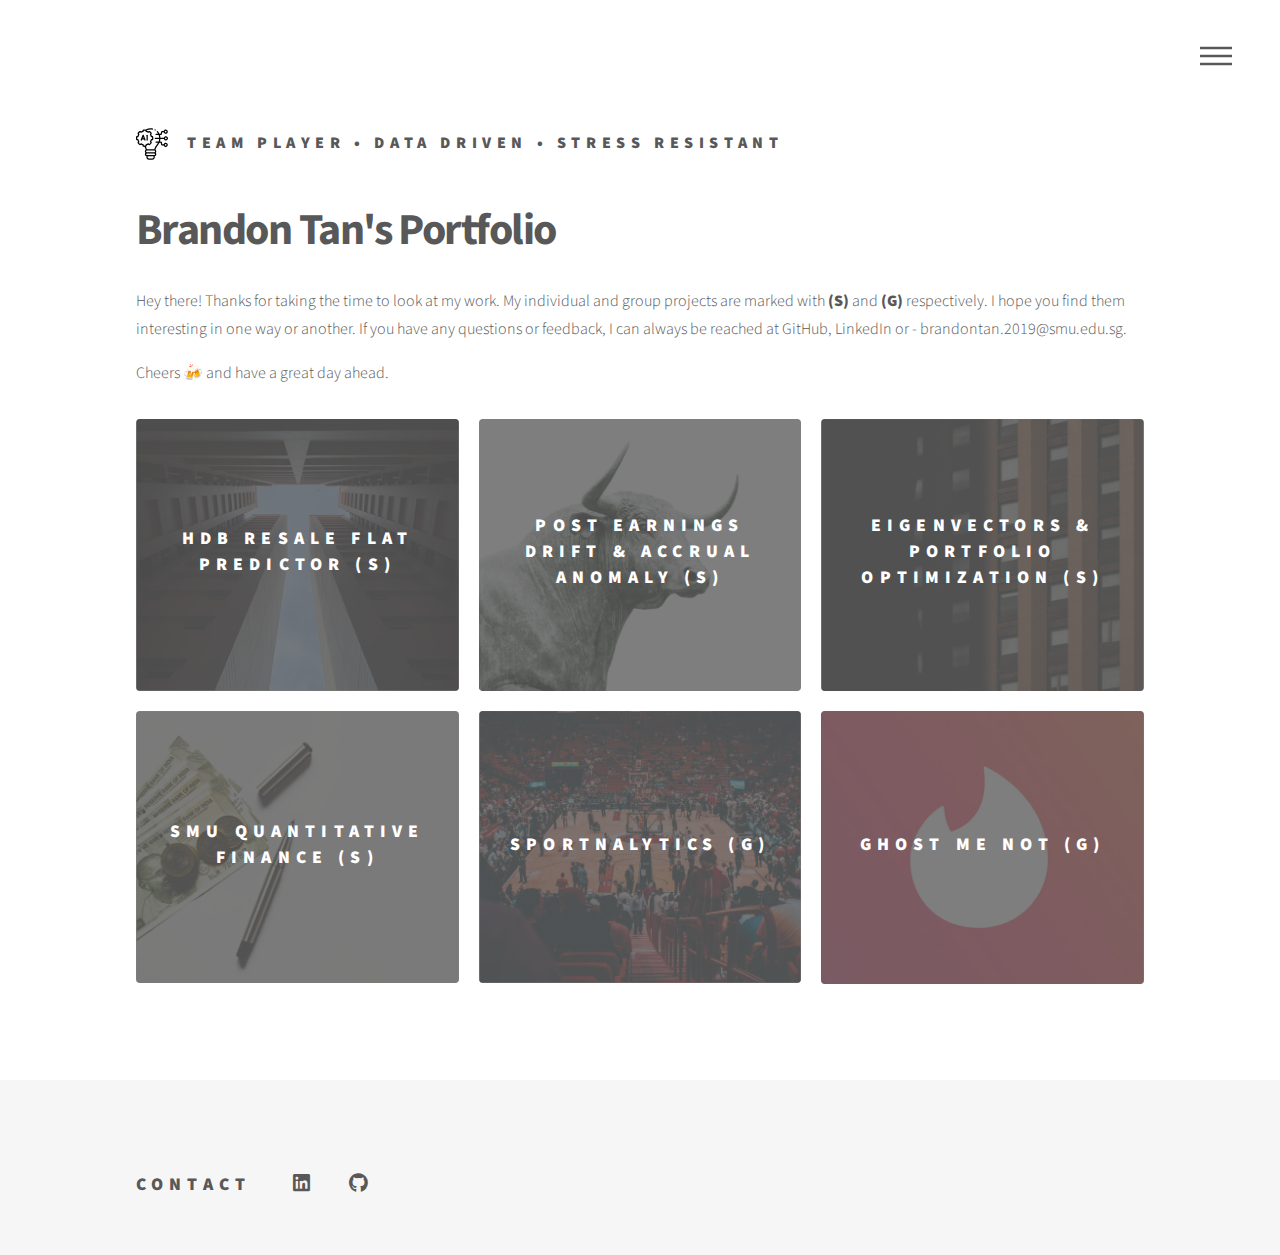
==== commit d894c753: "Patched CSS for mobile" ====
--- a/index.html
+++ b/index.html
@@ -8,6 +8,7 @@
       content="width=device-width, initial-scale=1, user-scalable=no"
     />
     <link rel="stylesheet" href="assets/css/main.css" />
+    <link rel="icon" href="images/innovation.svg"/>
     <noscript
       ><link rel="stylesheet" href="assets/css/noscript.css"
     /></noscript>
@@ -52,7 +53,7 @@
             <h1>Brandon Tan's Portfolio</h1>
             <p>
               Hey there! Thanks for taking the time to look at my work. My
-              individual and group projects are marked with (S) and (G)
+              individual and group projects are marked with <b>(S)</b> and <b>(G)</b>
               respectively. I hope you find them interesting in one way or
               another. If you have any questions or feedback, I can always be
               reached at GitHub, LinkedIn or - brandontan.2019@smu.edu.sg.
@@ -131,8 +132,8 @@
                 <h2>Sportnalytics (G)</h2>
                 <div class="content">
                   <p>
-                    Building a model to predict NBA game outcomes and seedings.
-                    A work in progress.
+                    A SMU Data Associate Program Project. My team aims to building a model to predict NBA game outcomes and seedings.
+                    This is work in progress.
                   </p>
                 </div>
               </a>
@@ -147,7 +148,7 @@
                   <p>
                     The team re-conceptualised how Tinder could be improved and
                     built a clone - using ReactJS, Flask and SQLAlchemy. This
-                    was for an SMU module, IS216, garnering an A+.
+                    was for a SMU module, IS216, garnering an A+. I recommend watching the video. The link is on the first page of the deck after clicking in.
                   </p>
                 </div>
               </a>
--- a/assets/css/main.css
+++ b/assets/css/main.css
@@ -2823,7 +2823,7 @@
 }
 
 .tiles article.style6 > .image:before {
-  background-color: #bdbdbd;
+  background-color: #5e5e5e;
 }
 
 body:not(.is-touch) .tiles article:hover > .image {
@@ -2834,7 +2834,7 @@
 }
 
 body:not(.is-touch) .tiles article:hover > .image:before {
-  background-color: #333333;
+  background-color: #252525;
   opacity: 0.7;
 }
 
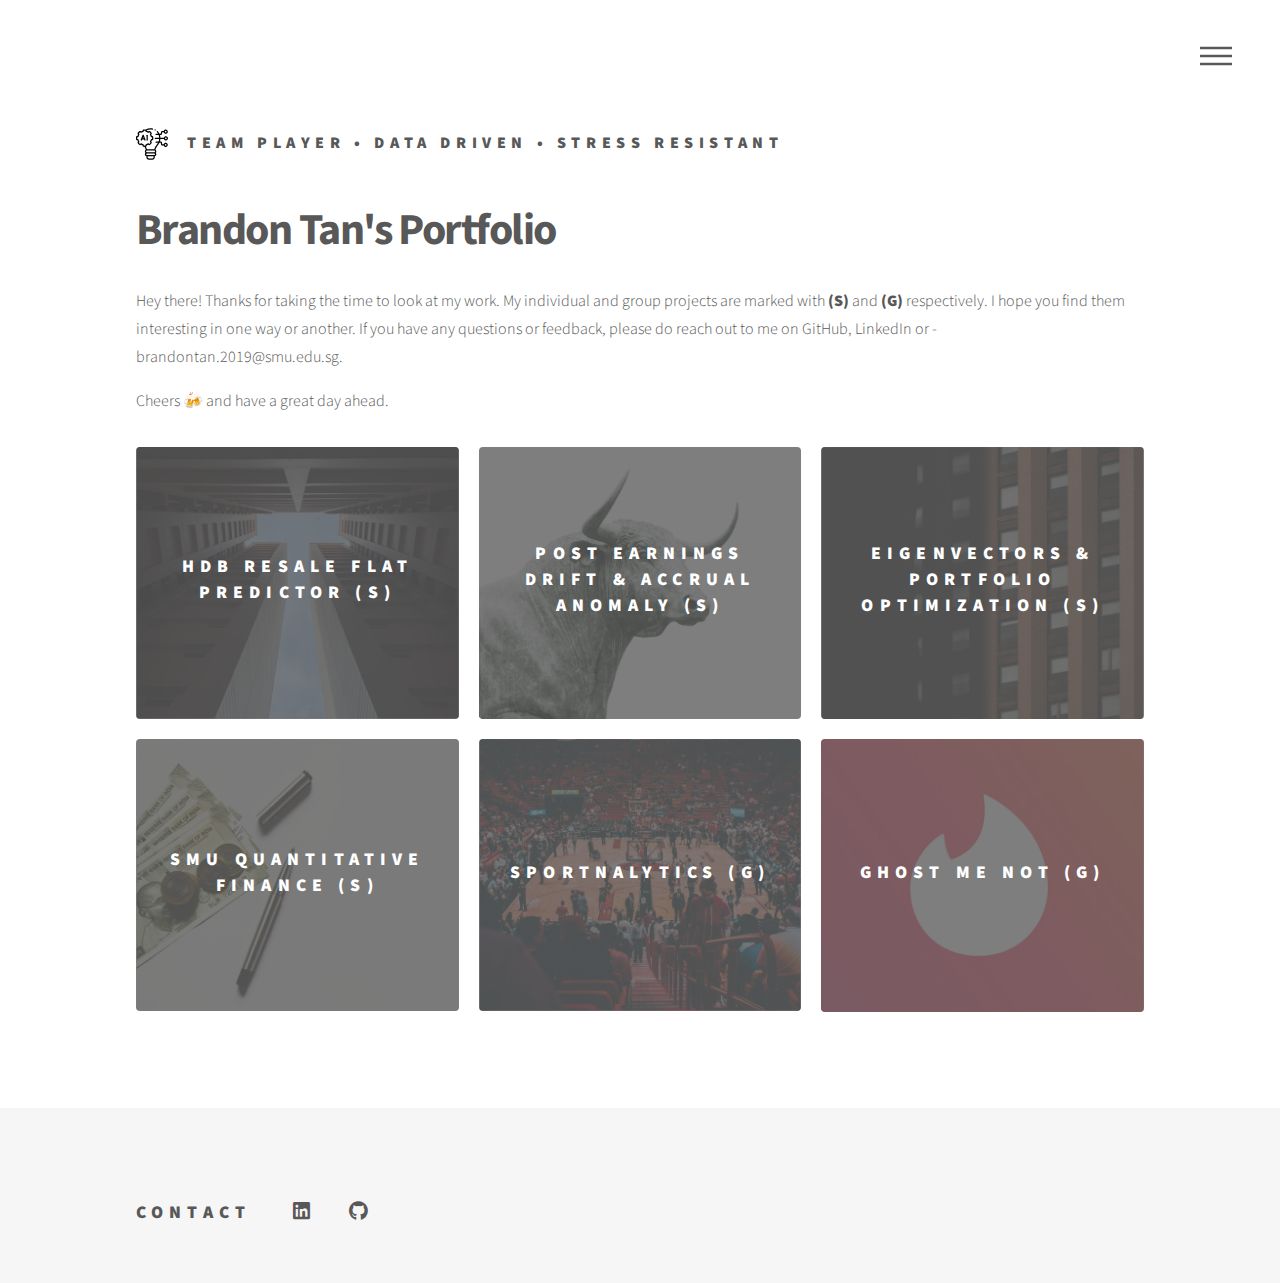
==== commit b8369904: "Updated phrasings" ====
--- a/index.html
+++ b/index.html
@@ -55,8 +55,7 @@
               Hey there! Thanks for taking the time to look at my work. My
               individual and group projects are marked with <b>(S)</b> and <b>(G)</b>
               respectively. I hope you find them interesting in one way or
-              another. If you have any questions or feedback, I can always be
-              reached at GitHub, LinkedIn or - brandontan.2019@smu.edu.sg.
+              another. If you have any questions or feedback, please do reach out to me on GitHub, LinkedIn or - brandontan.2019@smu.edu.sg.
             </p>
             <p>Cheers 🍻 and have a great day ahead.</p>
           </header>
@@ -89,7 +88,7 @@
                 <h2>Post Earnings Drift & Accrual Anomaly (S)</h2>
                 <div class="content">
                   <p>
-                    Following the seminar work of Balakrishnan and Sloan, I
+                    Following the seminal work of Balakrishnan and Sloan, I
                     explore if these anomalies still exist today
                   </p>
                 </div>
@@ -132,7 +131,7 @@
                 <h2>Sportnalytics (G)</h2>
                 <div class="content">
                   <p>
-                    A SMU Data Associate Program Project. My team aims to building a model to predict NBA game outcomes and seedings.
+                    A SMU Data Associate Program Project. My team aims to build a model to predict NBA game outcomes and seedings.
                     This is work in progress.
                   </p>
                 </div>
@@ -146,8 +145,8 @@
                 <h2>Ghost Me Not (G)</h2>
                 <div class="content">
                   <p>
-                    The team re-conceptualised how Tinder could be improved and
-                    built a clone - using ReactJS, Flask and SQLAlchemy. This
+                    The team conceptualised how Tinder could be improved and
+                    built a new and improved version using ReactJS, Flask and SQLAlchemy. This
                     was for a SMU module, IS216, garnering an A+. I recommend watching the video. The link is on the first page of the deck after clicking in.
                   </p>
                 </div>
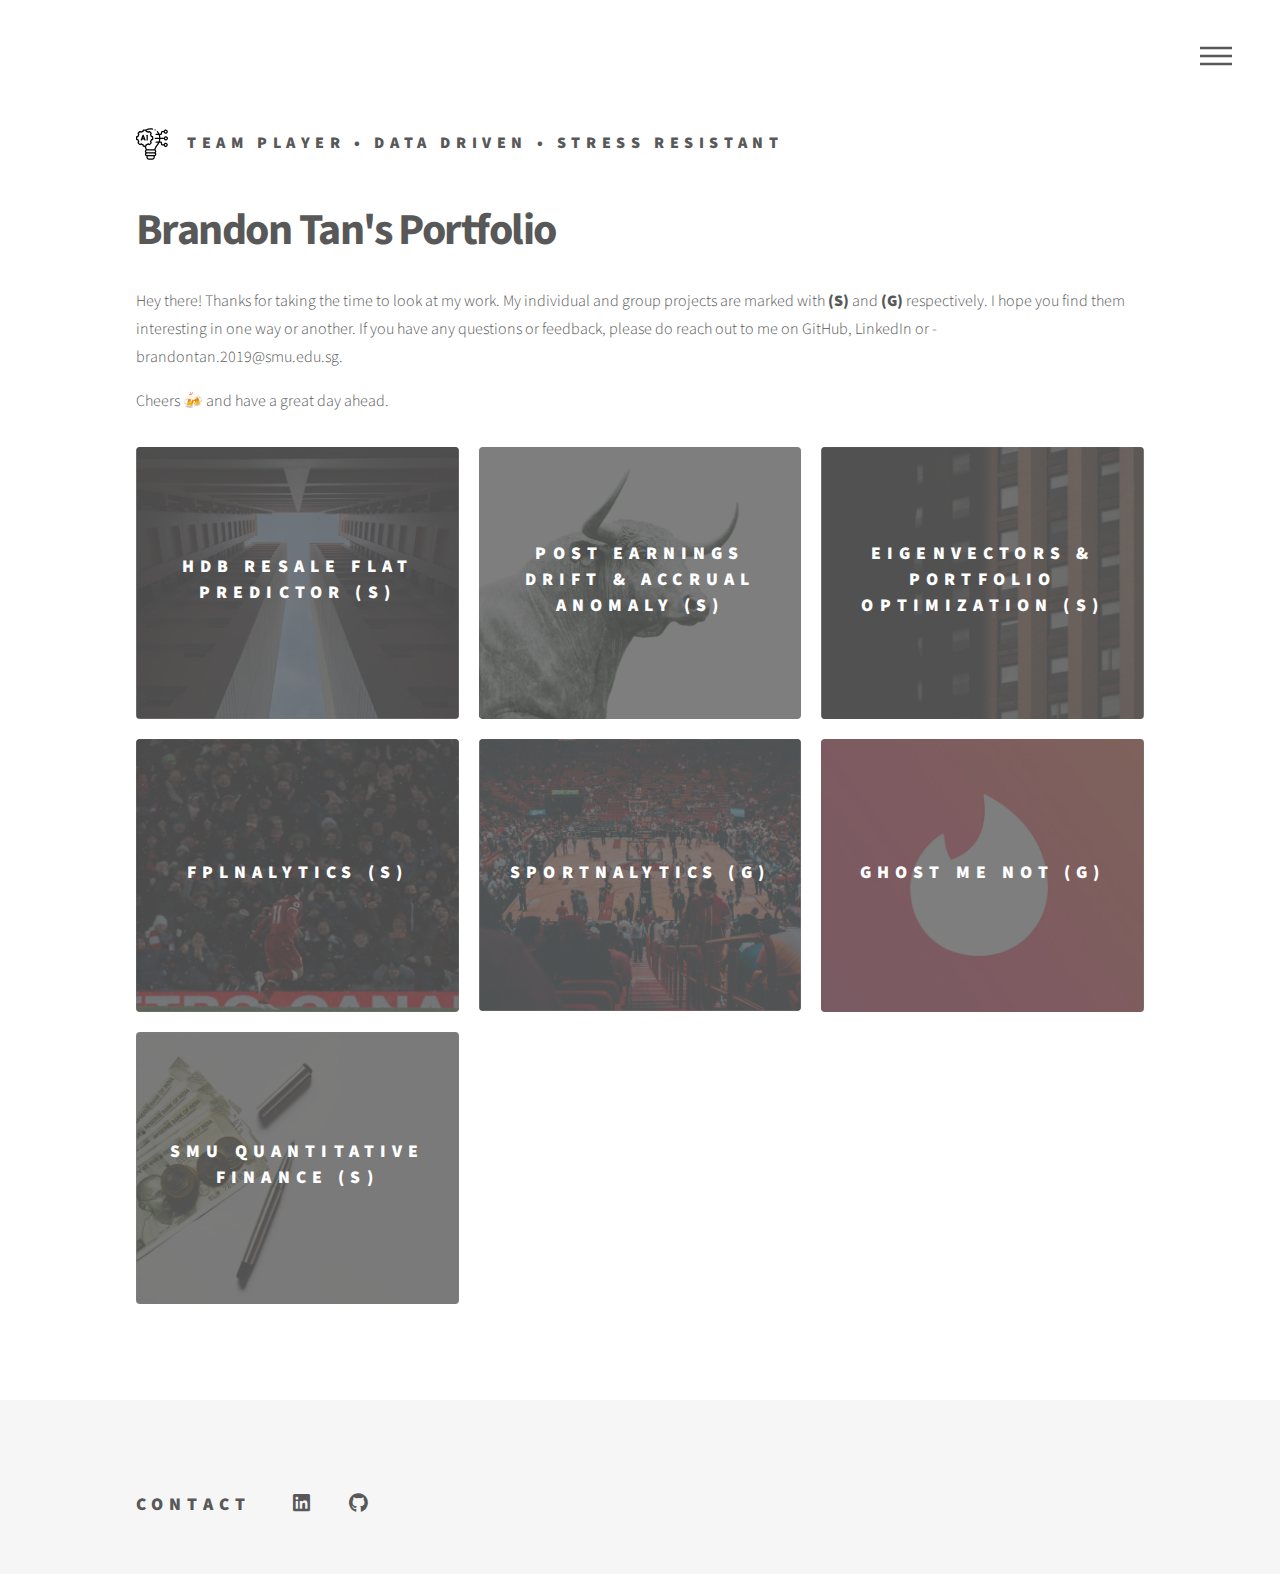
==== commit 94e69151: "Updated with FPL Project" ====
--- a/index.html
+++ b/index.html
@@ -8,7 +8,7 @@
       content="width=device-width, initial-scale=1, user-scalable=no"
     />
     <link rel="stylesheet" href="assets/css/main.css" />
-    <link rel="icon" href="images/innovation.svg"/>
+    <link rel="icon" href="images/profilepic.jpg"/>
     <noscript
       ><link rel="stylesheet" href="assets/css/noscript.css"
     /></noscript>
@@ -77,6 +77,7 @@
                 </div>
               </a>
             </article>
+
             <article class="style6">
               <span class="image">
                 <img src="images/pead.png" alt="" />
@@ -94,6 +95,7 @@
                 </div>
               </a>
             </article>
+
             <article class="style6">
               <span class="image">
                 <img src="images/laca.png" alt="" />
@@ -108,20 +110,24 @@
                 </div>
               </a>
             </article>
-            <article class="style6">
-              <span class="image">
-                <img src="images/money.png" alt="" />
-              </span>
-              <a href="https://github.com/brandontjd/SMU-QF" target="_blank">
-                <h2>SMU Quantitative Finance (S)</h2>
-                <div class="content">
-                  <p>
-                    A repository where I codify the math taught in SMU QF
-                    modules
-                  </p>
-                </div>
-              </a>
-            </article>
+
+            <article class="style6">
+              <span class="image">
+                <img src="images/fpl.png" alt="" />
+              </span>
+              <a
+                href="https://share.streamlit.io/brandontjd/fpl-analytics/main/fpl_analytics.py"
+                target="_blank"
+              >
+                <h2>Fplnalytics (S)</h2>
+                <div class="content">
+                  <p>
+                    Determined to win FPL, I created an interactive page for FPL team optimization and data analysis.
+                  </p>
+                </div>
+              </a>
+            </article>
+
             <article class="style6">
               <span class="image">
                 <img src="images/nba.png" alt="" />
@@ -148,6 +154,21 @@
                     The team conceptualised how Tinder could be improved and
                     built a new and improved version using ReactJS, Flask and SQLAlchemy. This
                     was for a SMU module, IS216, garnering an A+. I recommend watching the video. The link is on the first page of the deck after clicking in.
+                  </p>
+                </div>
+              </a>
+            </article>
+
+            <article class="style6">
+              <span class="image">
+                <img src="images/money.png" alt="" />
+              </span>
+              <a href="https://github.com/brandontjd/SMU-QF" target="_blank">
+                <h2>SMU Quantitative Finance (S)</h2>
+                <div class="content">
+                  <p>
+                    A repository where I codify the math taught in SMU QF
+                    modules
                   </p>
                 </div>
               </a>
